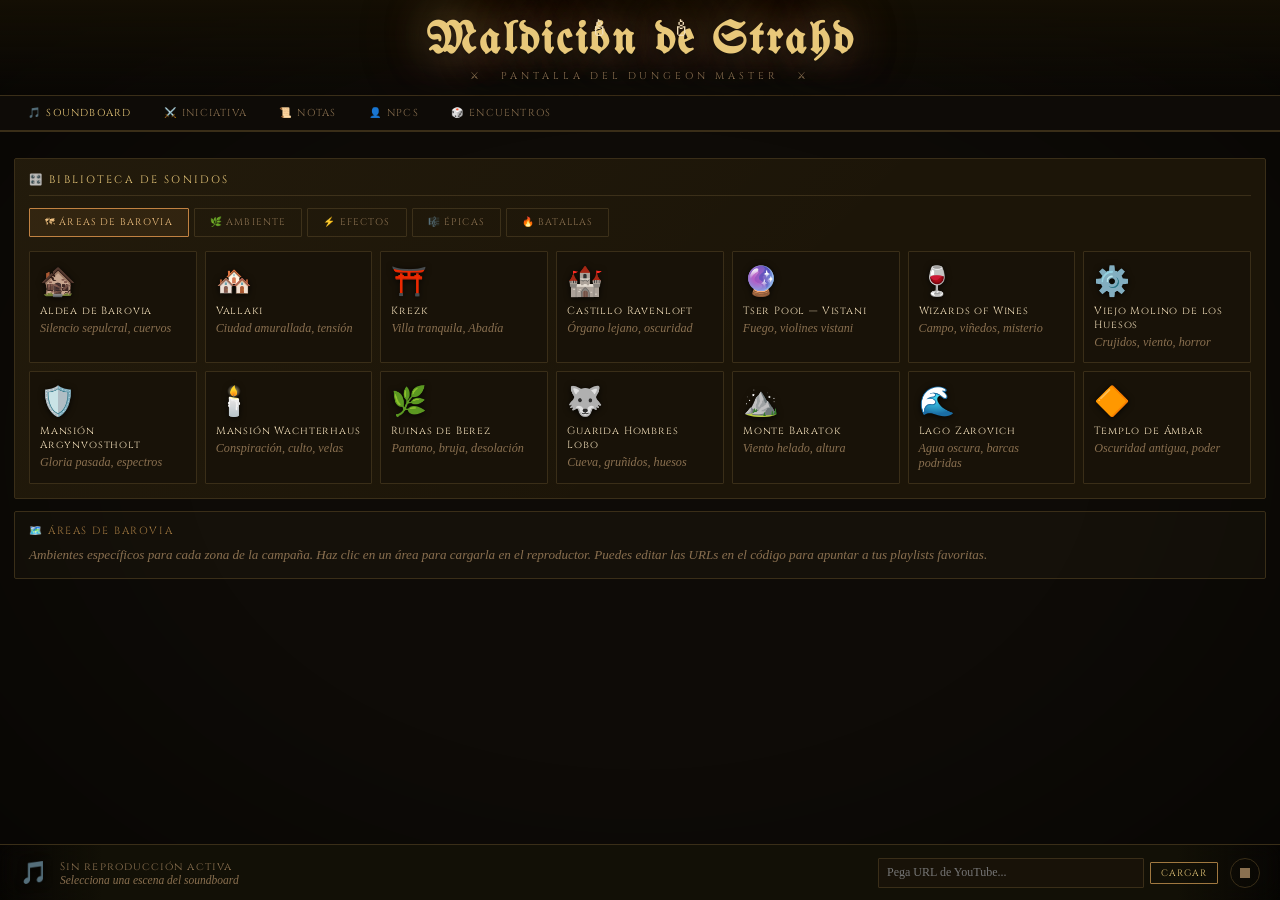
==== index.html @ df63d797 "index.html" ====
<!DOCTYPE html>
<html lang="es">
<head>
<meta charset="UTF-8">
<meta name="viewport" content="width=device-width, initial-scale=1.0">
<title>Curse of Strahd — DM Screen</title>
<link href="https://fonts.googleapis.com/css2?family=UnifrakturMaguntia&family=Cinzel+Decorative:wght@400;700;900&family=Cinzel:wght@400;600;700&family=IM+Fell+English:ital@0;1&display=swap" rel="stylesheet">
<style>
:root {
  --blood: #7a0000;
  --blood-bright: #b03020;
  --blood-glow: rgba(176,48,32,0.35);
  --gold: #e8c87a;
  --gold-dim: #a07840;
  --gold-glow: rgba(232,200,122,0.25);
  --bg: #0e0b07;
  --bg2: #181208;
  --bg3: #201808;
  --panel: #1c1508;
  --border: #3a2e18;
  --border-bright: #5a4828;
  --text: #f0ddb8;
  --text-dim: #8a7050;
  --text-mid: #c4a870;
}
* { margin:0; padding:0; box-sizing:border-box; }
body { background:var(--bg); color:var(--text); font-family:'IM Fell English',serif; min-height:100vh; overflow-x:hidden; padding-bottom:64px; }
body::after { content:''; position:fixed; inset:0; background:radial-gradient(ellipse at center,transparent 50%,rgba(0,0,0,.45) 100%); pointer-events:none; z-index:0; }

/* HEADER */
header { text-align:center; padding:18px 20px 12px; border-bottom:1px solid var(--border); background:linear-gradient(180deg,#140f04 0%,transparent 100%); position:relative; z-index:10; }
header h1 { font-family:'UnifrakturMaguntia',cursive; font-size:clamp(1.6rem,4vw,2.8rem); color:var(--gold); text-shadow:0 0 40px rgba(232,200,122,.5),0 0 80px rgba(176,48,32,.4),0 2px 6px #000; letter-spacing:3px; }
header p { font-family:'Cinzel',serif; font-size:.62rem; letter-spacing:.4em; color:var(--text-dim); text-transform:uppercase; margin-top:5px; }
.candles { display:flex; justify-content:center; gap:60px; position:absolute; top:16px; left:0; right:0; pointer-events:none; }
.candle { font-size:1.4rem; animation:flicker 2.5s ease-in-out infinite; }
.candle:nth-child(2){animation-delay:.7s;}
@keyframes flicker{0%,100%{opacity:1;transform:scaleY(1)}30%{opacity:.8;transform:scaleY(.96)}60%{opacity:1;transform:scaleY(1.03)}80%{opacity:.9;transform:scaleY(.98)}}

/* MAIN TABS */
.main-tabs { display:flex; background:var(--bg); border-bottom:2px solid var(--border); overflow-x:auto; padding:0 12px; position:relative; z-index:10; }
.main-tab { font-family:'Cinzel',serif; font-size:.63rem; letter-spacing:.12em; text-transform:uppercase; color:var(--text-dim); padding:10px 16px; cursor:pointer; border-bottom:2px solid transparent; white-space:nowrap; margin-bottom:-2px; transition:all .2s; user-select:none; }
.main-tab:hover{color:var(--text-mid);}
.main-tab.active{color:var(--gold);border-bottom-color:var(--gold-dim);}
.main-panel{display:none; position:relative; z-index:5;}
.main-panel.active{display:block;}

/* LAYOUT */
.container{max-width:1500px;margin:0 auto;padding:14px;}
.grid-2{display:grid;grid-template-columns:1fr 1fr;gap:12px;}
.grid-3{display:grid;grid-template-columns:1fr 1fr 1fr;gap:12px;}

/* CARDS */
.card{background:var(--panel);border:1px solid var(--border);border-radius:2px;padding:14px;position:relative;}
.card::before{content:'';position:absolute;inset:0;background:linear-gradient(135deg,rgba(232,200,122,.03) 0%,transparent 60%);pointer-events:none;border-radius:2px;}
.card-title{font-family:'Cinzel',serif;font-size:.67rem;letter-spacing:.2em;text-transform:uppercase;color:var(--gold);margin-bottom:12px;padding-bottom:8px;border-bottom:1px solid var(--border);display:flex;align-items:center;gap:8px;}

/* BUTTONS */
.btn{font-family:'Cinzel',serif;font-size:.63rem;letter-spacing:.1em;text-transform:uppercase;padding:7px 14px;border-radius:1px;cursor:pointer;transition:all .2s;border:1px solid;white-space:nowrap;}
.btn-blood{background:var(--blood);border-color:var(--blood-bright);color:#ffd0a0;}
.btn-blood:hover{background:var(--blood-bright);box-shadow:0 0 14px var(--blood-glow);}
.btn-ghost{background:transparent;border-color:var(--border);color:var(--text-mid);}
.btn-ghost:hover{border-color:var(--border-bright);color:var(--text);}
.btn-gold{background:transparent;border-color:var(--gold-dim);color:var(--gold);}
.btn-gold:hover{background:rgba(232,200,122,.08);box-shadow:0 0 10px var(--gold-glow);}
.btn-sm{padding:4px 10px;font-size:.58rem;}

/* INPUTS */
input[type=text],input[type=number],textarea,select{background:var(--bg2);border:1px solid var(--border);color:var(--text);font-family:'IM Fell English',serif;font-size:.9rem;padding:7px 10px;border-radius:1px;outline:none;width:100%;transition:border-color .2s;}
input:focus,textarea:focus,select:focus{border-color:var(--gold-dim);}
select option{background:var(--bg2);}
input[type=range]{-webkit-appearance:none;background:var(--border);height:3px;border-radius:2px;padding:0;border:none;width:100%;cursor:pointer;}
input[type=range]::-webkit-slider-thumb{-webkit-appearance:none;width:13px;height:13px;border-radius:50%;background:var(--gold);cursor:pointer;}

/* ── SOUNDBOARD ── */
.sb-cats{display:flex;gap:5px;margin-bottom:14px;flex-wrap:wrap;}
.sb-cat{font-family:'Cinzel',serif;font-size:.6rem;letter-spacing:.12em;text-transform:uppercase;padding:7px 15px;border:1px solid var(--border);cursor:pointer;color:var(--text-dim);transition:all .2s;border-radius:1px;user-select:none;}
.sb-cat:hover{color:var(--text);border-color:var(--border-bright);}
.sb-cat.active{color:var(--gold);border-color:var(--gold-dim);background:rgba(232,200,122,.07);}
.sb-cat[data-cat=areas].active{color:#f0c080;border-color:#c08040;background:rgba(192,128,64,.1);}
.sb-cat[data-cat=ambiente].active{color:#a8d4a8;border-color:#4a8a4a;background:rgba(74,138,74,.08);}
.sb-cat[data-cat=efectos].active{color:#a8c0e8;border-color:#4060a0;background:rgba(64,96,160,.08);}
.sb-cat[data-cat=batallas].active{color:#f0a888;border-color:#a04828;background:rgba(160,72,40,.1);}

.sb-grid{display:grid;grid-template-columns:repeat(auto-fill,minmax(165px,1fr));gap:8px;}
.sb-item{border:1px solid var(--border);padding:12px 10px;cursor:pointer;transition:all .22s;position:relative;overflow:hidden;background:var(--bg2);border-radius:1px;user-select:none;}
.sb-item:hover{border-color:var(--border-bright);background:var(--bg3);transform:translateY(-1px);}
.sb-item.playing{border-color:var(--gold-dim);background:linear-gradient(135deg,rgba(232,200,122,.1),var(--bg2));box-shadow:0 0 16px rgba(232,200,122,.15),inset 0 0 20px rgba(232,200,122,.03);}
.sb-item.playing::after{content:'';position:absolute;inset:0;background:linear-gradient(90deg,transparent,rgba(232,200,122,.06),transparent);animation:sweep 2.5s linear infinite;}
@keyframes sweep{from{transform:translateX(-100%)}to{transform:translateX(100%)}}
.sb-item-icon{font-size:1.8rem;display:block;margin-bottom:6px;filter:drop-shadow(0 1px 3px rgba(0,0,0,.8));}
.sb-item-name{font-family:'Cinzel',serif;font-size:.65rem;letter-spacing:.08em;color:var(--text);display:block;margin-bottom:3px;}
.sb-item.playing .sb-item-name{color:var(--gold);}
.sb-item-desc{font-size:.76rem;color:var(--text-dim);font-style:italic;display:block;}
.playing-dot{position:absolute;top:7px;right:7px;width:7px;height:7px;border-radius:50%;background:var(--gold);box-shadow:0 0 8px var(--gold-glow);animation:pulse 1.2s ease-in-out infinite;}
@keyframes pulse{0%,100%{opacity:1;transform:scale(1)}50%{opacity:.5;transform:scale(.65)}}

/* MINI PLAYER BAR — fixed bottom like Spotify */
.mini-player{
  position:fixed; bottom:0; left:0; right:0; z-index:998;
  background:linear-gradient(90deg,#12100600,#121006 8%,#121006 92%,#12100600);
  border-top:1px solid var(--border);
  backdrop-filter:blur(10px);
  display:flex; align-items:center; gap:12px;
  padding:0 20px; height:56px;
}
.mp-icon{font-size:1.4rem;flex-shrink:0;filter:drop-shadow(0 1px 4px rgba(0,0,0,.9));}
.mp-info{flex:1;min-width:0;}
.mp-name{font-family:'Cinzel',serif;font-size:.68rem;letter-spacing:.1em;color:var(--gold);white-space:nowrap;overflow:hidden;text-overflow:ellipsis;}
.mp-sub{font-size:.72rem;color:var(--text-dim);font-style:italic;white-space:nowrap;overflow:hidden;text-overflow:ellipsis;}
.mp-idle .mp-name{color:var(--text-dim);}
.mp-controls{display:flex;align-items:center;gap:8px;flex-shrink:0;}
.mp-url-wrap{display:flex;gap:6px;align-items:center;flex:1;max-width:340px;}
.mp-url-wrap input{font-size:.75rem;padding:5px 8px;height:30px;}
.mp-stop{font-size:1rem;background:transparent;border:1px solid var(--border);color:var(--text-dim);width:30px;height:30px;border-radius:50%;cursor:pointer;display:flex;align-items:center;justify-content:center;transition:all .2s;flex-shrink:0;}
.mp-stop:hover{border-color:var(--blood-bright);color:#f09090;}
.yt-hidden{position:fixed;bottom:-200px;left:-200px;width:1px;height:1px;opacity:0;pointer-events:none;}

.sfx-grid{display:grid;grid-template-columns:repeat(auto-fill,minmax(125px,1fr));gap:6px;}
.sfx-btn{border:1px solid var(--border);padding:10px 8px;cursor:pointer;text-align:center;transition:all .2s;background:var(--bg2);border-radius:1px;user-select:none;}
.sfx-btn:hover{border-color:#3a4a8a;background:rgba(40,60,140,.12);}
.sfx-btn:active{transform:scale(.96);}
.sfx-icon{font-size:1.3rem;display:block;margin-bottom:4px;}
.sfx-name{font-family:'Cinzel',serif;font-size:.56rem;letter-spacing:.08em;color:var(--text-dim);display:block;}
.sfx-log{margin-top:10px;padding:8px 12px;background:var(--bg);border:1px solid var(--border);border-radius:1px;min-height:30px;font-size:.78rem;color:var(--text-dim);font-style:italic;}

/* CAT INFO */
.cat-info{padding:12px 14px;background:rgba(201,168,76,.03);border:1px solid var(--border);border-radius:2px;margin-top:12px;}
.cat-info-title{font-family:'Cinzel',serif;font-size:.65rem;letter-spacing:.15em;color:var(--gold-dim);margin-bottom:6px;text-transform:uppercase;}
.cat-info p{font-size:.8rem;color:var(--text-dim);font-style:italic;line-height:1.65;}

/* INITIATIVE */
.init-list{display:flex;flex-direction:column;gap:5px;min-height:160px;}
.combatant{display:flex;align-items:center;gap:8px;padding:8px 10px;background:var(--bg2);border:1px solid var(--border);border-radius:1px;transition:all .2s;}
.combatant.current{border-color:var(--gold);background:rgba(232,200,122,.06);box-shadow:0 0 12px rgba(232,200,122,.12);}
.combatant.enemy{border-left:3px solid var(--blood-bright);}
.combatant.ally{border-left:3px solid #4a8a4a;}
.combatant.neutral{border-left:3px solid #4a6a8a;}
.init-num{font-family:'UnifrakturMaguntia',cursive;font-size:1.4rem;color:var(--gold);min-width:32px;text-align:center;}
.c-name{flex:1;font-size:.92rem;color:var(--text);}
.hp-col{display:flex;align-items:center;gap:5px;}
.hp-col input{width:52px;text-align:center;padding:4px 6px;font-size:.8rem;}
.hp-bar-wrap{width:55px;height:5px;background:var(--border);border-radius:3px;overflow:hidden;margin-top:4px;}
.hp-bar{height:100%;border-radius:3px;transition:width .3s,background .3s;}
.icon-btn{background:transparent;border:1px solid var(--border);color:var(--text-dim);width:25px;height:25px;border-radius:1px;cursor:pointer;font-size:.7rem;display:flex;align-items:center;justify-content:center;transition:all .2s;}
.icon-btn:hover{border-color:var(--border-bright);color:var(--text);}
.icon-btn.del:hover{border-color:var(--blood-bright);color:#f09090;}
.add-form{display:grid;grid-template-columns:1fr 58px 60px 82px auto;gap:6px;margin-top:10px;align-items:center;}
.round-bar{display:flex;align-items:center;gap:8px;margin-bottom:12px;flex-wrap:wrap;}
.round-label{font-family:'Cinzel',serif;font-size:.68rem;letter-spacing:.2em;color:var(--gold);}
.cond-tag{font-size:.62rem;padding:2px 8px;border:1px solid var(--blood-bright);background:rgba(122,0,0,.2);color:#f4b090;border-radius:10px;cursor:pointer;transition:all .2s;}
.cond-tag:hover{background:rgba(122,0,0,.35);}
.badge-turn{display:inline-block;padding:1px 7px;font-family:'Cinzel',serif;font-size:.55rem;letter-spacing:.1em;text-transform:uppercase;border-radius:10px;background:rgba(232,200,122,.15);border:1px solid var(--gold-dim);color:var(--gold);}

/* NOTES */
.notes-grid{display:grid;grid-template-columns:1fr 1fr;gap:12px;}
textarea.notes-ta{min-height:280px;resize:vertical;line-height:1.65;font-size:.87rem;}
.qnote{display:flex;align-items:flex-start;gap:6px;padding:8px 10px;background:var(--bg2);border:1px solid var(--border);border-radius:1px;margin-bottom:5px;}
.qnote span{flex:1;font-size:.88rem;line-height:1.5;color:var(--text);}
.qnote time{font-size:.65rem;color:var(--text-dim);white-space:nowrap;}

/* NPCs */
.npc-card{padding:10px 12px;background:var(--bg2);border:1px solid var(--border);border-radius:1px;margin-bottom:6px;}
.npc-card strong{font-family:'Cinzel',serif;font-size:.7rem;letter-spacing:.1em;color:var(--gold);display:block;margin-bottom:2px;}
.npc-card em{font-size:.78rem;color:var(--text-mid);display:block;margin-bottom:4px;}
.npc-card p{font-size:.84rem;line-height:1.5;color:var(--text);}
.name-big{font-family:'UnifrakturMaguntia',cursive;font-size:2.2rem;color:var(--gold);text-align:center;padding:16px;text-shadow:0 0 20px var(--gold-glow);min-height:75px;display:flex;align-items:center;justify-content:center;}
.name-chip{display:inline-block;padding:3px 10px;background:var(--bg2);border:1px solid var(--border);border-radius:10px;font-size:.77rem;cursor:pointer;color:var(--text-mid);margin:3px;transition:all .2s;}
.name-chip:hover{border-color:var(--gold-dim);color:var(--gold);}
.trait-box{padding:8px 10px;background:var(--bg2);border:1px solid var(--border);border-radius:1px;}
.trait-box label{font-family:'Cinzel',serif;font-size:.56rem;letter-spacing:.15em;text-transform:uppercase;color:var(--text-dim);display:block;margin-bottom:3px;}
.trait-box span{font-size:.86rem;font-style:italic;color:var(--text);}

/* ENCOUNTERS */
.enc-table{width:100%;border-collapse:collapse;}
.enc-table th,.enc-table td{padding:7px 10px;border:1px solid var(--border);font-size:.8rem;text-align:left;}
.enc-table th{background:rgba(232,200,122,.06);font-family:'Cinzel',serif;font-size:.58rem;letter-spacing:.15em;text-transform:uppercase;color:var(--gold);font-weight:normal;}
.enc-table td{color:var(--text);}
.enc-table tr:hover td{background:rgba(255,255,255,.02);}
.enc-result{padding:14px;background:rgba(122,0,0,.1);border:1px solid var(--blood-bright);border-radius:1px;margin-top:10px;font-style:italic;line-height:1.65;font-size:.9rem;color:var(--text);}
.dice-big{font-family:'UnifrakturMaguntia',cursive;font-size:3.5rem;color:var(--gold);text-align:center;text-shadow:0 0 30px var(--gold-glow);}
@keyframes rollAnim{0%{transform:rotate(-12deg) scale(.7);opacity:0}100%{transform:rotate(0) scale(1);opacity:1}}
.roll-anim{animation:rollAnim .35s ease;}

/* CAT INFO */
.cat-info{padding:12px 14px;background:rgba(232,200,122,.03);border:1px solid var(--border);border-radius:2px;margin-top:12px;}
.cat-info-title{font-family:'Cinzel',serif;font-size:.65rem;letter-spacing:.15em;color:var(--gold-dim);margin-bottom:6px;text-transform:uppercase;}
.cat-info p{font-size:.82rem;color:var(--text-dim);font-style:italic;line-height:1.65;}

/* SFX */
.sfx-btn:hover{border-color:#4060a0;background:rgba(64,96,160,.1);}
.sfx-btn:active{transform:scale(.96);}
.sfx-icon{font-size:1.5rem;display:block;margin-bottom:4px;filter:drop-shadow(0 1px 3px rgba(0,0,0,.8));}
.sfx-name{font-family:'Cinzel',serif;font-size:.58rem;letter-spacing:.08em;color:var(--text-mid);display:block;}
.sfx-log{margin-top:10px;padding:8px 12px;background:var(--bg);border:1px solid var(--border);border-radius:1px;min-height:30px;font-size:.8rem;color:var(--text-dim);font-style:italic;}

/* UTIL */
.divider{border:none;border-top:1px solid var(--border);margin:12px 0;}
.mt-8{margin-top:8px;}.mt-12{margin-top:12px;}.mt-16{margin-top:16px;}
.text-dim{color:var(--text-dim);font-size:.8rem;}
.no-data{text-align:center;color:var(--text-dim);font-style:italic;padding:28px 20px;font-size:.84rem;}

::-webkit-scrollbar{width:5px;height:5px;}
::-webkit-scrollbar-track{background:var(--bg);}
::-webkit-scrollbar-thumb{background:var(--border-bright);border-radius:3px;}
::-webkit-scrollbar-thumb:hover{background:var(--gold-dim);}

@media(max-width:768px){
  .grid-2,.grid-3,.notes-grid,.add-form{grid-template-columns:1fr;}
  .sb-grid{grid-template-columns:repeat(auto-fill,minmax(130px,1fr));}
  .sfx-grid{grid-template-columns:repeat(auto-fill,minmax(100px,1fr));}
  .mp-url-wrap{display:none;}
}
</style>
</head>
<body>

<header>
  <div class="candles"><span class="candle">🕯</span><span class="candle">🕯</span></div>
  <h1>Maldición de Strahd</h1>
  <p>⚔ &nbsp; Pantalla del Dungeon Master &nbsp; ⚔</p>
</header>

<div class="main-tabs">
  <div class="main-tab active"   onclick="switchMain('soundboard')">🎵 Soundboard</div>
  <div class="main-tab"          onclick="switchMain('initiative')">⚔️ Iniciativa</div>
  <div class="main-tab"          onclick="switchMain('notes')">📜 Notas</div>
  <div class="main-tab"          onclick="switchMain('npcs')">👤 NPCs</div>
  <div class="main-tab"          onclick="switchMain('encounters')">🎲 Encuentros</div>
</div>

<!-- ══ SOUNDBOARD ══ -->
<div id="panel-soundboard" class="main-panel active">
<div class="container">
<div style="margin-top:12px;">
  <div class="card">
    <div class="card-title">🎛️ Biblioteca de Sonidos</div>
    <div class="sb-cats">
      <div class="sb-cat active" data-cat="areas"    onclick="switchCat('areas')">🗺 Áreas de Barovia</div>
      <div class="sb-cat"        data-cat="ambiente"  onclick="switchCat('ambiente')">🌿 Ambiente</div>
      <div class="sb-cat"        data-cat="efectos"   onclick="switchCat('efectos')">⚡ Efectos</div>
      <div class="sb-cat"        data-cat="epicas"    onclick="switchCat('epicas')">🎼 Épicas</div>
      <div class="sb-cat"        data-cat="batallas"  onclick="switchCat('batallas')">🔥 Batallas</div>
    </div>
    <div id="sb-stream-grid" class="sb-grid"></div>
    <div id="sb-sfx-layout" style="display:none;">
      <div class="sfx-grid" id="sfx-grid"></div>
      <div class="sfx-log" id="sfx-log">Sin efectos recientes...</div>
    </div>
  </div>
  <div class="cat-info mt-12" id="cat-info-box">
    <div class="cat-info-title" id="cat-info-title"></div>
    <p id="cat-info-text"></p>
  </div>
</div>
</div>
</div>

<!-- ══ MINI PLAYER BAR (fixed bottom) ══ -->
<div class="mini-player" id="mini-player">
  <span class="mp-icon" id="mp-icon">🎵</span>
  <div class="mp-info mp-idle" id="mp-info">
    <div class="mp-name" id="mp-name">Sin reproducción activa</div>
    <div class="mp-sub"  id="mp-sub">Selecciona una escena del soundboard</div>
  </div>
  <div class="mp-url-wrap">
    <input type="text" id="custom-url" placeholder="Pega URL de YouTube..." style="font-size:.75rem;padding:5px 8px;height:30px;">
    <button class="btn btn-gold btn-sm" onclick="loadCustom()">Cargar</button>
  </div>
  <div class="mp-controls">
    <button class="mp-stop" onclick="stopPlayer()" title="Detener">⏹</button>
  </div>
</div>

<!-- iframe oculto -->
<iframe id="yt-frame" class="yt-hidden" src="" allowfullscreen allow="autoplay;encrypted-media"></iframe>

<!-- ══ INITIATIVE ══ -->
<div id="panel-initiative" class="main-panel">
<div class="container" style="margin-top:12px;display:flex;flex-direction:column;gap:12px;">
  <div class="card">
    <div class="card-title">⚔️ Orden de Combate</div>
    <div class="round-bar">
      <button class="btn btn-blood btn-sm" onclick="nextTurn()">▶ Siguiente Turno</button>
      <button class="btn btn-ghost btn-sm" onclick="sortInit()">↕ Ordenar por Init</button>
      <button class="btn btn-ghost btn-sm" onclick="resetCombat()">↺ Nuevo Combate</button>
      <span class="round-label" id="round-label">Ronda 1</span>
    </div>
    <div class="init-list" id="init-list"><div class="no-data">Añade combatientes para comenzar...</div></div>
    <hr class="divider">
    <div class="add-form">
      <input type="text"   id="new-name"  placeholder="Nombre">
      <input type="number" id="new-init"  placeholder="Init" min="1" max="30">
      <input type="number" id="new-hp"    placeholder="PV"   min="1">
      <select id="new-type">
        <option value="enemy">Enemigo</option>
        <option value="ally">Aliado</option>
        <option value="neutral">Neutro</option>
      </select>
      <button class="btn btn-blood" onclick="addCombatant()">+ Añadir</button>
    </div>
    <div class="mt-12">
      <p class="text-dim" style="margin-bottom:7px;">Añadir rápido:</p>
      <div style="display:flex;flex-wrap:wrap;gap:6px;">
        <button class="btn btn-ghost btn-sm" onclick="quickAdd('Zombi',8,22)">🧟 Zombi</button>
        <button class="btn btn-ghost btn-sm" onclick="quickAdd('Esqueleto',13,13)">💀 Esqueleto</button>
        <button class="btn btn-ghost btn-sm" onclick="quickAdd('Lobo',13,11)">🐺 Lobo</button>
        <button class="btn btn-ghost btn-sm" onclick="quickAdd('Guardia Vampiro',12,45)">🧛 G.Vampiro</button>
        <button class="btn btn-ghost btn-sm" onclick="quickAdd('Espectro',12,22)">👻 Espectro</button>
        <button class="btn btn-ghost btn-sm" onclick="quickAdd('Strahd',10,144)">⚰️ Strahd</button>
      </div>
    </div>
  </div>
  <div class="card">
    <div class="card-title">🩸 Condiciones</div>
    <div style="display:flex;flex-wrap:wrap;gap:6px;">
      <span class="cond-tag">Asustado</span><span class="cond-tag">Cegado</span>
      <span class="cond-tag">Paralizado</span><span class="cond-tag">Envenenado</span>
      <span class="cond-tag">Aturdido</span><span class="cond-tag">Inconsciente</span>
      <span class="cond-tag">Hechizado</span><span class="cond-tag">Derribado</span>
      <span class="cond-tag">Atrapado</span><span class="cond-tag">Maldito</span>
      <span class="cond-tag">Petrificado</span><span class="cond-tag">Invisible</span>
    </div>
  </div>
</div>
</div>

<!-- ══ NOTES ══ -->
<div id="panel-notes" class="main-panel">
<div class="container" style="margin-top:12px;display:flex;flex-direction:column;gap:12px;">
  <div class="notes-grid">
    <div class="card">
      <div class="card-title" style="justify-content:space-between;"><span>📜 Notas de Sesión</span><button class="btn btn-ghost btn-sm" onclick="clearTA('session-notes')">Limpiar</button></div>
      <input type="text" id="session-title" placeholder="Título de sesión..." style="margin-bottom:8px;font-size:.83rem;">
      <textarea class="notes-ta" id="session-notes" placeholder="Lo que ocurre...&#10;&#10;• Pistas encontradas&#10;• Decisiones clave&#10;• PX otorgados"></textarea>
    </div>
    <div class="card">
      <div class="card-title" style="justify-content:space-between;"><span>🗺 Lugares & Clues</span><button class="btn btn-ghost btn-sm" onclick="clearTA('location-notes')">Limpiar</button></div>
      <textarea class="notes-ta" id="location-notes" placeholder="ALDEA DE BAROVIA:&#10;-&#10;&#10;VALLAKI:&#10;-&#10;&#10;CASTILLO RAVENLOFT:&#10;-"></textarea>
    </div>
  </div>
  <div class="card">
    <div class="card-title">📌 Notas Rápidas</div>
    <div id="qnotes-list"></div>
    <div style="display:flex;gap:8px;margin-top:8px;">
      <input type="text" id="qnote-input" placeholder="Nota rápida..." onkeydown="if(event.key==='Enter')addQNote()">
      <button class="btn btn-blood btn-sm" style="white-space:nowrap;" onclick="addQNote()">+ Añadir</button>
    </div>
  </div>
</div>
</div>

<!-- ══ NPCs ══ -->
<div id="panel-npcs" class="main-panel">
<div class="container" style="margin-top:12px;">
<div class="grid-2" style="gap:12px;">
  <div class="card">
    <div class="card-title">🎲 Generador de Nombres</div>
    <div style="display:flex;gap:8px;margin-bottom:10px;">
      <select id="name-origin">
        <option value="barovian">Baroviano</option>
        <option value="noble">Noble / Vampírico</option>
        <option value="vistani">Vistani</option>
        <option value="werewolf">Hombre Lobo</option>
      </select>
      <select id="name-gender" style="width:120px;">
        <option value="m">Masculino</option>
        <option value="f">Femenino</option>
        <option value="any">Ambos</option>
      </select>
      <button class="btn btn-blood btn-sm" onclick="genName()">🎲</button>
    </div>
    <div class="name-big" id="name-result">— — —</div>
    <button class="btn btn-ghost btn-sm" style="width:100%;margin-bottom:10px;" onclick="genMultiple()">Generar 5 nombres</button>
    <div id="name-list"></div>
    <hr class="divider">
    <div class="card-title" style="margin-top:4px;">✨ Rasgos del NPC</div>
    <button class="btn btn-ghost btn-sm" style="width:100%;margin-bottom:10px;" onclick="genTraits()">🎲 Rasgos aleatorios</button>
    <div class="grid-2" style="gap:7px;">
      <div class="trait-box"><label>Apariencia</label><span id="t0" class="text-dim">—</span></div>
      <div class="trait-box"><label>Personalidad</label><span id="t1" class="text-dim">—</span></div>
      <div class="trait-box"><label>Defecto</label><span id="t2" class="text-dim">—</span></div>
      <div class="trait-box"><label>Motivación</label><span id="t3" class="text-dim">—</span></div>
    </div>
  </div>
  <div class="card">
    <div class="card-title">📋 NPCs de la Campaña</div>
    <div id="npc-list" style="max-height:380px;overflow-y:auto;"></div>
    <hr class="divider">
    <div style="display:flex;flex-direction:column;gap:6px;">
      <input type="text" id="npc-name" placeholder="Nombre del NPC">
      <input type="text" id="npc-role" placeholder="Rol / Descripción breve">
      <textarea id="npc-notes" placeholder="Notas, secretos, actitud..." style="min-height:54px;resize:vertical;font-size:.83rem;"></textarea>
      <button class="btn btn-blood btn-sm" onclick="addNpc()">+ Añadir NPC</button>
    </div>
  </div>
</div>
</div>
</div>

<!-- ══ ENCOUNTERS ══ -->
<div id="panel-encounters" class="main-panel">
<div class="container" style="margin-top:12px;">
<div class="grid-2" style="gap:12px;">
  <div class="card">
    <div class="card-title">🎲 Dados</div>
    <div style="display:flex;flex-wrap:wrap;gap:7px;margin-bottom:12px;">
      <button class="btn btn-blood" onclick="rollDie(4)">d4</button>
      <button class="btn btn-blood" onclick="rollDie(6)">d6</button>
      <button class="btn btn-blood" onclick="rollDie(8)">d8</button>
      <button class="btn btn-blood" onclick="rollDie(10)">d10</button>
      <button class="btn btn-blood" onclick="rollDie(12)">d12</button>
      <button class="btn btn-blood" onclick="rollDie(20)">d20</button>
      <button class="btn btn-blood" onclick="rollDie(100)">d100</button>
    </div>
    <div style="min-height:90px;display:flex;align-items:center;justify-content:center;">
      <div class="dice-big" id="dice-result">—</div>
    </div>
    <div id="dice-history" style="margin-top:8px;max-height:130px;overflow-y:auto;"></div>
    <hr class="divider">
    <div style="display:flex;gap:6px;align-items:center;">
      <input type="number" id="d-num"   value="1"  min="1" max="20" style="width:50px;">
      <span style="color:var(--text-dim);">d</span>
      <input type="number" id="d-sides" value="20" min="2"          style="width:55px;">
      <span style="color:var(--text-dim);">+</span>
      <input type="number" id="d-mod"   value="0"                   style="width:50px;">
      <button class="btn btn-gold btn-sm" onclick="rollCustom()">🎲 Tirar</button>
    </div>
  </div>
  <div class="card">
    <div class="card-title">🐺 Encuentros Aleatorios</div>
    <div style="display:flex;gap:8px;margin-bottom:10px;">
      <select id="enc-zone" onchange="renderEncTable(this.value)" style="flex:1;">
        <option value="forest">Bosque Svalich</option>
        <option value="village">Aldea de Barovia</option>
        <option value="vallaki">Vallaki</option>
        <option value="castle">Castillo Ravenloft</option>
        <option value="road">Camino</option>
        <option value="tavern">Taberna</option>
      </select>
      <button class="btn btn-blood btn-sm" onclick="rollEncounter()">🎲 Tirar</button>
    </div>
    <div id="enc-result"></div>
    <div style="margin-top:10px;max-height:280px;overflow-y:auto;">
      <table class="enc-table" id="enc-table"></table>
    </div>
  </div>
</div>
</div>
</div>

<script>
// ══════ SOUNDBOARD DATA ══════
const SB = {
  areas: [
    {id:'aldea',    icon:'🏚️', name:'Aldea de Barovia',          desc:'Silencio sepulcral, cuervos'},
    {id:'vallaki',  icon:'🏘️', name:'Vallaki',                   desc:'Ciudad amurallada, tensión'},
    {id:'krezk',    icon:'⛩️', name:'Krezk',                     desc:'Villa tranquila, Abadía'},
    {id:'ravenloft',icon:'🏰', name:'Castillo Ravenloft',         desc:'Órgano lejano, oscuridad'},
    {id:'tser',     icon:'🔮', name:'Tser Pool — Vistani',        desc:'Fuego, violines vistani'},
    {id:'winery',   icon:'🍷', name:'Wizards of Wines',           desc:'Campo, viñedos, misterio'},
    {id:'mill',     icon:'⚙️', name:'Viejo Molino de los Huesos', desc:'Crujidos, viento, horror'},
    {id:'argyn',    icon:'🛡️', name:'Mansión Argynvostholt',      desc:'Gloria pasada, espectros'},
    {id:'wachter',  icon:'🕯️', name:'Mansión Wachterhaus',        desc:'Conspiración, culto, velas'},
    {id:'berez',    icon:'🌿', name:'Ruinas de Berez',            desc:'Pantano, bruja, desolación'},
    {id:'wolves',   icon:'🐺', name:'Guarida Hombres Lobo',       desc:'Cueva, gruñidos, huesos'},
    {id:'baratok',  icon:'⛰️', name:'Monte Baratok',              desc:'Viento helado, altura'},
    {id:'lake',     icon:'🌊', name:'Lago Zarovich',              desc:'Agua oscura, barcas podridas'},
    {id:'amber',    icon:'🔶', name:'Templo de Ámbar',            desc:'Oscuridad antigua, poder'},
  ],
  ambiente: [
    {id:'bosque',   icon:'🌲', name:'Bosque',          desc:'Hojas, crujidos, animales'},
    {id:'cueva',    icon:'🕳️', name:'Cueva / Mazmorra', desc:'Gotas, ecos, oscuridad'},
    {id:'rio',      icon:'🌊', name:'Río / Agua',       desc:'Corriente suave'},
    {id:'ciudad',   icon:'🏙️', name:'Ciudad medieval',  desc:'Mercado, gente, vida'},
    {id:'taberna',  icon:'🍺', name:'Taberna',           desc:'Fuego, charlas, vino'},
    {id:'lluvia',   icon:'🌧️', name:'Lluvia',            desc:'Lluvia suave y constante'},
    {id:'tormenta', icon:'⛈️', name:'Tormenta',          desc:'Truenos y relámpagos'},
    {id:'niebla',   icon:'🌫️', name:'Niebla',            desc:'Silencio, desorientación'},
    {id:'noche',    icon:'🌙', name:'Noche',             desc:'Grillos, silencio'},
    {id:'nieve',    icon:'❄️', name:'Nieve / Frío',      desc:'Viento helado, blancura'},
    {id:'iglesia',  icon:'⛪', name:'Iglesia / Templo',  desc:'Coro, órgano, quietud'},
    {id:'pantano',  icon:'🌾', name:'Pantano',           desc:'Ranas, barro, misterio'},
  ],
  efectos: [
    {id:'horses',   icon:'🐎', name:'Caballos'},
    {id:'carriage', icon:'🪨', name:'Carruaje'},
    {id:'door_c',   icon:'🚪', name:'Puerta (crujido)'},
    {id:'door_b',   icon:'🚪', name:'Puerta (golpe)'},
    {id:'window',   icon:'🪟', name:'Ventana rota'},
    {id:'swords',   icon:'⚔️', name:'Lucha espadas'},
    {id:'arrows',   icon:'🏹', name:'Flechazos'},
    {id:'explosion',icon:'💥', name:'Explosión'},
    {id:'chains',   icon:'⛓️', name:'Cadenas'},
    {id:'thunder',  icon:'⚡', name:'Trueno'},
    {id:'wolves2',  icon:'🐺', name:'Aullido lobos'},
    {id:'ravens',   icon:'🦅', name:'Cuervos'},
    {id:'scream',   icon:'😱', name:'Grito'},
    {id:'bell',     icon:'🔔', name:'Campana'},
    {id:'fire',     icon:'🔥', name:'Fuego'},
    {id:'magic',    icon:'✨', name:'Magia / Hechizo'},
    {id:'coffin',   icon:'⚰️', name:'Ataúd abriendo'},
    {id:'laugh',    icon:'😈', name:'Risa malévola'},
  ],
  epicas: [
    {id:'ep1',icon:'🎼',name:'Secunda',         desc:'[ Añade tu URL ]',              url:'<iframe width="560" height="315" src="https://www.youtube.com/embed/PzLUI1M513M?si=sGU0ZFTk6WSbA9pd" title="YouTube video player" frameborder="0" allow="accelerometer; autoplay; clipboard-write; encrypted-media; gyroscope; picture-in-picture; web-share" referrerpolicy="strict-origin-when-cross-origin" allowfullscreen></iframe>'},
    {id:'ep2',icon:'🎼',name:'Épica 2',         desc:'[ Añade tu URL ]',              url:''},
    {id:'ep3',icon:'🎼',name:'Épica 3',         desc:'[ Añade tu URL ]',              url:''},
    {id:'ep4',icon:'🎶',name:'Sugerencia: Dark Souls OST',  desc:'Ambient épico oscuro', url:'https://www.youtube.com/embed/videoseries?list=PLAy7CPlUkfnfKVUEZiaMFjZgEYAV5XMAO&autoplay=1'},
    {id:'ep5',icon:'🎶',name:'Sugerencia: Bloodborne OST',  desc:'Gótico orquestal',     url:'https://www.youtube.com/embed/videoseries?list=PLAy7CPlUkfnfKVUEZiaMFjZgEYAV5XMAO&autoplay=1'},
    {id:'ep6',icon:'🎶',name:'Sugerencia: The Witcher OST', desc:'Eslavo, épico, oscuro', url:'https://www.youtube.com/embed/videoseries?list=PLAy7CPlUkfnfKVUEZiaMFjZgEYAV5XMAO&autoplay=1'},
  ],
  batallas: [
    {id:'bat1',icon:'🔥',name:'Batalla 1',      desc:'[ Añade tu URL ]',              url:''},
    {id:'bat2',icon:'🔥',name:'Batalla 2',      desc:'[ Añade tu URL ]',              url:''},
    {id:'bat3',icon:'🔥',name:'Batalla 3',      desc:'[ Añade tu URL ]',              url:''},
    {id:'bat4',icon:'⚔️',name:'Sugerencia: Two Steps From Hell', desc:'Épico orquestal intenso',url:'https://www.youtube.com/embed/videoseries?list=PLAy7CPlUkfnfKVUEZiaMFjZgEYAV5XMAO&autoplay=1'},
    {id:'bat5',icon:'⚔️',name:'Sugerencia: Nier Automata Combat',desc:'Urgente, percusivo',      url:'https://www.youtube.com/embed/videoseries?list=PLAy7CPlUkfnfKVUEZiaMFjZgEYAV5XMAO&autoplay=1'},
    {id:'bat6',icon:'⚔️',name:'Sugerencia: God of War OST',      desc:'Percusión brutal',        url:'https://www.youtube.com/embed/videoseries?list=PLAy7CPlUkfnfKVUEZiaMFjZgEYAV5XMAO&autoplay=1'},
  ],
};

const CAT_INFO = {
  areas:    ['🗺️ Áreas de Barovia',  'Ambientes específicos para cada zona de la campaña. Haz clic en un área para cargarla en el reproductor. Puedes editar las URLs en el código para apuntar a tus playlists favoritas.'],
  ambiente: ['🌿 Ambiente',          'Sonidos de entorno genéricos para cualquier escena. Úsalos como capa base antes de añadir música encima.'],
  efectos:  ['⚡ Efectos de Sonido', 'Disparos puntuales para momentos concretos de la sesión. Haz clic en cualquier botón para "simular" el efecto. Próximamente: asignar URLs propias.'],
  epicas:   ['🎼 Músicas Épicas',    'Para revelaciones dramáticas, escenas intensas y clímax narrativos. Los 3 primeros slots son tuyos — sustituye las URLs vacías por tus playlists.'],
  batallas: ['🔥 Músicas de Batalla','Para combates. Los 3 primeros slots están listos para tus URLs. Las sugerencias apuntan a ejemplos — cámbialas por lo que uses en sesión.'],
};

// ══════ SOUNDBOARD STATE ══════
let currentCat = 'areas';
let playingId  = null;

function switchMain(name) {
  const tabs = ['soundboard','initiative','notes','npcs','encounters'];
  document.querySelectorAll('.main-tab').forEach((t,i) => t.classList.toggle('active', tabs[i]===name));
  document.querySelectorAll('.main-panel').forEach(p => p.classList.remove('active'));
  document.getElementById('panel-'+name).classList.add('active');
}

function switchCat(cat) {
  currentCat = cat;
  document.querySelectorAll('.sb-cat').forEach(el => el.classList.toggle('active', el.dataset.cat===cat));
  renderGrid();
  const [title, text] = CAT_INFO[cat];
  document.getElementById('cat-info-title').textContent = title;
  document.getElementById('cat-info-text').textContent  = text;
}

function renderGrid() {
  const sg = document.getElementById('sb-stream-grid');
  const sl = document.getElementById('sb-sfx-layout');
  if (currentCat === 'efectos') {
    sg.style.display = 'none'; sl.style.display = 'block';
    document.getElementById('sfx-grid').innerHTML = SB.efectos.map(s => `
      <div class="sfx-btn" onclick="triggerSfx('${s.name}')">
        <span class="sfx-icon">${s.icon}</span>
        <span class="sfx-name">${s.name}</span>
      </div>`).join('');
    return;
  }
  sg.style.display = ''; sl.style.display = 'none';
  sg.innerHTML = SB[currentCat].map(item => `
    <div class="sb-item ${playingId===item.id?'playing':''}" onclick="playItem('${item.id}')">
      ${playingId===item.id ? '<div class="playing-dot"></div>' : ''}
      <span class="sb-item-icon">${item.icon}</span>
      <span class="sb-item-name">${item.name}</span>
      <span class="sb-item-desc">${item.desc||''}</span>
    </div>`).join('');
}

function playItem(id) {
  const item = SB[currentCat].find(i=>i.id===id);
  if (!item) return;
  playingId = id;
  document.getElementById('mp-icon').textContent = item.icon;
  document.getElementById('mp-name').textContent = item.name;
  document.getElementById('mp-sub').textContent  = item.desc || '';
  document.getElementById('mp-info').classList.remove('mp-idle');

  let url = item.url || '';
  // Si pegaron un iframe entero, extraer el src
  const srcMatch = url.match(/src="([^"]+)"/);
  if (srcMatch) url = srcMatch[1];
  // Añadir autoplay automáticamente
  if (url && !url.includes('autoplay')) url += (url.includes('?') ? '&' : '?') + 'autoplay=1';

  const frame = document.getElementById('yt-frame');
  if (url) { frame.src = url; }
  else { frame.src=''; document.getElementById('mp-sub').textContent = '⚠ Asigna una URL en el código'; }
  renderGrid();
}

function stopPlayer() {
  playingId = null;
  document.getElementById('yt-frame').src = '';
  document.getElementById('mp-icon').textContent = '🎵';
  document.getElementById('mp-name').textContent = 'Sin reproducción activa';
  document.getElementById('mp-sub').textContent  = 'Selecciona una escena del soundboard';
  document.getElementById('mp-info').classList.add('mp-idle');
  renderGrid();
}

function loadCustom() {
  let url = document.getElementById('custom-url').value.trim();
  if (!url) return;
  url = url.replace('watch?v=','embed/').replace('youtu.be/','www.youtube.com/embed/');
  if (!url.includes('autoplay')) url += (url.includes('?')?'&':'?') + 'autoplay=1';
  playingId = null;
  document.getElementById('mp-icon').textContent = '🎵';
  document.getElementById('mp-name').textContent = 'URL personalizada';
  document.getElementById('mp-sub').textContent  = url.substring(0,50)+'...';
  document.getElementById('mp-info').classList.remove('mp-idle');
  document.getElementById('yt-frame').src = url;
  renderGrid();
}

function triggerSfx(name) {
  const log = document.getElementById('sfx-log');
  const t = new Date().toLocaleTimeString('es-ES',{hour:'2-digit',minute:'2-digit',second:'2-digit'});
  log.innerHTML = `<span style="color:var(--gold)">${name}</span> — ${t}`;
}

// ══════ INITIATIVE ══════
let combatants=[], currentTurn=0, round=1;

function renderInit() {
  const el = document.getElementById('init-list');
  if (!combatants.length) { el.innerHTML='<div class="no-data">Añade combatientes para comenzar...</div>'; return; }
  el.innerHTML = combatants.map((c,i) => {
    const pct = Math.max(0,Math.min(100,c.hp/c.max*100));
    const col = pct>50?'#c0392b':pct>25?'#c07020':'#555';
    return `<div class="combatant ${c.type} ${i===currentTurn?'current':''}">
      <span class="init-num">${c.init}</span>
      <div style="flex:1;">
        <div style="display:flex;align-items:center;gap:7px;">
          <span class="c-name">${c.name}</span>
          ${i===currentTurn?'<span class="badge-turn">TURNO</span>':''}
        </div>
        <div class="hp-bar-wrap"><div class="hp-bar" style="width:${pct}%;background:${col}"></div></div>
      </div>
      <div class="hp-col">
        <input type="number" value="${c.hp}" min="0" max="${c.max}" onchange="setHp(${i},this.value)">
        <span class="text-dim">/${c.max}</span>
      </div>
      <div style="display:flex;gap:4px;">
        <button class="icon-btn" onclick="adjHp(${i},-5)">-5</button>
        <button class="icon-btn" onclick="adjHp(${i},5)">+5</button>
        <button class="icon-btn del" onclick="remC(${i})">✕</button>
      </div>
    </div>`;
  }).join('');
  document.getElementById('round-label').textContent = `Ronda ${round}`;
}
function addCombatant() {
  const name=document.getElementById('new-name').value.trim();
  const init=parseInt(document.getElementById('new-init').value)||10;
  const hp=parseInt(document.getElementById('new-hp').value)||10;
  const type=document.getElementById('new-type').value;
  if(!name)return;
  combatants.push({name,init,hp,max:hp,type});
  ['new-name','new-init','new-hp'].forEach(id=>document.getElementById(id).value='');
  renderInit();
}
function quickAdd(name,init,hp){combatants.push({name,init,hp,max:hp,type:'enemy'});renderInit();}
function setHp(i,v){combatants[i].hp=Math.max(0,Math.min(combatants[i].max,parseInt(v)||0));renderInit();}
function adjHp(i,d){setHp(i,combatants[i].hp+d);}
function remC(i){combatants.splice(i,1);if(currentTurn>=combatants.length)currentTurn=0;renderInit();}
function nextTurn(){if(!combatants.length)return;currentTurn=(currentTurn+1)%combatants.length;if(currentTurn===0)round++;renderInit();}
function sortInit(){combatants.sort((a,b)=>b.init-a.init);currentTurn=0;renderInit();}
function resetCombat(){combatants=[];currentTurn=0;round=1;renderInit();}

// ══════ NOTES ══════
let qnotes=[];
function clearTA(id){if(confirm('¿Borrar estas notas?'))document.getElementById(id).value='';}
function addQNote(){
  const input=document.getElementById('qnote-input');
  const txt=input.value.trim(); if(!txt)return;
  qnotes.unshift({txt,t:new Date().toLocaleTimeString('es-ES',{hour:'2-digit',minute:'2-digit'})});
  input.value=''; renderQNotes();
}
function remQNote(i){qnotes.splice(i,1);renderQNotes();}
function renderQNotes(){
  const el=document.getElementById('qnotes-list');
  if(!qnotes.length){el.innerHTML='<div class="no-data" style="padding:10px;">Sin notas rápidas...</div>';return;}
  el.innerHTML=qnotes.map((n,i)=>`<div class="qnote"><span>${n.txt}</span><time>${n.t}</time><button class="icon-btn del" onclick="remQNote(${i})">✕</button></div>`).join('');
}

// ══════ NPCs ══════
let npcs=[
  {name:'Ireena Kolyana',     role:'Aliada — Hija de Kolyan',      notes:'Sangre especial. Obsesión de Strahd. Reencarnación de Tatyana.'},
  {name:'Ismark el Menor',    role:'Alcalde interino de Barovia',   notes:'Quiere proteger a Ireena. Puede acompañar a los PJs.'},
  {name:'Madam Eva',          role:'Adivina Vistani — Tser Pool',  notes:'Lectura de Tarot clave. No es lo que parece. Neutral peligrosa.'},
  {name:'Strahd von Zarovich',role:'El Antagonista',                notes:'144 PV. Resistencia a no-mágico. Regeneración. Encantamiento.'},
  {name:'Rahadin',            role:'Chambelán de Strahd',           notes:'Muy peligroso. Oído de muerte. Ejecutor implacable.'},
];
const NAMES={
  barovian:{m:['Alek','Alexei','Boris','Dmitri','Gregor','Igor','Ivan','Kolyan','Mikhail','Nikolai','Pavel','Piotr','Sergei','Vasili','Viktor','Vladislav'],f:['Anya','Darya','Elena','Galena','Irina','Katya','Ludmila','Marta','Natasha','Olga','Petra','Sofia','Tatiana','Vasilka','Yeva','Zora']},
  noble:   {m:['Argynvost','Azalin','Erasmus','Fidatov','Godfrey','Kasimir','Lief','Ludmil','Marek','Rahadin','Strahd','Vasili'],f:['Anastrasya','Bridgette','Helga','Ludmilla','Meredith','Volenta','Zuleika']},
  vistani: {m:['Arrigal','Baratok','Bildrath','Luvash','Rictavio','Stanimir'],f:['Arabelle','Ezmerelda','Madame Eva','Tara','Zsofia']},
  werewolf:{m:['Bray','Feral','Grolk','Kiril','Skennis','Szoldar','Yevgeni'],f:['Bianca','Helwa','Mala','Mirela','Zula']},
};
const TRAITS={
  ap:['Ojos grises hundidos','Cicatriz en la mejilla','Cabello blanco prematuro','Manos siempre frías','Cojera leve','Ropa muy remendada','Piel casi traslúcida'],
  pe:['Desconfía de extranjeros','Habla en susurros','Obsesionado con el vino','Fatalista: "Strahd siempre gana"','Ríe nervioso cuando miente','Siempre mira la puerta'],
  de:['Bebe en exceso','Delata a cambio de protección','Cobarde en el momento clave','Adicto al juego','Miente compulsivamente'],
  mo:['Proteger a su familia','Encontrar a un ser querido','Escapar de Barovia','Vengar una injusticia antigua','Simplemente sobrevivir'],
};
const pick=arr=>arr[Math.floor(Math.random()*arr.length)];
function renderNpcs(){
  document.getElementById('npc-list').innerHTML=npcs.map((n,i)=>`
    <div class="npc-card">
      <div style="display:flex;justify-content:space-between;align-items:flex-start;">
        <strong>${n.name}</strong><button class="icon-btn del" onclick="remNpc(${i})">✕</button>
      </div>
      <em>${n.role}</em><p>${n.notes}</p>
    </div>`).join('');
}
function addNpc(){
  const name=document.getElementById('npc-name').value.trim();
  const role=document.getElementById('npc-role').value.trim();
  const notes=document.getElementById('npc-notes').value.trim();
  if(!name)return;
  npcs.push({name,role,notes});
  ['npc-name','npc-role','npc-notes'].forEach(id=>document.getElementById(id).value='');
  renderNpcs();
}
function remNpc(i){npcs.splice(i,1);renderNpcs();}
function genName(){
  const o=document.getElementById('name-origin').value;
  const g=document.getElementById('name-gender').value;
  const pool=g==='any'?[...NAMES[o].m,...NAMES[o].f]:NAMES[o][g]||NAMES[o].m;
  const el=document.getElementById('name-result');
  el.textContent=pick(pool);
  el.style.animation='none';el.offsetHeight;el.style.animation='rollAnim .3s ease';
}
function genMultiple(){
  const o=document.getElementById('name-origin').value;
  const g=document.getElementById('name-gender').value;
  const pool=g==='any'?[...NAMES[o].m,...NAMES[o].f]:NAMES[o][g]||NAMES[o].m;
  const five=[...pool].sort(()=>Math.random()-.5).slice(0,5);
  document.getElementById('name-list').innerHTML=five.map(n=>`<span class="name-chip" onclick="document.getElementById('name-result').textContent=this.textContent">${n}</span>`).join('');
}
function genTraits(){
  [TRAITS.ap,TRAITS.pe,TRAITS.de,TRAITS.mo].forEach((arr,i)=>{
    const el=document.getElementById('t'+i);
    el.textContent=pick(arr); el.style.color='var(--text)';
    el.style.animation='none';el.offsetHeight;el.style.animation='rollAnim .3s ease';
  });
}

// ══════ ENCOUNTERS ══════
const ENCS={
  forest: [{d:'1-2',t:'3d6 Lobos atacan desde el bosque'},{d:'3-4',t:'1d4 Zombis emergen del barro'},{d:'5',t:'Carromato Vistani volcado. Sangre reciente.'},{d:'6',t:'Lobo solitario os observa. No ataca.'},{d:'7',t:'2 Esqueletos montados bloquean el camino'},{d:'8',t:'Anciana con cesta — espía de Strahd'},{d:'9',t:'Niebla densa: CD 12 Sabiduría o perderse (2h)'},{d:'10',t:'Silencio. Solo la sensación de ser observados.'}],
  village:[{d:'1-2',t:'Aldeanos huyen gritando sin explicación'},{d:'3-4',t:'Niño busca a sus padres (3 días desaparecidos)'},{d:'5',t:'Guardia borracho exige documentos y soborno'},{d:'6',t:'Vistani en las afueras: comercian o traicionan'},{d:'7',t:'Cuervos caídos — mensajeros de los Guardianes'},{d:'8',t:'Strahd pasa en carruaje. Os mira fijamente.'},{d:'9',t:'Funeral — el ataúd está vacío'},{d:'10',t:'Ismark busca aventureros con una oferta urgente.'}],
  vallaki: [{d:'1-2',t:'Patrulla del Barón — papeles en orden'},{d:'3-4',t:'Miembros del culto de Wachterhaus os siguen'},{d:'5',t:'Mensaje cifrado de la Mansión Wachter'},{d:'6',t:'Festival del Sol Alegre en preparación'},{d:'7',t:'Preso escapado pide ayuda'},{d:'8',t:'Incendio en el mercado — sospechoso conveniente'},{d:'9',t:'Padre Lucian busca ayuda con los muertos'},{d:'10',t:'Rictavio os observa desde la sombra de la taberna'}],
  castle:  [{d:'1-2',t:'2 Guardias Vampiro patrullan'},{d:'3-4',t:'Novia de Strahd os sigue invisible'},{d:'5',t:'Trampa arcana: CD 15 Percepción o 2d10 necrótico'},{d:'6',t:'El órgano toca solo. Nadie en la sala.'},{d:'7',t:'Puerta secreta (CD 16 Investigación)'},{d:'8',t:'Strahd aparece e invita a cenar cortésmente.'},{d:'9',t:'3 Zombis Nobles desde un armario'},{d:'10',t:'El castillo susurra el nombre de un PJ.'}],
  road:    [{d:'1-2',t:'Supervivientes heridos junto a un carromato volcado'},{d:'3-4',t:'Guardia fronterizo exige tributo'},{d:'5',t:'Pasos en la niebla. Nadie visible.'},{d:'6',t:'Viejo señala el castillo y ríe. Desaparece.'},{d:'7',t:'Lobo herido — si curáis, os sigue (espía)'},{d:'8',t:'Tormenta repentina. Refugio: cabaña abandonada.'},{d:'9',t:'Niños jugando que huyen al veros'},{d:'10',t:'El tiempo se detiene 1 minuto. Silencio total.'}],
  tavern:  [{d:'1-2',t:'Borracho dice haber visto a Strahd esa noche'},{d:'3-4',t:'Pelea involucra a un PJ (1d6 contundente)'},{d:'5',t:'Vistani canta una canción sobre los aventureros'},{d:'6',t:'Alguien anota vuestra conversación'},{d:'7',t:'Oferta de misión urgente'},{d:'8',t:'Vino raro: CD 14 Con. o Veneno 1h'},{d:'9',t:'Strahd entra y pide una copa. Silencio.'},{d:'10',t:'Noche tranquila. Por ahora.'}],
};
function renderEncTable(zone){
  document.getElementById('enc-table').innerHTML=
    '<thead><tr><th>d10</th><th>Encuentro</th></tr></thead><tbody>'+
    (ENCS[zone]||[]).map(r=>`<tr><td style="color:var(--blood-bright);font-weight:bold;">${r.d}</td><td>${r.t}</td></tr>`).join('')+
    '</tbody>';
}
function rollEncounter(){
  const zone=document.getElementById('enc-zone').value;
  const rows=ENCS[zone]||[];
  const roll=Math.floor(Math.random()*10)+1;
  let res=rows[rows.length-1];
  for(const r of rows){if(r.d.includes('-')){const[lo,hi]=r.d.split('-').map(Number);if(roll>=lo&&roll<=hi){res=r;break;}}else if(parseInt(r.d)===roll){res=r;break;}}
  const el=document.getElementById('enc-result');
  el.innerHTML=`<div class="enc-result"><div style="font-size:.73rem;color:var(--text-dim);margin-bottom:5px;">d10 → <span style="color:var(--blood-bright);font-weight:bold;">${roll}</span></div>${res.t}</div>`;
  el.style.animation='none';el.offsetHeight;el.style.animation='rollAnim .3s ease';
}

// ══════ DICE ══════
let diceHist=[];
function rollDie(s){showDice(`d${s}`,Math.floor(Math.random()*s)+1,s);}
function rollCustom(){
  const n=parseInt(document.getElementById('d-num').value)||1;
  const s=parseInt(document.getElementById('d-sides').value)||20;
  const m=parseInt(document.getElementById('d-mod').value)||0;
  let total=0,rolls=[];
  for(let i=0;i<n;i++){const r=Math.floor(Math.random()*s)+1;rolls.push(r);total+=r;}
  total+=m;
  showDice(`${n}d${s}${m>=0?'+'+m:m}`,total,null,`(${rolls.join('+')})`);
}
function showDice(label,value,sides,note=''){
  const el=document.getElementById('dice-result');
  el.className='dice-big roll-anim'; el.textContent=value;
  const crit=sides&&value===sides?' ⭐ ¡Crítico!':sides&&value===1?' 💀 Pifia':'';
  diceHist.unshift({label,value,note:note+crit,t:new Date().toLocaleTimeString('es-ES',{hour:'2-digit',minute:'2-digit',second:'2-digit'})});
  if(diceHist.length>8)diceHist.pop();
  document.getElementById('dice-history').innerHTML=diceHist.map(d=>`
    <div style="font-size:.74rem;color:var(--text-dim);padding:3px 0;border-bottom:1px solid var(--border);">
      <span style="color:var(--gold)">${d.label}</span> → <span style="color:var(--text)">${d.value}</span>
      <span style="float:right;font-size:.62rem;">${d.t}</span>
      ${d.note?`<span style="color:var(--blood-bright);font-style:italic;"> ${d.note}</span>`:''}
    </div>`).join('');
}

// ══════ INIT ══════
window.onload=()=>{
  renderGrid();
  switchCat('areas');
  renderInit();
  renderQNotes();
  renderNpcs();
  renderEncTable('forest');
};
</script>
</body>
</html>
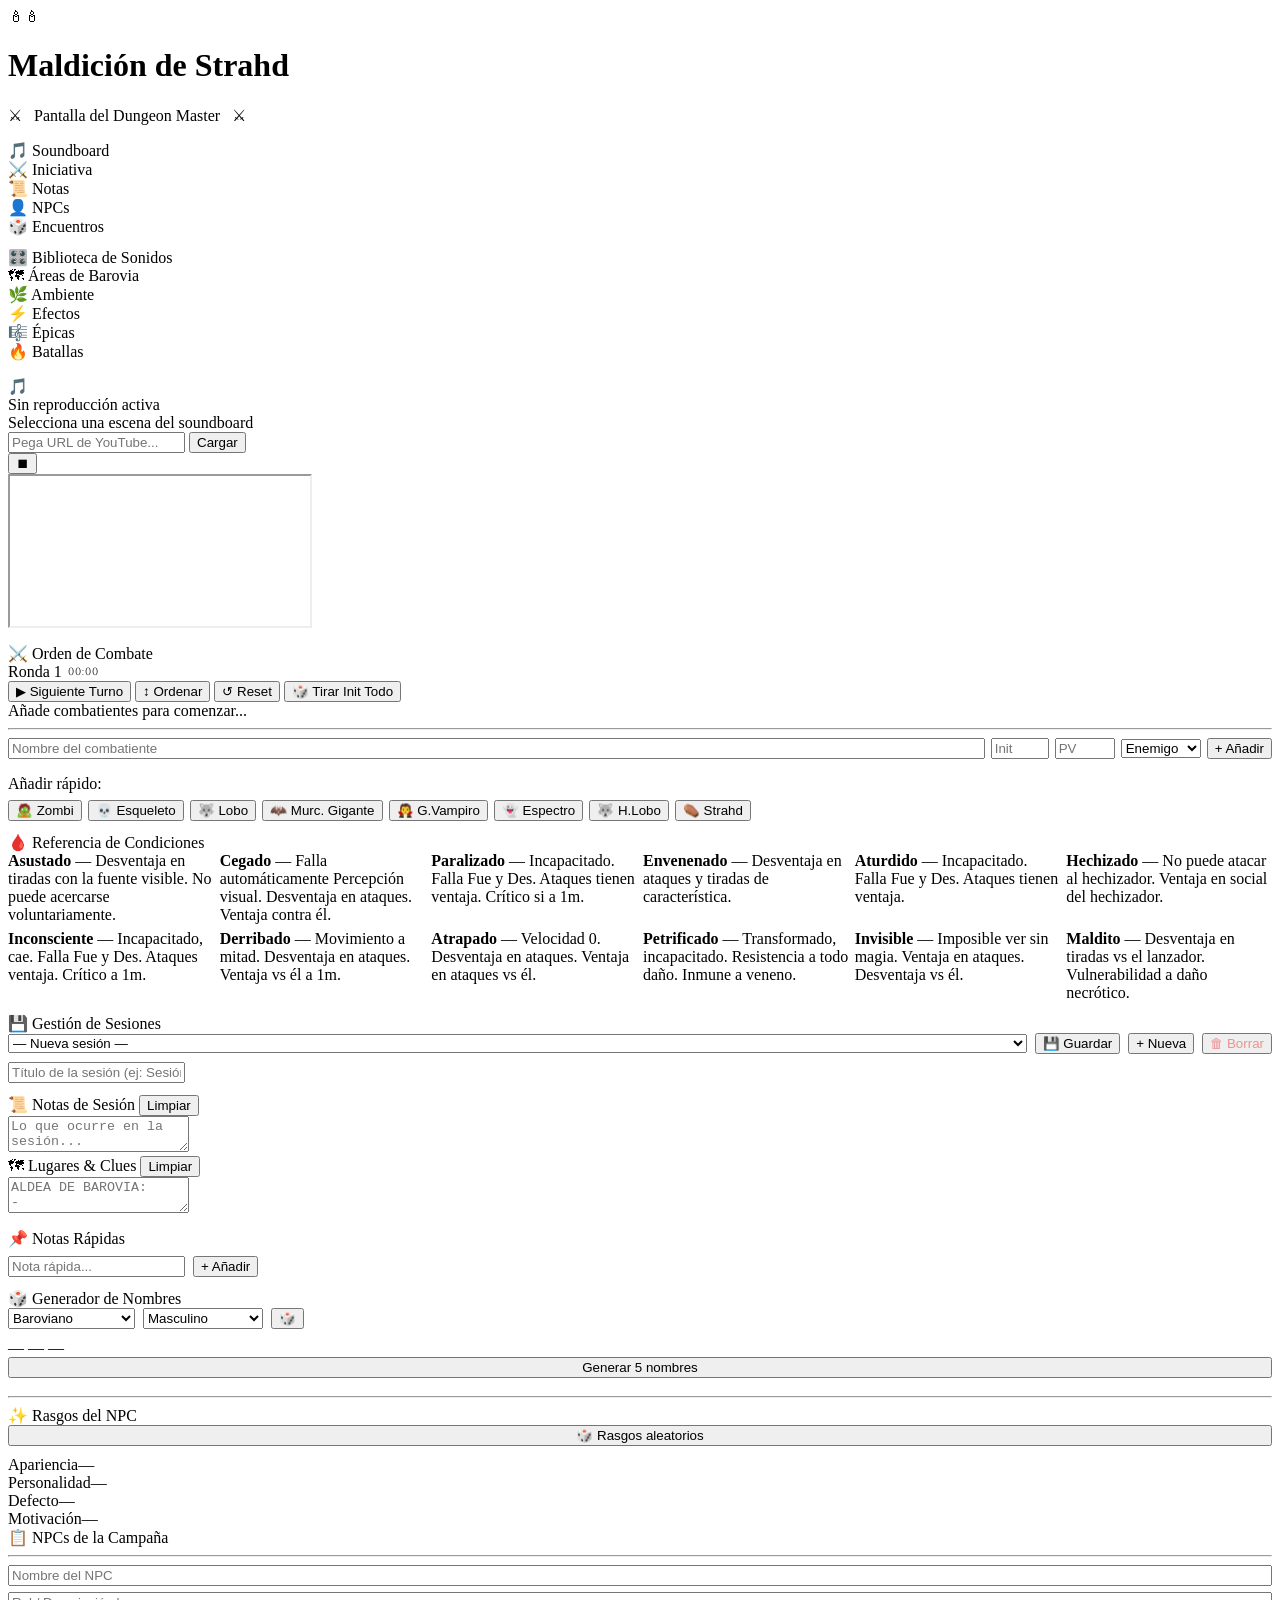
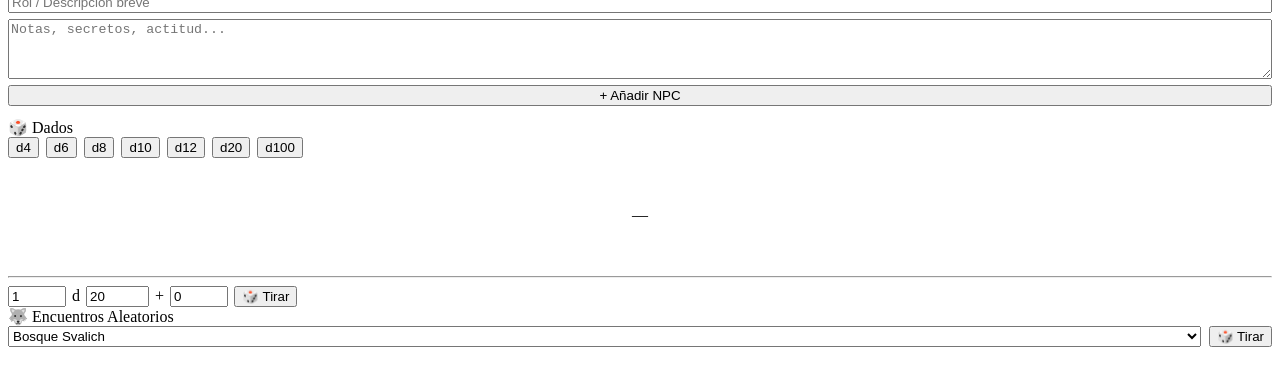
==== commit 925c4058: "Add files via upload" ====
--- a/index.html
+++ b/index.html
@@ -1,815 +1,299 @@
-<!DOCTYPE html>
-<html lang="es">
-<head>
-<meta charset="UTF-8">
-<meta name="viewport" content="width=device-width, initial-scale=1.0">
-<title>Curse of Strahd — DM Screen</title>
-<link href="https://fonts.googleapis.com/css2?family=UnifrakturMaguntia&family=Cinzel+Decorative:wght@400;700;900&family=Cinzel:wght@400;600;700&family=IM+Fell+English:ital@0;1&display=swap" rel="stylesheet">
-<style>
-:root {
-  --blood: #7a0000;
-  --blood-bright: #b03020;
-  --blood-glow: rgba(176,48,32,0.35);
-  --gold: #e8c87a;
-  --gold-dim: #a07840;
-  --gold-glow: rgba(232,200,122,0.25);
-  --bg: #0e0b07;
-  --bg2: #181208;
-  --bg3: #201808;
-  --panel: #1c1508;
-  --border: #3a2e18;
-  --border-bright: #5a4828;
-  --text: #f0ddb8;
-  --text-dim: #8a7050;
-  --text-mid: #c4a870;
-}
-* { margin:0; padding:0; box-sizing:border-box; }
-body { background:var(--bg); color:var(--text); font-family:'IM Fell English',serif; min-height:100vh; overflow-x:hidden; padding-bottom:64px; }
-body::after { content:''; position:fixed; inset:0; background:radial-gradient(ellipse at center,transparent 50%,rgba(0,0,0,.45) 100%); pointer-events:none; z-index:0; }
-
-/* HEADER */
-header { text-align:center; padding:18px 20px 12px; border-bottom:1px solid var(--border); background:linear-gradient(180deg,#140f04 0%,transparent 100%); position:relative; z-index:10; }
-header h1 { font-family:'UnifrakturMaguntia',cursive; font-size:clamp(1.6rem,4vw,2.8rem); color:var(--gold); text-shadow:0 0 40px rgba(232,200,122,.5),0 0 80px rgba(176,48,32,.4),0 2px 6px #000; letter-spacing:3px; }
-header p { font-family:'Cinzel',serif; font-size:.62rem; letter-spacing:.4em; color:var(--text-dim); text-transform:uppercase; margin-top:5px; }
-.candles { display:flex; justify-content:center; gap:60px; position:absolute; top:16px; left:0; right:0; pointer-events:none; }
-.candle { font-size:1.4rem; animation:flicker 2.5s ease-in-out infinite; }
-.candle:nth-child(2){animation-delay:.7s;}
-@keyframes flicker{0%,100%{opacity:1;transform:scaleY(1)}30%{opacity:.8;transform:scaleY(.96)}60%{opacity:1;transform:scaleY(1.03)}80%{opacity:.9;transform:scaleY(.98)}}
-
-/* MAIN TABS */
-.main-tabs { display:flex; background:var(--bg); border-bottom:2px solid var(--border); overflow-x:auto; padding:0 12px; position:relative; z-index:10; }
-.main-tab { font-family:'Cinzel',serif; font-size:.63rem; letter-spacing:.12em; text-transform:uppercase; color:var(--text-dim); padding:10px 16px; cursor:pointer; border-bottom:2px solid transparent; white-space:nowrap; margin-bottom:-2px; transition:all .2s; user-select:none; }
-.main-tab:hover{color:var(--text-mid);}
-.main-tab.active{color:var(--gold);border-bottom-color:var(--gold-dim);}
-.main-panel{display:none; position:relative; z-index:5;}
-.main-panel.active{display:block;}
-
-/* LAYOUT */
-.container{max-width:1500px;margin:0 auto;padding:14px;}
-.grid-2{display:grid;grid-template-columns:1fr 1fr;gap:12px;}
-.grid-3{display:grid;grid-template-columns:1fr 1fr 1fr;gap:12px;}
-
-/* CARDS */
-.card{background:var(--panel);border:1px solid var(--border);border-radius:2px;padding:14px;position:relative;}
-.card::before{content:'';position:absolute;inset:0;background:linear-gradient(135deg,rgba(232,200,122,.03) 0%,transparent 60%);pointer-events:none;border-radius:2px;}
-.card-title{font-family:'Cinzel',serif;font-size:.67rem;letter-spacing:.2em;text-transform:uppercase;color:var(--gold);margin-bottom:12px;padding-bottom:8px;border-bottom:1px solid var(--border);display:flex;align-items:center;gap:8px;}
-
-/* BUTTONS */
-.btn{font-family:'Cinzel',serif;font-size:.63rem;letter-spacing:.1em;text-transform:uppercase;padding:7px 14px;border-radius:1px;cursor:pointer;transition:all .2s;border:1px solid;white-space:nowrap;}
-.btn-blood{background:var(--blood);border-color:var(--blood-bright);color:#ffd0a0;}
-.btn-blood:hover{background:var(--blood-bright);box-shadow:0 0 14px var(--blood-glow);}
-.btn-ghost{background:transparent;border-color:var(--border);color:var(--text-mid);}
-.btn-ghost:hover{border-color:var(--border-bright);color:var(--text);}
-.btn-gold{background:transparent;border-color:var(--gold-dim);color:var(--gold);}
-.btn-gold:hover{background:rgba(232,200,122,.08);box-shadow:0 0 10px var(--gold-glow);}
-.btn-sm{padding:4px 10px;font-size:.58rem;}
-
-/* INPUTS */
-input[type=text],input[type=number],textarea,select{background:var(--bg2);border:1px solid var(--border);color:var(--text);font-family:'IM Fell English',serif;font-size:.9rem;padding:7px 10px;border-radius:1px;outline:none;width:100%;transition:border-color .2s;}
-input:focus,textarea:focus,select:focus{border-color:var(--gold-dim);}
-select option{background:var(--bg2);}
-input[type=range]{-webkit-appearance:none;background:var(--border);height:3px;border-radius:2px;padding:0;border:none;width:100%;cursor:pointer;}
-input[type=range]::-webkit-slider-thumb{-webkit-appearance:none;width:13px;height:13px;border-radius:50%;background:var(--gold);cursor:pointer;}
-
-/* ── SOUNDBOARD ── */
-.sb-cats{display:flex;gap:5px;margin-bottom:14px;flex-wrap:wrap;}
-.sb-cat{font-family:'Cinzel',serif;font-size:.6rem;letter-spacing:.12em;text-transform:uppercase;padding:7px 15px;border:1px solid var(--border);cursor:pointer;color:var(--text-dim);transition:all .2s;border-radius:1px;user-select:none;}
-.sb-cat:hover{color:var(--text);border-color:var(--border-bright);}
-.sb-cat.active{color:var(--gold);border-color:var(--gold-dim);background:rgba(232,200,122,.07);}
-.sb-cat[data-cat=areas].active{color:#f0c080;border-color:#c08040;background:rgba(192,128,64,.1);}
-.sb-cat[data-cat=ambiente].active{color:#a8d4a8;border-color:#4a8a4a;background:rgba(74,138,74,.08);}
-.sb-cat[data-cat=efectos].active{color:#a8c0e8;border-color:#4060a0;background:rgba(64,96,160,.08);}
-.sb-cat[data-cat=batallas].active{color:#f0a888;border-color:#a04828;background:rgba(160,72,40,.1);}
-
-.sb-grid{display:grid;grid-template-columns:repeat(auto-fill,minmax(165px,1fr));gap:8px;}
-.sb-item{border:1px solid var(--border);padding:12px 10px;cursor:pointer;transition:all .22s;position:relative;overflow:hidden;background:var(--bg2);border-radius:1px;user-select:none;}
-.sb-item:hover{border-color:var(--border-bright);background:var(--bg3);transform:translateY(-1px);}
-.sb-item.playing{border-color:var(--gold-dim);background:linear-gradient(135deg,rgba(232,200,122,.1),var(--bg2));box-shadow:0 0 16px rgba(232,200,122,.15),inset 0 0 20px rgba(232,200,122,.03);}
-.sb-item.playing::after{content:'';position:absolute;inset:0;background:linear-gradient(90deg,transparent,rgba(232,200,122,.06),transparent);animation:sweep 2.5s linear infinite;}
-@keyframes sweep{from{transform:translateX(-100%)}to{transform:translateX(100%)}}
-.sb-item-icon{font-size:1.8rem;display:block;margin-bottom:6px;filter:drop-shadow(0 1px 3px rgba(0,0,0,.8));}
-.sb-item-name{font-family:'Cinzel',serif;font-size:.65rem;letter-spacing:.08em;color:var(--text);display:block;margin-bottom:3px;}
-.sb-item.playing .sb-item-name{color:var(--gold);}
-.sb-item-desc{font-size:.76rem;color:var(--text-dim);font-style:italic;display:block;}
-.playing-dot{position:absolute;top:7px;right:7px;width:7px;height:7px;border-radius:50%;background:var(--gold);box-shadow:0 0 8px var(--gold-glow);animation:pulse 1.2s ease-in-out infinite;}
-@keyframes pulse{0%,100%{opacity:1;transform:scale(1)}50%{opacity:.5;transform:scale(.65)}}
-
-/* MINI PLAYER BAR — fixed bottom like Spotify */
-.mini-player{
-  position:fixed; bottom:0; left:0; right:0; z-index:998;
-  background:linear-gradient(90deg,#12100600,#121006 8%,#121006 92%,#12100600);
-  border-top:1px solid var(--border);
-  backdrop-filter:blur(10px);
-  display:flex; align-items:center; gap:12px;
-  padding:0 20px; height:56px;
-}
-.mp-icon{font-size:1.4rem;flex-shrink:0;filter:drop-shadow(0 1px 4px rgba(0,0,0,.9));}
-.mp-info{flex:1;min-width:0;}
-.mp-name{font-family:'Cinzel',serif;font-size:.68rem;letter-spacing:.1em;color:var(--gold);white-space:nowrap;overflow:hidden;text-overflow:ellipsis;}
-.mp-sub{font-size:.72rem;color:var(--text-dim);font-style:italic;white-space:nowrap;overflow:hidden;text-overflow:ellipsis;}
-.mp-idle .mp-name{color:var(--text-dim);}
-.mp-controls{display:flex;align-items:center;gap:8px;flex-shrink:0;}
-.mp-url-wrap{display:flex;gap:6px;align-items:center;flex:1;max-width:340px;}
-.mp-url-wrap input{font-size:.75rem;padding:5px 8px;height:30px;}
-.mp-stop{font-size:1rem;background:transparent;border:1px solid var(--border);color:var(--text-dim);width:30px;height:30px;border-radius:50%;cursor:pointer;display:flex;align-items:center;justify-content:center;transition:all .2s;flex-shrink:0;}
-.mp-stop:hover{border-color:var(--blood-bright);color:#f09090;}
-.yt-hidden{position:fixed;bottom:-200px;left:-200px;width:1px;height:1px;opacity:0;pointer-events:none;}
-
-.sfx-grid{display:grid;grid-template-columns:repeat(auto-fill,minmax(125px,1fr));gap:6px;}
-.sfx-btn{border:1px solid var(--border);padding:10px 8px;cursor:pointer;text-align:center;transition:all .2s;background:var(--bg2);border-radius:1px;user-select:none;}
-.sfx-btn:hover{border-color:#3a4a8a;background:rgba(40,60,140,.12);}
-.sfx-btn:active{transform:scale(.96);}
-.sfx-icon{font-size:1.3rem;display:block;margin-bottom:4px;}
-.sfx-name{font-family:'Cinzel',serif;font-size:.56rem;letter-spacing:.08em;color:var(--text-dim);display:block;}
-.sfx-log{margin-top:10px;padding:8px 12px;background:var(--bg);border:1px solid var(--border);border-radius:1px;min-height:30px;font-size:.78rem;color:var(--text-dim);font-style:italic;}
-
-/* CAT INFO */
-.cat-info{padding:12px 14px;background:rgba(201,168,76,.03);border:1px solid var(--border);border-radius:2px;margin-top:12px;}
-.cat-info-title{font-family:'Cinzel',serif;font-size:.65rem;letter-spacing:.15em;color:var(--gold-dim);margin-bottom:6px;text-transform:uppercase;}
-.cat-info p{font-size:.8rem;color:var(--text-dim);font-style:italic;line-height:1.65;}
-
-/* INITIATIVE */
-.init-list{display:flex;flex-direction:column;gap:5px;min-height:160px;}
-.combatant{display:flex;align-items:center;gap:8px;padding:8px 10px;background:var(--bg2);border:1px solid var(--border);border-radius:1px;transition:all .2s;}
-.combatant.current{border-color:var(--gold);background:rgba(232,200,122,.06);box-shadow:0 0 12px rgba(232,200,122,.12);}
-.combatant.enemy{border-left:3px solid var(--blood-bright);}
-.combatant.ally{border-left:3px solid #4a8a4a;}
-.combatant.neutral{border-left:3px solid #4a6a8a;}
-.init-num{font-family:'UnifrakturMaguntia',cursive;font-size:1.4rem;color:var(--gold);min-width:32px;text-align:center;}
-.c-name{flex:1;font-size:.92rem;color:var(--text);}
-.hp-col{display:flex;align-items:center;gap:5px;}
-.hp-col input{width:52px;text-align:center;padding:4px 6px;font-size:.8rem;}
-.hp-bar-wrap{width:55px;height:5px;background:var(--border);border-radius:3px;overflow:hidden;margin-top:4px;}
-.hp-bar{height:100%;border-radius:3px;transition:width .3s,background .3s;}
-.icon-btn{background:transparent;border:1px solid var(--border);color:var(--text-dim);width:25px;height:25px;border-radius:1px;cursor:pointer;font-size:.7rem;display:flex;align-items:center;justify-content:center;transition:all .2s;}
-.icon-btn:hover{border-color:var(--border-bright);color:var(--text);}
-.icon-btn.del:hover{border-color:var(--blood-bright);color:#f09090;}
-.add-form{display:grid;grid-template-columns:1fr 58px 60px 82px auto;gap:6px;margin-top:10px;align-items:center;}
-.round-bar{display:flex;align-items:center;gap:8px;margin-bottom:12px;flex-wrap:wrap;}
-.round-label{font-family:'Cinzel',serif;font-size:.68rem;letter-spacing:.2em;color:var(--gold);}
-.cond-tag{font-size:.62rem;padding:2px 8px;border:1px solid var(--blood-bright);background:rgba(122,0,0,.2);color:#f4b090;border-radius:10px;cursor:pointer;transition:all .2s;}
-.cond-tag:hover{background:rgba(122,0,0,.35);}
-.badge-turn{display:inline-block;padding:1px 7px;font-family:'Cinzel',serif;font-size:.55rem;letter-spacing:.1em;text-transform:uppercase;border-radius:10px;background:rgba(232,200,122,.15);border:1px solid var(--gold-dim);color:var(--gold);}
-
-/* NOTES */
-.notes-grid{display:grid;grid-template-columns:1fr 1fr;gap:12px;}
-textarea.notes-ta{min-height:280px;resize:vertical;line-height:1.65;font-size:.87rem;}
-.qnote{display:flex;align-items:flex-start;gap:6px;padding:8px 10px;background:var(--bg2);border:1px solid var(--border);border-radius:1px;margin-bottom:5px;}
-.qnote span{flex:1;font-size:.88rem;line-height:1.5;color:var(--text);}
-.qnote time{font-size:.65rem;color:var(--text-dim);white-space:nowrap;}
-
-/* NPCs */
-.npc-card{padding:10px 12px;background:var(--bg2);border:1px solid var(--border);border-radius:1px;margin-bottom:6px;}
-.npc-card strong{font-family:'Cinzel',serif;font-size:.7rem;letter-spacing:.1em;color:var(--gold);display:block;margin-bottom:2px;}
-.npc-card em{font-size:.78rem;color:var(--text-mid);display:block;margin-bottom:4px;}
-.npc-card p{font-size:.84rem;line-height:1.5;color:var(--text);}
-.name-big{font-family:'UnifrakturMaguntia',cursive;font-size:2.2rem;color:var(--gold);text-align:center;padding:16px;text-shadow:0 0 20px var(--gold-glow);min-height:75px;display:flex;align-items:center;justify-content:center;}
-.name-chip{display:inline-block;padding:3px 10px;background:var(--bg2);border:1px solid var(--border);border-radius:10px;font-size:.77rem;cursor:pointer;color:var(--text-mid);margin:3px;transition:all .2s;}
-.name-chip:hover{border-color:var(--gold-dim);color:var(--gold);}
-.trait-box{padding:8px 10px;background:var(--bg2);border:1px solid var(--border);border-radius:1px;}
-.trait-box label{font-family:'Cinzel',serif;font-size:.56rem;letter-spacing:.15em;text-transform:uppercase;color:var(--text-dim);display:block;margin-bottom:3px;}
-.trait-box span{font-size:.86rem;font-style:italic;color:var(--text);}
-
-/* ENCOUNTERS */
-.enc-table{width:100%;border-collapse:collapse;}
-.enc-table th,.enc-table td{padding:7px 10px;border:1px solid var(--border);font-size:.8rem;text-align:left;}
-.enc-table th{background:rgba(232,200,122,.06);font-family:'Cinzel',serif;font-size:.58rem;letter-spacing:.15em;text-transform:uppercase;color:var(--gold);font-weight:normal;}
-.enc-table td{color:var(--text);}
-.enc-table tr:hover td{background:rgba(255,255,255,.02);}
-.enc-result{padding:14px;background:rgba(122,0,0,.1);border:1px solid var(--blood-bright);border-radius:1px;margin-top:10px;font-style:italic;line-height:1.65;font-size:.9rem;color:var(--text);}
-.dice-big{font-family:'UnifrakturMaguntia',cursive;font-size:3.5rem;color:var(--gold);text-align:center;text-shadow:0 0 30px var(--gold-glow);}
-@keyframes rollAnim{0%{transform:rotate(-12deg) scale(.7);opacity:0}100%{transform:rotate(0) scale(1);opacity:1}}
-.roll-anim{animation:rollAnim .35s ease;}
-
-/* CAT INFO */
-.cat-info{padding:12px 14px;background:rgba(232,200,122,.03);border:1px solid var(--border);border-radius:2px;margin-top:12px;}
-.cat-info-title{font-family:'Cinzel',serif;font-size:.65rem;letter-spacing:.15em;color:var(--gold-dim);margin-bottom:6px;text-transform:uppercase;}
-.cat-info p{font-size:.82rem;color:var(--text-dim);font-style:italic;line-height:1.65;}
-
-/* SFX */
-.sfx-btn:hover{border-color:#4060a0;background:rgba(64,96,160,.1);}
-.sfx-btn:active{transform:scale(.96);}
-.sfx-icon{font-size:1.5rem;display:block;margin-bottom:4px;filter:drop-shadow(0 1px 3px rgba(0,0,0,.8));}
-.sfx-name{font-family:'Cinzel',serif;font-size:.58rem;letter-spacing:.08em;color:var(--text-mid);display:block;}
-.sfx-log{margin-top:10px;padding:8px 12px;background:var(--bg);border:1px solid var(--border);border-radius:1px;min-height:30px;font-size:.8rem;color:var(--text-dim);font-style:italic;}
-
-/* UTIL */
-.divider{border:none;border-top:1px solid var(--border);margin:12px 0;}
-.mt-8{margin-top:8px;}.mt-12{margin-top:12px;}.mt-16{margin-top:16px;}
-.text-dim{color:var(--text-dim);font-size:.8rem;}
-.no-data{text-align:center;color:var(--text-dim);font-style:italic;padding:28px 20px;font-size:.84rem;}
-
-::-webkit-scrollbar{width:5px;height:5px;}
-::-webkit-scrollbar-track{background:var(--bg);}
-::-webkit-scrollbar-thumb{background:var(--border-bright);border-radius:3px;}
-::-webkit-scrollbar-thumb:hover{background:var(--gold-dim);}
-
-@media(max-width:768px){
-  .grid-2,.grid-3,.notes-grid,.add-form{grid-template-columns:1fr;}
-  .sb-grid{grid-template-columns:repeat(auto-fill,minmax(130px,1fr));}
-  .sfx-grid{grid-template-columns:repeat(auto-fill,minmax(100px,1fr));}
-  .mp-url-wrap{display:none;}
-}
-</style>
-</head>
-<body>
-
-<header>
-  <div class="candles"><span class="candle">🕯</span><span class="candle">🕯</span></div>
-  <h1>Maldición de Strahd</h1>
-  <p>⚔ &nbsp; Pantalla del Dungeon Master &nbsp; ⚔</p>
-</header>
-
-<div class="main-tabs">
-  <div class="main-tab active"   onclick="switchMain('soundboard')">🎵 Soundboard</div>
-  <div class="main-tab"          onclick="switchMain('initiative')">⚔️ Iniciativa</div>
-  <div class="main-tab"          onclick="switchMain('notes')">📜 Notas</div>
-  <div class="main-tab"          onclick="switchMain('npcs')">👤 NPCs</div>
-  <div class="main-tab"          onclick="switchMain('encounters')">🎲 Encuentros</div>
-</div>
-
-<!-- ══ SOUNDBOARD ══ -->
-<div id="panel-soundboard" class="main-panel active">
-<div class="container">
-<div style="margin-top:12px;">
-  <div class="card">
-    <div class="card-title">🎛️ Biblioteca de Sonidos</div>
-    <div class="sb-cats">
-      <div class="sb-cat active" data-cat="areas"    onclick="switchCat('areas')">🗺 Áreas de Barovia</div>
-      <div class="sb-cat"        data-cat="ambiente"  onclick="switchCat('ambiente')">🌿 Ambiente</div>
-      <div class="sb-cat"        data-cat="efectos"   onclick="switchCat('efectos')">⚡ Efectos</div>
-      <div class="sb-cat"        data-cat="epicas"    onclick="switchCat('epicas')">🎼 Épicas</div>
-      <div class="sb-cat"        data-cat="batallas"  onclick="switchCat('batallas')">🔥 Batallas</div>
-    </div>
-    <div id="sb-stream-grid" class="sb-grid"></div>
-    <div id="sb-sfx-layout" style="display:none;">
-      <div class="sfx-grid" id="sfx-grid"></div>
-      <div class="sfx-log" id="sfx-log">Sin efectos recientes...</div>
-    </div>
-  </div>
-  <div class="cat-info mt-12" id="cat-info-box">
-    <div class="cat-info-title" id="cat-info-title"></div>
-    <p id="cat-info-text"></p>
-  </div>
-</div>
-</div>
-</div>
-
-<!-- ══ MINI PLAYER BAR (fixed bottom) ══ -->
-<div class="mini-player" id="mini-player">
-  <span class="mp-icon" id="mp-icon">🎵</span>
-  <div class="mp-info mp-idle" id="mp-info">
-    <div class="mp-name" id="mp-name">Sin reproducción activa</div>
-    <div class="mp-sub"  id="mp-sub">Selecciona una escena del soundboard</div>
-  </div>
-  <div class="mp-url-wrap">
-    <input type="text" id="custom-url" placeholder="Pega URL de YouTube..." style="font-size:.75rem;padding:5px 8px;height:30px;">
-    <button class="btn btn-gold btn-sm" onclick="loadCustom()">Cargar</button>
-  </div>
-  <div class="mp-controls">
-    <button class="mp-stop" onclick="stopPlayer()" title="Detener">⏹</button>
-  </div>
-</div>
-
-<!-- iframe oculto -->
-<iframe id="yt-frame" class="yt-hidden" src="" allowfullscreen allow="autoplay;encrypted-media"></iframe>
-
-<!-- ══ INITIATIVE ══ -->
-<div id="panel-initiative" class="main-panel">
-<div class="container" style="margin-top:12px;display:flex;flex-direction:column;gap:12px;">
-  <div class="card">
-    <div class="card-title">⚔️ Orden de Combate</div>
-    <div class="round-bar">
-      <button class="btn btn-blood btn-sm" onclick="nextTurn()">▶ Siguiente Turno</button>
-      <button class="btn btn-ghost btn-sm" onclick="sortInit()">↕ Ordenar por Init</button>
-      <button class="btn btn-ghost btn-sm" onclick="resetCombat()">↺ Nuevo Combate</button>
-      <span class="round-label" id="round-label">Ronda 1</span>
-    </div>
-    <div class="init-list" id="init-list"><div class="no-data">Añade combatientes para comenzar...</div></div>
-    <hr class="divider">
-    <div class="add-form">
-      <input type="text"   id="new-name"  placeholder="Nombre">
-      <input type="number" id="new-init"  placeholder="Init" min="1" max="30">
-      <input type="number" id="new-hp"    placeholder="PV"   min="1">
-      <select id="new-type">
-        <option value="enemy">Enemigo</option>
-        <option value="ally">Aliado</option>
-        <option value="neutral">Neutro</option>
-      </select>
-      <button class="btn btn-blood" onclick="addCombatant()">+ Añadir</button>
-    </div>
-    <div class="mt-12">
-      <p class="text-dim" style="margin-bottom:7px;">Añadir rápido:</p>
-      <div style="display:flex;flex-wrap:wrap;gap:6px;">
-        <button class="btn btn-ghost btn-sm" onclick="quickAdd('Zombi',8,22)">🧟 Zombi</button>
-        <button class="btn btn-ghost btn-sm" onclick="quickAdd('Esqueleto',13,13)">💀 Esqueleto</button>
-        <button class="btn btn-ghost btn-sm" onclick="quickAdd('Lobo',13,11)">🐺 Lobo</button>
-        <button class="btn btn-ghost btn-sm" onclick="quickAdd('Guardia Vampiro',12,45)">🧛 G.Vampiro</button>
-        <button class="btn btn-ghost btn-sm" onclick="quickAdd('Espectro',12,22)">👻 Espectro</button>
-        <button class="btn btn-ghost btn-sm" onclick="quickAdd('Strahd',10,144)">⚰️ Strahd</button>
-      </div>
-    </div>
-  </div>
-  <div class="card">
-    <div class="card-title">🩸 Condiciones</div>
-    <div style="display:flex;flex-wrap:wrap;gap:6px;">
-      <span class="cond-tag">Asustado</span><span class="cond-tag">Cegado</span>
-      <span class="cond-tag">Paralizado</span><span class="cond-tag">Envenenado</span>
-      <span class="cond-tag">Aturdido</span><span class="cond-tag">Inconsciente</span>
-      <span class="cond-tag">Hechizado</span><span class="cond-tag">Derribado</span>
-      <span class="cond-tag">Atrapado</span><span class="cond-tag">Maldito</span>
-      <span class="cond-tag">Petrificado</span><span class="cond-tag">Invisible</span>
-    </div>
-  </div>
-</div>
-</div>
-
-<!-- ══ NOTES ══ -->
-<div id="panel-notes" class="main-panel">
-<div class="container" style="margin-top:12px;display:flex;flex-direction:column;gap:12px;">
-  <div class="notes-grid">
-    <div class="card">
-      <div class="card-title" style="justify-content:space-between;"><span>📜 Notas de Sesión</span><button class="btn btn-ghost btn-sm" onclick="clearTA('session-notes')">Limpiar</button></div>
-      <input type="text" id="session-title" placeholder="Título de sesión..." style="margin-bottom:8px;font-size:.83rem;">
-      <textarea class="notes-ta" id="session-notes" placeholder="Lo que ocurre...&#10;&#10;• Pistas encontradas&#10;• Decisiones clave&#10;• PX otorgados"></textarea>
-    </div>
-    <div class="card">
-      <div class="card-title" style="justify-content:space-between;"><span>🗺 Lugares & Clues</span><button class="btn btn-ghost btn-sm" onclick="clearTA('location-notes')">Limpiar</button></div>
-      <textarea class="notes-ta" id="location-notes" placeholder="ALDEA DE BAROVIA:&#10;-&#10;&#10;VALLAKI:&#10;-&#10;&#10;CASTILLO RAVENLOFT:&#10;-"></textarea>
-    </div>
-  </div>
-  <div class="card">
-    <div class="card-title">📌 Notas Rápidas</div>
-    <div id="qnotes-list"></div>
-    <div style="display:flex;gap:8px;margin-top:8px;">
-      <input type="text" id="qnote-input" placeholder="Nota rápida..." onkeydown="if(event.key==='Enter')addQNote()">
-      <button class="btn btn-blood btn-sm" style="white-space:nowrap;" onclick="addQNote()">+ Añadir</button>
-    </div>
-  </div>
-</div>
-</div>
-
-<!-- ══ NPCs ══ -->
-<div id="panel-npcs" class="main-panel">
-<div class="container" style="margin-top:12px;">
-<div class="grid-2" style="gap:12px;">
-  <div class="card">
-    <div class="card-title">🎲 Generador de Nombres</div>
-    <div style="display:flex;gap:8px;margin-bottom:10px;">
-      <select id="name-origin">
-        <option value="barovian">Baroviano</option>
-        <option value="noble">Noble / Vampírico</option>
-        <option value="vistani">Vistani</option>
-        <option value="werewolf">Hombre Lobo</option>
-      </select>
-      <select id="name-gender" style="width:120px;">
-        <option value="m">Masculino</option>
-        <option value="f">Femenino</option>
-        <option value="any">Ambos</option>
-      </select>
-      <button class="btn btn-blood btn-sm" onclick="genName()">🎲</button>
-    </div>
-    <div class="name-big" id="name-result">— — —</div>
-    <button class="btn btn-ghost btn-sm" style="width:100%;margin-bottom:10px;" onclick="genMultiple()">Generar 5 nombres</button>
-    <div id="name-list"></div>
-    <hr class="divider">
-    <div class="card-title" style="margin-top:4px;">✨ Rasgos del NPC</div>
-    <button class="btn btn-ghost btn-sm" style="width:100%;margin-bottom:10px;" onclick="genTraits()">🎲 Rasgos aleatorios</button>
-    <div class="grid-2" style="gap:7px;">
-      <div class="trait-box"><label>Apariencia</label><span id="t0" class="text-dim">—</span></div>
-      <div class="trait-box"><label>Personalidad</label><span id="t1" class="text-dim">—</span></div>
-      <div class="trait-box"><label>Defecto</label><span id="t2" class="text-dim">—</span></div>
-      <div class="trait-box"><label>Motivación</label><span id="t3" class="text-dim">—</span></div>
-    </div>
-  </div>
-  <div class="card">
-    <div class="card-title">📋 NPCs de la Campaña</div>
-    <div id="npc-list" style="max-height:380px;overflow-y:auto;"></div>
-    <hr class="divider">
-    <div style="display:flex;flex-direction:column;gap:6px;">
-      <input type="text" id="npc-name" placeholder="Nombre del NPC">
-      <input type="text" id="npc-role" placeholder="Rol / Descripción breve">
-      <textarea id="npc-notes" placeholder="Notas, secretos, actitud..." style="min-height:54px;resize:vertical;font-size:.83rem;"></textarea>
-      <button class="btn btn-blood btn-sm" onclick="addNpc()">+ Añadir NPC</button>
-    </div>
-  </div>
-</div>
-</div>
-</div>
-
-<!-- ══ ENCOUNTERS ══ -->
-<div id="panel-encounters" class="main-panel">
-<div class="container" style="margin-top:12px;">
-<div class="grid-2" style="gap:12px;">
-  <div class="card">
-    <div class="card-title">🎲 Dados</div>
-    <div style="display:flex;flex-wrap:wrap;gap:7px;margin-bottom:12px;">
-      <button class="btn btn-blood" onclick="rollDie(4)">d4</button>
-      <button class="btn btn-blood" onclick="rollDie(6)">d6</button>
-      <button class="btn btn-blood" onclick="rollDie(8)">d8</button>
-      <button class="btn btn-blood" onclick="rollDie(10)">d10</button>
-      <button class="btn btn-blood" onclick="rollDie(12)">d12</button>
-      <button class="btn btn-blood" onclick="rollDie(20)">d20</button>
-      <button class="btn btn-blood" onclick="rollDie(100)">d100</button>
-    </div>
-    <div style="min-height:90px;display:flex;align-items:center;justify-content:center;">
-      <div class="dice-big" id="dice-result">—</div>
-    </div>
-    <div id="dice-history" style="margin-top:8px;max-height:130px;overflow-y:auto;"></div>
-    <hr class="divider">
-    <div style="display:flex;gap:6px;align-items:center;">
-      <input type="number" id="d-num"   value="1"  min="1" max="20" style="width:50px;">
-      <span style="color:var(--text-dim);">d</span>
-      <input type="number" id="d-sides" value="20" min="2"          style="width:55px;">
-      <span style="color:var(--text-dim);">+</span>
-      <input type="number" id="d-mod"   value="0"                   style="width:50px;">
-      <button class="btn btn-gold btn-sm" onclick="rollCustom()">🎲 Tirar</button>
-    </div>
-  </div>
-  <div class="card">
-    <div class="card-title">🐺 Encuentros Aleatorios</div>
-    <div style="display:flex;gap:8px;margin-bottom:10px;">
-      <select id="enc-zone" onchange="renderEncTable(this.value)" style="flex:1;">
-        <option value="forest">Bosque Svalich</option>
-        <option value="village">Aldea de Barovia</option>
-        <option value="vallaki">Vallaki</option>
-        <option value="castle">Castillo Ravenloft</option>
-        <option value="road">Camino</option>
-        <option value="tavern">Taberna</option>
-      </select>
-      <button class="btn btn-blood btn-sm" onclick="rollEncounter()">🎲 Tirar</button>
-    </div>
-    <div id="enc-result"></div>
-    <div style="margin-top:10px;max-height:280px;overflow-y:auto;">
-      <table class="enc-table" id="enc-table"></table>
-    </div>
-  </div>
-</div>
-</div>
-</div>
-
-<script>
-// ══════ SOUNDBOARD DATA ══════
-const SB = {
-  areas: [
-    {id:'aldea',    icon:'🏚️', name:'Aldea de Barovia',          desc:'Silencio sepulcral, cuervos'},
-    {id:'vallaki',  icon:'🏘️', name:'Vallaki',                   desc:'Ciudad amurallada, tensión'},
-    {id:'krezk',    icon:'⛩️', name:'Krezk',                     desc:'Villa tranquila, Abadía'},
-    {id:'ravenloft',icon:'🏰', name:'Castillo Ravenloft',         desc:'Órgano lejano, oscuridad'},
-    {id:'tser',     icon:'🔮', name:'Tser Pool — Vistani',        desc:'Fuego, violines vistani'},
-    {id:'winery',   icon:'🍷', name:'Wizards of Wines',           desc:'Campo, viñedos, misterio'},
-    {id:'mill',     icon:'⚙️', name:'Viejo Molino de los Huesos', desc:'Crujidos, viento, horror'},
-    {id:'argyn',    icon:'🛡️', name:'Mansión Argynvostholt',      desc:'Gloria pasada, espectros'},
-    {id:'wachter',  icon:'🕯️', name:'Mansión Wachterhaus',        desc:'Conspiración, culto, velas'},
-    {id:'berez',    icon:'🌿', name:'Ruinas de Berez',            desc:'Pantano, bruja, desolación'},
-    {id:'wolves',   icon:'🐺', name:'Guarida Hombres Lobo',       desc:'Cueva, gruñidos, huesos'},
-    {id:'baratok',  icon:'⛰️', name:'Monte Baratok',              desc:'Viento helado, altura'},
-    {id:'lake',     icon:'🌊', name:'Lago Zarovich',              desc:'Agua oscura, barcas podridas'},
-    {id:'amber',    icon:'🔶', name:'Templo de Ámbar',            desc:'Oscuridad antigua, poder'},
-  ],
-  ambiente: [
-    {id:'bosque',   icon:'🌲', name:'Bosque',          desc:'Hojas, crujidos, animales'},
-    {id:'cueva',    icon:'🕳️', name:'Cueva / Mazmorra', desc:'Gotas, ecos, oscuridad'},
-    {id:'rio',      icon:'🌊', name:'Río / Agua',       desc:'Corriente suave'},
-    {id:'ciudad',   icon:'🏙️', name:'Ciudad medieval',  desc:'Mercado, gente, vida'},
-    {id:'taberna',  icon:'🍺', name:'Taberna',           desc:'Fuego, charlas, vino'},
-    {id:'lluvia',   icon:'🌧️', name:'Lluvia',            desc:'Lluvia suave y constante'},
-    {id:'tormenta', icon:'⛈️', name:'Tormenta',          desc:'Truenos y relámpagos'},
-    {id:'niebla',   icon:'🌫️', name:'Niebla',            desc:'Silencio, desorientación'},
-    {id:'noche',    icon:'🌙', name:'Noche',             desc:'Grillos, silencio'},
-    {id:'nieve',    icon:'❄️', name:'Nieve / Frío',      desc:'Viento helado, blancura'},
-    {id:'iglesia',  icon:'⛪', name:'Iglesia / Templo',  desc:'Coro, órgano, quietud'},
-    {id:'pantano',  icon:'🌾', name:'Pantano',           desc:'Ranas, barro, misterio'},
-  ],
-  efectos: [
-    {id:'horses',   icon:'🐎', name:'Caballos'},
-    {id:'carriage', icon:'🪨', name:'Carruaje'},
-    {id:'door_c',   icon:'🚪', name:'Puerta (crujido)'},
-    {id:'door_b',   icon:'🚪', name:'Puerta (golpe)'},
-    {id:'window',   icon:'🪟', name:'Ventana rota'},
-    {id:'swords',   icon:'⚔️', name:'Lucha espadas'},
-    {id:'arrows',   icon:'🏹', name:'Flechazos'},
-    {id:'explosion',icon:'💥', name:'Explosión'},
-    {id:'chains',   icon:'⛓️', name:'Cadenas'},
-    {id:'thunder',  icon:'⚡', name:'Trueno'},
-    {id:'wolves2',  icon:'🐺', name:'Aullido lobos'},
-    {id:'ravens',   icon:'🦅', name:'Cuervos'},
-    {id:'scream',   icon:'😱', name:'Grito'},
-    {id:'bell',     icon:'🔔', name:'Campana'},
-    {id:'fire',     icon:'🔥', name:'Fuego'},
-    {id:'magic',    icon:'✨', name:'Magia / Hechizo'},
-    {id:'coffin',   icon:'⚰️', name:'Ataúd abriendo'},
-    {id:'laugh',    icon:'😈', name:'Risa malévola'},
-  ],
-  epicas: [
-    {id:'ep1',icon:'🎼',name:'Secunda',         desc:'[ Añade tu URL ]',              url:'<iframe width="560" height="315" src="https://www.youtube.com/embed/PzLUI1M513M?si=sGU0ZFTk6WSbA9pd" title="YouTube video player" frameborder="0" allow="accelerometer; autoplay; clipboard-write; encrypted-media; gyroscope; picture-in-picture; web-share" referrerpolicy="strict-origin-when-cross-origin" allowfullscreen></iframe>'},
-    {id:'ep2',icon:'🎼',name:'Épica 2',         desc:'[ Añade tu URL ]',              url:''},
-    {id:'ep3',icon:'🎼',name:'Épica 3',         desc:'[ Añade tu URL ]',              url:''},
-    {id:'ep4',icon:'🎶',name:'Sugerencia: Dark Souls OST',  desc:'Ambient épico oscuro', url:'https://www.youtube.com/embed/videoseries?list=PLAy7CPlUkfnfKVUEZiaMFjZgEYAV5XMAO&autoplay=1'},
-    {id:'ep5',icon:'🎶',name:'Sugerencia: Bloodborne OST',  desc:'Gótico orquestal',     url:'https://www.youtube.com/embed/videoseries?list=PLAy7CPlUkfnfKVUEZiaMFjZgEYAV5XMAO&autoplay=1'},
-    {id:'ep6',icon:'🎶',name:'Sugerencia: The Witcher OST', desc:'Eslavo, épico, oscuro', url:'https://www.youtube.com/embed/videoseries?list=PLAy7CPlUkfnfKVUEZiaMFjZgEYAV5XMAO&autoplay=1'},
-  ],
-  batallas: [
-    {id:'bat1',icon:'🔥',name:'Batalla 1',      desc:'[ Añade tu URL ]',              url:''},
-    {id:'bat2',icon:'🔥',name:'Batalla 2',      desc:'[ Añade tu URL ]',              url:''},
-    {id:'bat3',icon:'🔥',name:'Batalla 3',      desc:'[ Añade tu URL ]',              url:''},
-    {id:'bat4',icon:'⚔️',name:'Sugerencia: Two Steps From Hell', desc:'Épico orquestal intenso',url:'https://www.youtube.com/embed/videoseries?list=PLAy7CPlUkfnfKVUEZiaMFjZgEYAV5XMAO&autoplay=1'},
-    {id:'bat5',icon:'⚔️',name:'Sugerencia: Nier Automata Combat',desc:'Urgente, percusivo',      url:'https://www.youtube.com/embed/videoseries?list=PLAy7CPlUkfnfKVUEZiaMFjZgEYAV5XMAO&autoplay=1'},
-    {id:'bat6',icon:'⚔️',name:'Sugerencia: God of War OST',      desc:'Percusión brutal',        url:'https://www.youtube.com/embed/videoseries?list=PLAy7CPlUkfnfKVUEZiaMFjZgEYAV5XMAO&autoplay=1'},
-  ],
-};
-
-const CAT_INFO = {
-  areas:    ['🗺️ Áreas de Barovia',  'Ambientes específicos para cada zona de la campaña. Haz clic en un área para cargarla en el reproductor. Puedes editar las URLs en el código para apuntar a tus playlists favoritas.'],
-  ambiente: ['🌿 Ambiente',          'Sonidos de entorno genéricos para cualquier escena. Úsalos como capa base antes de añadir música encima.'],
-  efectos:  ['⚡ Efectos de Sonido', 'Disparos puntuales para momentos concretos de la sesión. Haz clic en cualquier botón para "simular" el efecto. Próximamente: asignar URLs propias.'],
-  epicas:   ['🎼 Músicas Épicas',    'Para revelaciones dramáticas, escenas intensas y clímax narrativos. Los 3 primeros slots son tuyos — sustituye las URLs vacías por tus playlists.'],
-  batallas: ['🔥 Músicas de Batalla','Para combates. Los 3 primeros slots están listos para tus URLs. Las sugerencias apuntan a ejemplos — cámbialas por lo que uses en sesión.'],
-};
-
-// ══════ SOUNDBOARD STATE ══════
-let currentCat = 'areas';
-let playingId  = null;
-
-function switchMain(name) {
-  const tabs = ['soundboard','initiative','notes','npcs','encounters'];
-  document.querySelectorAll('.main-tab').forEach((t,i) => t.classList.toggle('active', tabs[i]===name));
-  document.querySelectorAll('.main-panel').forEach(p => p.classList.remove('active'));
-  document.getElementById('panel-'+name).classList.add('active');
-}
-
-function switchCat(cat) {
-  currentCat = cat;
-  document.querySelectorAll('.sb-cat').forEach(el => el.classList.toggle('active', el.dataset.cat===cat));
-  renderGrid();
-  const [title, text] = CAT_INFO[cat];
-  document.getElementById('cat-info-title').textContent = title;
-  document.getElementById('cat-info-text').textContent  = text;
-}
-
-function renderGrid() {
-  const sg = document.getElementById('sb-stream-grid');
-  const sl = document.getElementById('sb-sfx-layout');
-  if (currentCat === 'efectos') {
-    sg.style.display = 'none'; sl.style.display = 'block';
-    document.getElementById('sfx-grid').innerHTML = SB.efectos.map(s => `
-      <div class="sfx-btn" onclick="triggerSfx('${s.name}')">
-        <span class="sfx-icon">${s.icon}</span>
-        <span class="sfx-name">${s.name}</span>
-      </div>`).join('');
-    return;
-  }
-  sg.style.display = ''; sl.style.display = 'none';
-  sg.innerHTML = SB[currentCat].map(item => `
-    <div class="sb-item ${playingId===item.id?'playing':''}" onclick="playItem('${item.id}')">
-      ${playingId===item.id ? '<div class="playing-dot"></div>' : ''}
-      <span class="sb-item-icon">${item.icon}</span>
-      <span class="sb-item-name">${item.name}</span>
-      <span class="sb-item-desc">${item.desc||''}</span>
-    </div>`).join('');
-}
-
-function playItem(id) {
-  const item = SB[currentCat].find(i=>i.id===id);
-  if (!item) return;
-  playingId = id;
-  document.getElementById('mp-icon').textContent = item.icon;
-  document.getElementById('mp-name').textContent = item.name;
-  document.getElementById('mp-sub').textContent  = item.desc || '';
-  document.getElementById('mp-info').classList.remove('mp-idle');
-
-  let url = item.url || '';
-  // Si pegaron un iframe entero, extraer el src
-  const srcMatch = url.match(/src="([^"]+)"/);
-  if (srcMatch) url = srcMatch[1];
-  // Añadir autoplay automáticamente
-  if (url && !url.includes('autoplay')) url += (url.includes('?') ? '&' : '?') + 'autoplay=1';
-
-  const frame = document.getElementById('yt-frame');
-  if (url) { frame.src = url; }
-  else { frame.src=''; document.getElementById('mp-sub').textContent = '⚠ Asigna una URL en el código'; }
-  renderGrid();
-}
-
-function stopPlayer() {
-  playingId = null;
-  document.getElementById('yt-frame').src = '';
-  document.getElementById('mp-icon').textContent = '🎵';
-  document.getElementById('mp-name').textContent = 'Sin reproducción activa';
-  document.getElementById('mp-sub').textContent  = 'Selecciona una escena del soundboard';
-  document.getElementById('mp-info').classList.add('mp-idle');
-  renderGrid();
-}
-
-function loadCustom() {
-  let url = document.getElementById('custom-url').value.trim();
-  if (!url) return;
-  url = url.replace('watch?v=','embed/').replace('youtu.be/','www.youtube.com/embed/');
-  if (!url.includes('autoplay')) url += (url.includes('?')?'&':'?') + 'autoplay=1';
-  playingId = null;
-  document.getElementById('mp-icon').textContent = '🎵';
-  document.getElementById('mp-name').textContent = 'URL personalizada';
-  document.getElementById('mp-sub').textContent  = url.substring(0,50)+'...';
-  document.getElementById('mp-info').classList.remove('mp-idle');
-  document.getElementById('yt-frame').src = url;
-  renderGrid();
-}
-
-function triggerSfx(name) {
-  const log = document.getElementById('sfx-log');
-  const t = new Date().toLocaleTimeString('es-ES',{hour:'2-digit',minute:'2-digit',second:'2-digit'});
-  log.innerHTML = `<span style="color:var(--gold)">${name}</span> — ${t}`;
-}
-
-// ══════ INITIATIVE ══════
-let combatants=[], currentTurn=0, round=1;
-
-function renderInit() {
-  const el = document.getElementById('init-list');
-  if (!combatants.length) { el.innerHTML='<div class="no-data">Añade combatientes para comenzar...</div>'; return; }
-  el.innerHTML = combatants.map((c,i) => {
-    const pct = Math.max(0,Math.min(100,c.hp/c.max*100));
-    const col = pct>50?'#c0392b':pct>25?'#c07020':'#555';
-    return `<div class="combatant ${c.type} ${i===currentTurn?'current':''}">
-      <span class="init-num">${c.init}</span>
-      <div style="flex:1;">
-        <div style="display:flex;align-items:center;gap:7px;">
-          <span class="c-name">${c.name}</span>
-          ${i===currentTurn?'<span class="badge-turn">TURNO</span>':''}
-        </div>
-        <div class="hp-bar-wrap"><div class="hp-bar" style="width:${pct}%;background:${col}"></div></div>
-      </div>
-      <div class="hp-col">
-        <input type="number" value="${c.hp}" min="0" max="${c.max}" onchange="setHp(${i},this.value)">
-        <span class="text-dim">/${c.max}</span>
-      </div>
-      <div style="display:flex;gap:4px;">
-        <button class="icon-btn" onclick="adjHp(${i},-5)">-5</button>
-        <button class="icon-btn" onclick="adjHp(${i},5)">+5</button>
-        <button class="icon-btn del" onclick="remC(${i})">✕</button>
-      </div>
-    </div>`;
-  }).join('');
-  document.getElementById('round-label').textContent = `Ronda ${round}`;
-}
-function addCombatant() {
-  const name=document.getElementById('new-name').value.trim();
-  const init=parseInt(document.getElementById('new-init').value)||10;
-  const hp=parseInt(document.getElementById('new-hp').value)||10;
-  const type=document.getElementById('new-type').value;
-  if(!name)return;
-  combatants.push({name,init,hp,max:hp,type});
-  ['new-name','new-init','new-hp'].forEach(id=>document.getElementById(id).value='');
-  renderInit();
-}
-function quickAdd(name,init,hp){combatants.push({name,init,hp,max:hp,type:'enemy'});renderInit();}
-function setHp(i,v){combatants[i].hp=Math.max(0,Math.min(combatants[i].max,parseInt(v)||0));renderInit();}
-function adjHp(i,d){setHp(i,combatants[i].hp+d);}
-function remC(i){combatants.splice(i,1);if(currentTurn>=combatants.length)currentTurn=0;renderInit();}
-function nextTurn(){if(!combatants.length)return;currentTurn=(currentTurn+1)%combatants.length;if(currentTurn===0)round++;renderInit();}
-function sortInit(){combatants.sort((a,b)=>b.init-a.init);currentTurn=0;renderInit();}
-function resetCombat(){combatants=[];currentTurn=0;round=1;renderInit();}
-
-// ══════ NOTES ══════
-let qnotes=[];
-function clearTA(id){if(confirm('¿Borrar estas notas?'))document.getElementById(id).value='';}
-function addQNote(){
-  const input=document.getElementById('qnote-input');
-  const txt=input.value.trim(); if(!txt)return;
-  qnotes.unshift({txt,t:new Date().toLocaleTimeString('es-ES',{hour:'2-digit',minute:'2-digit'})});
-  input.value=''; renderQNotes();
-}
-function remQNote(i){qnotes.splice(i,1);renderQNotes();}
-function renderQNotes(){
-  const el=document.getElementById('qnotes-list');
-  if(!qnotes.length){el.innerHTML='<div class="no-data" style="padding:10px;">Sin notas rápidas...</div>';return;}
-  el.innerHTML=qnotes.map((n,i)=>`<div class="qnote"><span>${n.txt}</span><time>${n.t}</time><button class="icon-btn del" onclick="remQNote(${i})">✕</button></div>`).join('');
-}
-
-// ══════ NPCs ══════
-let npcs=[
-  {name:'Ireena Kolyana',     role:'Aliada — Hija de Kolyan',      notes:'Sangre especial. Obsesión de Strahd. Reencarnación de Tatyana.'},
-  {name:'Ismark el Menor',    role:'Alcalde interino de Barovia',   notes:'Quiere proteger a Ireena. Puede acompañar a los PJs.'},
-  {name:'Madam Eva',          role:'Adivina Vistani — Tser Pool',  notes:'Lectura de Tarot clave. No es lo que parece. Neutral peligrosa.'},
-  {name:'Strahd von Zarovich',role:'El Antagonista',                notes:'144 PV. Resistencia a no-mágico. Regeneración. Encantamiento.'},
-  {name:'Rahadin',            role:'Chambelán de Strahd',           notes:'Muy peligroso. Oído de muerte. Ejecutor implacable.'},
-];
-const NAMES={
-  barovian:{m:['Alek','Alexei','Boris','Dmitri','Gregor','Igor','Ivan','Kolyan','Mikhail','Nikolai','Pavel','Piotr','Sergei','Vasili','Viktor','Vladislav'],f:['Anya','Darya','Elena','Galena','Irina','Katya','Ludmila','Marta','Natasha','Olga','Petra','Sofia','Tatiana','Vasilka','Yeva','Zora']},
-  noble:   {m:['Argynvost','Azalin','Erasmus','Fidatov','Godfrey','Kasimir','Lief','Ludmil','Marek','Rahadin','Strahd','Vasili'],f:['Anastrasya','Bridgette','Helga','Ludmilla','Meredith','Volenta','Zuleika']},
-  vistani: {m:['Arrigal','Baratok','Bildrath','Luvash','Rictavio','Stanimir'],f:['Arabelle','Ezmerelda','Madame Eva','Tara','Zsofia']},
-  werewolf:{m:['Bray','Feral','Grolk','Kiril','Skennis','Szoldar','Yevgeni'],f:['Bianca','Helwa','Mala','Mirela','Zula']},
-};
-const TRAITS={
-  ap:['Ojos grises hundidos','Cicatriz en la mejilla','Cabello blanco prematuro','Manos siempre frías','Cojera leve','Ropa muy remendada','Piel casi traslúcida'],
-  pe:['Desconfía de extranjeros','Habla en susurros','Obsesionado con el vino','Fatalista: "Strahd siempre gana"','Ríe nervioso cuando miente','Siempre mira la puerta'],
-  de:['Bebe en exceso','Delata a cambio de protección','Cobarde en el momento clave','Adicto al juego','Miente compulsivamente'],
-  mo:['Proteger a su familia','Encontrar a un ser querido','Escapar de Barovia','Vengar una injusticia antigua','Simplemente sobrevivir'],
-};
-const pick=arr=>arr[Math.floor(Math.random()*arr.length)];
-function renderNpcs(){
-  document.getElementById('npc-list').innerHTML=npcs.map((n,i)=>`
-    <div class="npc-card">
-      <div style="display:flex;justify-content:space-between;align-items:flex-start;">
-        <strong>${n.name}</strong><button class="icon-btn del" onclick="remNpc(${i})">✕</button>
-      </div>
-      <em>${n.role}</em><p>${n.notes}</p>
-    </div>`).join('');
-}
-function addNpc(){
-  const name=document.getElementById('npc-name').value.trim();
-  const role=document.getElementById('npc-role').value.trim();
-  const notes=document.getElementById('npc-notes').value.trim();
-  if(!name)return;
-  npcs.push({name,role,notes});
-  ['npc-name','npc-role','npc-notes'].forEach(id=>document.getElementById(id).value='');
-  renderNpcs();
-}
-function remNpc(i){npcs.splice(i,1);renderNpcs();}
-function genName(){
-  const o=document.getElementById('name-origin').value;
-  const g=document.getElementById('name-gender').value;
-  const pool=g==='any'?[...NAMES[o].m,...NAMES[o].f]:NAMES[o][g]||NAMES[o].m;
-  const el=document.getElementById('name-result');
-  el.textContent=pick(pool);
-  el.style.animation='none';el.offsetHeight;el.style.animation='rollAnim .3s ease';
-}
-function genMultiple(){
-  const o=document.getElementById('name-origin').value;
-  const g=document.getElementById('name-gender').value;
-  const pool=g==='any'?[...NAMES[o].m,...NAMES[o].f]:NAMES[o][g]||NAMES[o].m;
-  const five=[...pool].sort(()=>Math.random()-.5).slice(0,5);
-  document.getElementById('name-list').innerHTML=five.map(n=>`<span class="name-chip" onclick="document.getElementById('name-result').textContent=this.textContent">${n}</span>`).join('');
-}
-function genTraits(){
-  [TRAITS.ap,TRAITS.pe,TRAITS.de,TRAITS.mo].forEach((arr,i)=>{
-    const el=document.getElementById('t'+i);
-    el.textContent=pick(arr); el.style.color='var(--text)';
-    el.style.animation='none';el.offsetHeight;el.style.animation='rollAnim .3s ease';
-  });
-}
-
-// ══════ ENCOUNTERS ══════
-const ENCS={
-  forest: [{d:'1-2',t:'3d6 Lobos atacan desde el bosque'},{d:'3-4',t:'1d4 Zombis emergen del barro'},{d:'5',t:'Carromato Vistani volcado. Sangre reciente.'},{d:'6',t:'Lobo solitario os observa. No ataca.'},{d:'7',t:'2 Esqueletos montados bloquean el camino'},{d:'8',t:'Anciana con cesta — espía de Strahd'},{d:'9',t:'Niebla densa: CD 12 Sabiduría o perderse (2h)'},{d:'10',t:'Silencio. Solo la sensación de ser observados.'}],
-  village:[{d:'1-2',t:'Aldeanos huyen gritando sin explicación'},{d:'3-4',t:'Niño busca a sus padres (3 días desaparecidos)'},{d:'5',t:'Guardia borracho exige documentos y soborno'},{d:'6',t:'Vistani en las afueras: comercian o traicionan'},{d:'7',t:'Cuervos caídos — mensajeros de los Guardianes'},{d:'8',t:'Strahd pasa en carruaje. Os mira fijamente.'},{d:'9',t:'Funeral — el ataúd está vacío'},{d:'10',t:'Ismark busca aventureros con una oferta urgente.'}],
-  vallaki: [{d:'1-2',t:'Patrulla del Barón — papeles en orden'},{d:'3-4',t:'Miembros del culto de Wachterhaus os siguen'},{d:'5',t:'Mensaje cifrado de la Mansión Wachter'},{d:'6',t:'Festival del Sol Alegre en preparación'},{d:'7',t:'Preso escapado pide ayuda'},{d:'8',t:'Incendio en el mercado — sospechoso conveniente'},{d:'9',t:'Padre Lucian busca ayuda con los muertos'},{d:'10',t:'Rictavio os observa desde la sombra de la taberna'}],
-  castle:  [{d:'1-2',t:'2 Guardias Vampiro patrullan'},{d:'3-4',t:'Novia de Strahd os sigue invisible'},{d:'5',t:'Trampa arcana: CD 15 Percepción o 2d10 necrótico'},{d:'6',t:'El órgano toca solo. Nadie en la sala.'},{d:'7',t:'Puerta secreta (CD 16 Investigación)'},{d:'8',t:'Strahd aparece e invita a cenar cortésmente.'},{d:'9',t:'3 Zombis Nobles desde un armario'},{d:'10',t:'El castillo susurra el nombre de un PJ.'}],
-  road:    [{d:'1-2',t:'Supervivientes heridos junto a un carromato volcado'},{d:'3-4',t:'Guardia fronterizo exige tributo'},{d:'5',t:'Pasos en la niebla. Nadie visible.'},{d:'6',t:'Viejo señala el castillo y ríe. Desaparece.'},{d:'7',t:'Lobo herido — si curáis, os sigue (espía)'},{d:'8',t:'Tormenta repentina. Refugio: cabaña abandonada.'},{d:'9',t:'Niños jugando que huyen al veros'},{d:'10',t:'El tiempo se detiene 1 minuto. Silencio total.'}],
-  tavern:  [{d:'1-2',t:'Borracho dice haber visto a Strahd esa noche'},{d:'3-4',t:'Pelea involucra a un PJ (1d6 contundente)'},{d:'5',t:'Vistani canta una canción sobre los aventureros'},{d:'6',t:'Alguien anota vuestra conversación'},{d:'7',t:'Oferta de misión urgente'},{d:'8',t:'Vino raro: CD 14 Con. o Veneno 1h'},{d:'9',t:'Strahd entra y pide una copa. Silencio.'},{d:'10',t:'Noche tranquila. Por ahora.'}],
-};
-function renderEncTable(zone){
-  document.getElementById('enc-table').innerHTML=
-    '<thead><tr><th>d10</th><th>Encuentro</th></tr></thead><tbody>'+
-    (ENCS[zone]||[]).map(r=>`<tr><td style="color:var(--blood-bright);font-weight:bold;">${r.d}</td><td>${r.t}</td></tr>`).join('')+
-    '</tbody>';
-}
-function rollEncounter(){
-  const zone=document.getElementById('enc-zone').value;
-  const rows=ENCS[zone]||[];
-  const roll=Math.floor(Math.random()*10)+1;
-  let res=rows[rows.length-1];
-  for(const r of rows){if(r.d.includes('-')){const[lo,hi]=r.d.split('-').map(Number);if(roll>=lo&&roll<=hi){res=r;break;}}else if(parseInt(r.d)===roll){res=r;break;}}
-  const el=document.getElementById('enc-result');
-  el.innerHTML=`<div class="enc-result"><div style="font-size:.73rem;color:var(--text-dim);margin-bottom:5px;">d10 → <span style="color:var(--blood-bright);font-weight:bold;">${roll}</span></div>${res.t}</div>`;
-  el.style.animation='none';el.offsetHeight;el.style.animation='rollAnim .3s ease';
-}
-
-// ══════ DICE ══════
-let diceHist=[];
-function rollDie(s){showDice(`d${s}`,Math.floor(Math.random()*s)+1,s);}
-function rollCustom(){
-  const n=parseInt(document.getElementById('d-num').value)||1;
-  const s=parseInt(document.getElementById('d-sides').value)||20;
-  const m=parseInt(document.getElementById('d-mod').value)||0;
-  let total=0,rolls=[];
-  for(let i=0;i<n;i++){const r=Math.floor(Math.random()*s)+1;rolls.push(r);total+=r;}
-  total+=m;
-  showDice(`${n}d${s}${m>=0?'+'+m:m}`,total,null,`(${rolls.join('+')})`);
-}
-function showDice(label,value,sides,note=''){
-  const el=document.getElementById('dice-result');
-  el.className='dice-big roll-anim'; el.textContent=value;
-  const crit=sides&&value===sides?' ⭐ ¡Crítico!':sides&&value===1?' 💀 Pifia':'';
-  diceHist.unshift({label,value,note:note+crit,t:new Date().toLocaleTimeString('es-ES',{hour:'2-digit',minute:'2-digit',second:'2-digit'})});
-  if(diceHist.length>8)diceHist.pop();
-  document.getElementById('dice-history').innerHTML=diceHist.map(d=>`
-    <div style="font-size:.74rem;color:var(--text-dim);padding:3px 0;border-bottom:1px solid var(--border);">
-      <span style="color:var(--gold)">${d.label}</span> → <span style="color:var(--text)">${d.value}</span>
-      <span style="float:right;font-size:.62rem;">${d.t}</span>
-      ${d.note?`<span style="color:var(--blood-bright);font-style:italic;"> ${d.note}</span>`:''}
-    </div>`).join('');
-}
-
-// ══════ INIT ══════
-window.onload=()=>{
-  renderGrid();
-  switchCat('areas');
-  renderInit();
-  renderQNotes();
-  renderNpcs();
-  renderEncTable('forest');
-};
-</script>
-</body>
-</html>
+<!DOCTYPE html>
+<html lang="es">
+<head>
+<meta charset="UTF-8">
+<meta name="viewport" content="width=device-width, initial-scale=1.0">
+<title>Curse of Strahd — DM Screen</title>
+<link href="https://fonts.googleapis.com/css2?family=UnifrakturMaguntia&family=Cinzel+Decorative:wght@400;700;900&family=Cinzel:wght@400;600;700&family=IM+Fell+English:ital@0;1&display=swap" rel="stylesheet">
+<link rel="stylesheet" href="css/style.css">
+</head>
+<body>
+
+<header>
+  <div class="candles"><span class="candle">🕯</span><span class="candle">🕯</span></div>
+  <h1>Maldición de Strahd</h1>
+  <p>⚔ &nbsp; Pantalla del Dungeon Master &nbsp; ⚔</p>
+</header>
+
+<div class="main-tabs">
+  <div class="main-tab active" onclick="switchMain('soundboard')">🎵 Soundboard</div>
+  <div class="main-tab"       onclick="switchMain('initiative')">⚔️ Iniciativa</div>
+  <div class="main-tab"       onclick="switchMain('notes')">📜 Notas</div>
+  <div class="main-tab"       onclick="switchMain('npcs')">👤 NPCs</div>
+  <div class="main-tab"       onclick="switchMain('encounters')">🎲 Encuentros</div>
+</div>
+
+<!-- ══ SOUNDBOARD ══ -->
+<div id="panel-soundboard" class="main-panel active">
+<div class="container">
+<div style="margin-top:12px;">
+  <div class="card">
+    <div class="card-title">🎛️ Biblioteca de Sonidos</div>
+    <div class="sb-cats">
+      <div class="sb-cat active" data-cat="areas"   onclick="switchCat('areas')">🗺 Áreas de Barovia</div>
+      <div class="sb-cat" data-cat="ambiente"        onclick="switchCat('ambiente')">🌿 Ambiente</div>
+      <div class="sb-cat" data-cat="efectos"         onclick="switchCat('efectos')">⚡ Efectos</div>
+      <div class="sb-cat" data-cat="epicas"          onclick="switchCat('epicas')">🎼 Épicas</div>
+      <div class="sb-cat" data-cat="batallas"        onclick="switchCat('batallas')">🔥 Batallas</div>
+    </div>
+    <div id="sb-stream-grid" class="sb-grid"></div>
+    <div id="sb-sfx-layout" style="display:none;">
+      <div class="sfx-grid" id="sfx-grid"></div>
+      <div class="sfx-log" id="sfx-log">Sin efectos recientes...</div>
+    </div>
+  </div>
+  <div class="cat-info mt-12" id="cat-info-box">
+    <div class="cat-info-title" id="cat-info-title"></div>
+    <p id="cat-info-text"></p>
+  </div>
+</div>
+</div>
+</div>
+
+<!-- ══ MINI PLAYER BAR (fijo abajo) ══ -->
+<div class="mini-player" id="mini-player">
+  <span class="mp-icon" id="mp-icon">🎵</span>
+  <div class="mp-info mp-idle" id="mp-info">
+    <div class="mp-name" id="mp-name">Sin reproducción activa</div>
+    <div class="mp-sub"  id="mp-sub">Selecciona una escena del soundboard</div>
+  </div>
+  <div class="mp-url-wrap">
+    <input type="text" id="custom-url" placeholder="Pega URL de YouTube...">
+    <button class="btn btn-gold btn-sm" onclick="loadCustom()">Cargar</button>
+  </div>
+  <div class="mp-controls">
+    <button class="mp-stop" onclick="stopPlayer()" title="Detener">⏹</button>
+  </div>
+</div>
+<iframe id="yt-frame" class="yt-hidden" src="" allowfullscreen allow="autoplay;encrypted-media"></iframe>
+
+<!-- ══ INICIATIVA ══ -->
+<div id="panel-initiative" class="main-panel">
+<div class="container" style="margin-top:12px;display:flex;flex-direction:column;gap:12px;">
+
+  <div class="card">
+    <div class="card-title" style="justify-content:space-between;">
+      <span>⚔️ Orden de Combate</span>
+      <div style="display:flex;gap:6px;align-items:center;">
+        <span class="round-label" id="round-label">Ronda 1</span>
+        <span id="combat-timer" style="font-family:'Cinzel',serif;font-size:.65rem;color:var(--text-dim);letter-spacing:.1em;">00:00</span>
+      </div>
+    </div>
+    <div class="round-bar">
+      <button class="btn btn-blood btn-sm" onclick="nextTurn()">▶ Siguiente Turno</button>
+      <button class="btn btn-ghost btn-sm" onclick="sortInit()">↕ Ordenar</button>
+      <button class="btn btn-ghost btn-sm" onclick="resetCombat()">↺ Reset</button>
+      <button class="btn btn-ghost btn-sm" onclick="rollAllInit()">🎲 Tirar Init Todo</button>
+    </div>
+    <div class="init-list" id="init-list"><div class="no-data">Añade combatientes para comenzar...</div></div>
+    <hr class="divider">
+    <div style="display:grid;grid-template-columns:1fr 58px 60px 80px auto;gap:6px;align-items:center;">
+      <input type="text"   id="new-name" placeholder="Nombre del combatiente">
+      <input type="number" id="new-init" placeholder="Init" min="1" max="30">
+      <input type="number" id="new-hp"   placeholder="PV" min="1">
+      <select id="new-type">
+        <option value="enemy">Enemigo</option>
+        <option value="ally">Aliado</option>
+        <option value="neutral">Neutro</option>
+      </select>
+      <button class="btn btn-blood" onclick="addCombatant()">+ Añadir</button>
+    </div>
+    <div class="mt-12">
+      <p class="text-dim" style="margin-bottom:7px;">Añadir rápido:</p>
+      <div style="display:flex;flex-wrap:wrap;gap:6px;">
+        <button class="btn btn-ghost btn-sm" onclick="quickAdd('Zombi',8,22)">🧟 Zombi</button>
+        <button class="btn btn-ghost btn-sm" onclick="quickAdd('Esqueleto',13,13)">💀 Esqueleto</button>
+        <button class="btn btn-ghost btn-sm" onclick="quickAdd('Lobo',13,11)">🐺 Lobo</button>
+        <button class="btn btn-ghost btn-sm" onclick="quickAdd('Murciélago Gigante',6,22)">🦇 Murc. Gigante</button>
+        <button class="btn btn-ghost btn-sm" onclick="quickAdd('Guardia Vampiro',12,45)">🧛 G.Vampiro</button>
+        <button class="btn btn-ghost btn-sm" onclick="quickAdd('Espectro',12,22)">👻 Espectro</button>
+        <button class="btn btn-ghost btn-sm" onclick="quickAdd('Hombre Lobo',11,58)">🐺 H.Lobo</button>
+        <button class="btn btn-ghost btn-sm" onclick="quickAdd('Strahd',10,144)">⚰️ Strahd</button>
+      </div>
+    </div>
+  </div>
+
+  <div class="card">
+    <div class="card-title">🩸 Referencia de Condiciones</div>
+    <div style="display:grid;grid-template-columns:repeat(auto-fill,minmax(200px,1fr));gap:6px;">
+      <div class="cond-ref"><strong>Asustado</strong> — Desventaja en tiradas con la fuente visible. No puede acercarse voluntariamente.</div>
+      <div class="cond-ref"><strong>Cegado</strong> — Falla automáticamente Percepción visual. Desventaja en ataques. Ventaja contra él.</div>
+      <div class="cond-ref"><strong>Paralizado</strong> — Incapacitado. Falla Fue y Des. Ataques tienen ventaja. Crítico si a 1m.</div>
+      <div class="cond-ref"><strong>Envenenado</strong> — Desventaja en ataques y tiradas de característica.</div>
+      <div class="cond-ref"><strong>Aturdido</strong> — Incapacitado. Falla Fue y Des. Ataques tienen ventaja.</div>
+      <div class="cond-ref"><strong>Hechizado</strong> — No puede atacar al hechizador. Ventaja en social del hechizador.</div>
+      <div class="cond-ref"><strong>Inconsciente</strong> — Incapacitado, cae. Falla Fue y Des. Ataques ventaja. Crítico a 1m.</div>
+      <div class="cond-ref"><strong>Derribado</strong> — Movimiento a mitad. Desventaja en ataques. Ventaja vs él a 1m.</div>
+      <div class="cond-ref"><strong>Atrapado</strong> — Velocidad 0. Desventaja en ataques. Ventaja en ataques vs él.</div>
+      <div class="cond-ref"><strong>Petrificado</strong> — Transformado, incapacitado. Resistencia a todo daño. Inmune a veneno.</div>
+      <div class="cond-ref"><strong>Invisible</strong> — Imposible ver sin magia. Ventaja en ataques. Desventaja vs él.</div>
+      <div class="cond-ref"><strong>Maldito</strong> — Desventaja en tiradas vs el lanzador. Vulnerabilidad a daño necrótico.</div>
+    </div>
+  </div>
+
+</div>
+</div>
+
+<!-- ══ NOTAS ══ -->
+<div id="panel-notes" class="main-panel">
+<div class="container" style="margin-top:12px;display:flex;flex-direction:column;gap:12px;">
+
+  <div class="card">
+    <div class="card-title" style="justify-content:space-between;">
+      <span>💾 Gestión de Sesiones</span>
+      <span id="save-indicator" style="font-size:.7rem;color:var(--text-dim);font-style:italic;"></span>
+    </div>
+    <div style="display:grid;grid-template-columns:1fr auto auto auto;gap:8px;align-items:center;">
+      <select id="session-select" onchange="loadSession(this.value)">
+        <option value="">— Nueva sesión —</option>
+      </select>
+      <button class="btn btn-blood btn-sm" onclick="saveSession()">💾 Guardar</button>
+      <button class="btn btn-ghost btn-sm" onclick="newSession()">+ Nueva</button>
+      <button class="btn btn-ghost btn-sm" onclick="deleteSession()" style="color:#f09090;">🗑 Borrar</button>
+    </div>
+    <div style="margin-top:8px;display:flex;gap:8px;align-items:center;">
+      <input type="text" id="session-title" placeholder="Título de la sesión (ej: Sesión 4 — La caída de Vallaki)">
+      <span id="session-date" style="font-size:.72rem;color:var(--text-dim);white-space:nowrap;"></span>
+    </div>
+  </div>
+
+  <div class="notes-grid">
+    <div class="card">
+      <div class="card-title" style="justify-content:space-between;">
+        <span>📜 Notas de Sesión</span>
+        <button class="btn btn-ghost btn-sm" onclick="clearTA('session-notes')">Limpiar</button>
+      </div>
+      <textarea class="notes-ta" id="session-notes" oninput="markUnsaved()"
+        placeholder="Lo que ocurre en la sesión...&#10;&#10;• Pistas encontradas&#10;• Decisiones clave&#10;• PX otorgados"></textarea>
+    </div>
+    <div class="card">
+      <div class="card-title" style="justify-content:space-between;">
+        <span>🗺 Lugares &amp; Clues</span>
+        <button class="btn btn-ghost btn-sm" onclick="clearTA('location-notes')">Limpiar</button>
+      </div>
+      <textarea class="notes-ta" id="location-notes" oninput="markUnsaved()"
+        placeholder="ALDEA DE BAROVIA:&#10;-&#10;&#10;VALLAKI:&#10;-&#10;&#10;CASTILLO RAVENLOFT:&#10;-"></textarea>
+    </div>
+  </div>
+
+  <div class="card">
+    <div class="card-title">📌 Notas Rápidas</div>
+    <div id="qnotes-list"></div>
+    <div style="display:flex;gap:8px;margin-top:8px;">
+      <input type="text" id="qnote-input" placeholder="Nota rápida..." onkeydown="if(event.key==='Enter')addQNote()">
+      <button class="btn btn-blood btn-sm" style="white-space:nowrap;" onclick="addQNote()">+ Añadir</button>
+    </div>
+  </div>
+
+</div>
+</div>
+
+<!-- ══ NPCs ══ -->
+<div id="panel-npcs" class="main-panel">
+<div class="container" style="margin-top:12px;">
+<div class="grid-2" style="gap:12px;">
+  <div class="card">
+    <div class="card-title">🎲 Generador de Nombres</div>
+    <div style="display:flex;gap:8px;margin-bottom:10px;">
+      <select id="name-origin">
+        <option value="barovian">Baroviano</option>
+        <option value="noble">Noble / Vampírico</option>
+        <option value="vistani">Vistani</option>
+        <option value="werewolf">Hombre Lobo</option>
+      </select>
+      <select id="name-gender" style="width:120px;">
+        <option value="m">Masculino</option>
+        <option value="f">Femenino</option>
+        <option value="any">Ambos</option>
+      </select>
+      <button class="btn btn-blood btn-sm" onclick="genName()">🎲</button>
+    </div>
+    <div class="name-big" id="name-result">— — —</div>
+    <button class="btn btn-ghost btn-sm" style="width:100%;margin-bottom:10px;" onclick="genMultiple()">Generar 5 nombres</button>
+    <div id="name-list"></div>
+    <hr class="divider">
+    <div class="card-title" style="margin-top:4px;">✨ Rasgos del NPC</div>
+    <button class="btn btn-ghost btn-sm" style="width:100%;margin-bottom:10px;" onclick="genTraits()">🎲 Rasgos aleatorios</button>
+    <div class="grid-2" style="gap:7px;">
+      <div class="trait-box"><label>Apariencia</label><span id="t0" class="text-dim">—</span></div>
+      <div class="trait-box"><label>Personalidad</label><span id="t1" class="text-dim">—</span></div>
+      <div class="trait-box"><label>Defecto</label><span id="t2" class="text-dim">—</span></div>
+      <div class="trait-box"><label>Motivación</label><span id="t3" class="text-dim">—</span></div>
+    </div>
+  </div>
+  <div class="card">
+    <div class="card-title">📋 NPCs de la Campaña</div>
+    <div id="npc-list" style="max-height:380px;overflow-y:auto;"></div>
+    <hr class="divider">
+    <div style="display:flex;flex-direction:column;gap:6px;">
+      <input type="text" id="npc-name" placeholder="Nombre del NPC">
+      <input type="text" id="npc-role" placeholder="Rol / Descripción breve">
+      <textarea id="npc-notes" placeholder="Notas, secretos, actitud..." style="min-height:54px;resize:vertical;font-size:.83rem;"></textarea>
+      <button class="btn btn-blood btn-sm" onclick="addNpc()">+ Añadir NPC</button>
+    </div>
+  </div>
+</div>
+</div>
+</div>
+
+<!-- ══ ENCUENTROS ══ -->
+<div id="panel-encounters" class="main-panel">
+<div class="container" style="margin-top:12px;">
+<div class="grid-2" style="gap:12px;">
+  <div class="card">
+    <div class="card-title">🎲 Dados</div>
+    <div style="display:flex;flex-wrap:wrap;gap:7px;margin-bottom:12px;">
+      <button class="btn btn-blood" onclick="rollDie(4)">d4</button>
+      <button class="btn btn-blood" onclick="rollDie(6)">d6</button>
+      <button class="btn btn-blood" onclick="rollDie(8)">d8</button>
+      <button class="btn btn-blood" onclick="rollDie(10)">d10</button>
+      <button class="btn btn-blood" onclick="rollDie(12)">d12</button>
+      <button class="btn btn-blood" onclick="rollDie(20)">d20</button>
+      <button class="btn btn-blood" onclick="rollDie(100)">d100</button>
+    </div>
+    <div style="min-height:90px;display:flex;align-items:center;justify-content:center;">
+      <div class="dice-big" id="dice-result">—</div>
+    </div>
+    <div id="dice-history" style="margin-top:8px;max-height:130px;overflow-y:auto;"></div>
+    <hr class="divider">
+    <div style="display:flex;gap:6px;align-items:center;">
+      <input type="number" id="d-num"   value="1"  min="1" max="20" style="width:50px;">
+      <span style="color:var(--text-dim);">d</span>
+      <input type="number" id="d-sides" value="20" min="2" style="width:55px;">
+      <span style="color:var(--text-dim);">+</span>
+      <input type="number" id="d-mod"   value="0"  style="width:50px;">
+      <button class="btn btn-gold btn-sm" onclick="rollCustom()">🎲 Tirar</button>
+    </div>
+  </div>
+  <div class="card">
+    <div class="card-title">🐺 Encuentros Aleatorios</div>
+    <div style="display:flex;gap:8px;margin-bottom:10px;">
+      <select id="enc-zone" onchange="renderEncTable(this.value)" style="flex:1;">
+        <option value="forest">Bosque Svalich</option>
+        <option value="village">Aldea de Barovia</option>
+        <option value="vallaki">Vallaki</option>
+        <option value="castle">Castillo Ravenloft</option>
+        <option value="road">Camino</option>
+        <option value="tavern">Taberna</option>
+      </select>
+      <button class="btn btn-blood btn-sm" onclick="rollEncounter()">🎲 Tirar</button>
+    </div>
+    <div id="enc-result"></div>
+    <div style="margin-top:10px;max-height:280px;overflow-y:auto;">
+      <table class="enc-table" id="enc-table"></table>
+    </div>
+  </div>
+</div>
+</div>
+</div>
+
+<!-- ══ SCRIPTS ══ -->
+<script src="js/soundboard.js"></script>
+<script src="js/initiative.js"></script>
+<script src="js/notes.js"></script>
+<script src="js/npcs.js"></script>
+<script src="js/encounters.js"></script>
+<script src="js/main.js"></script>
+
+</body>
+</html>
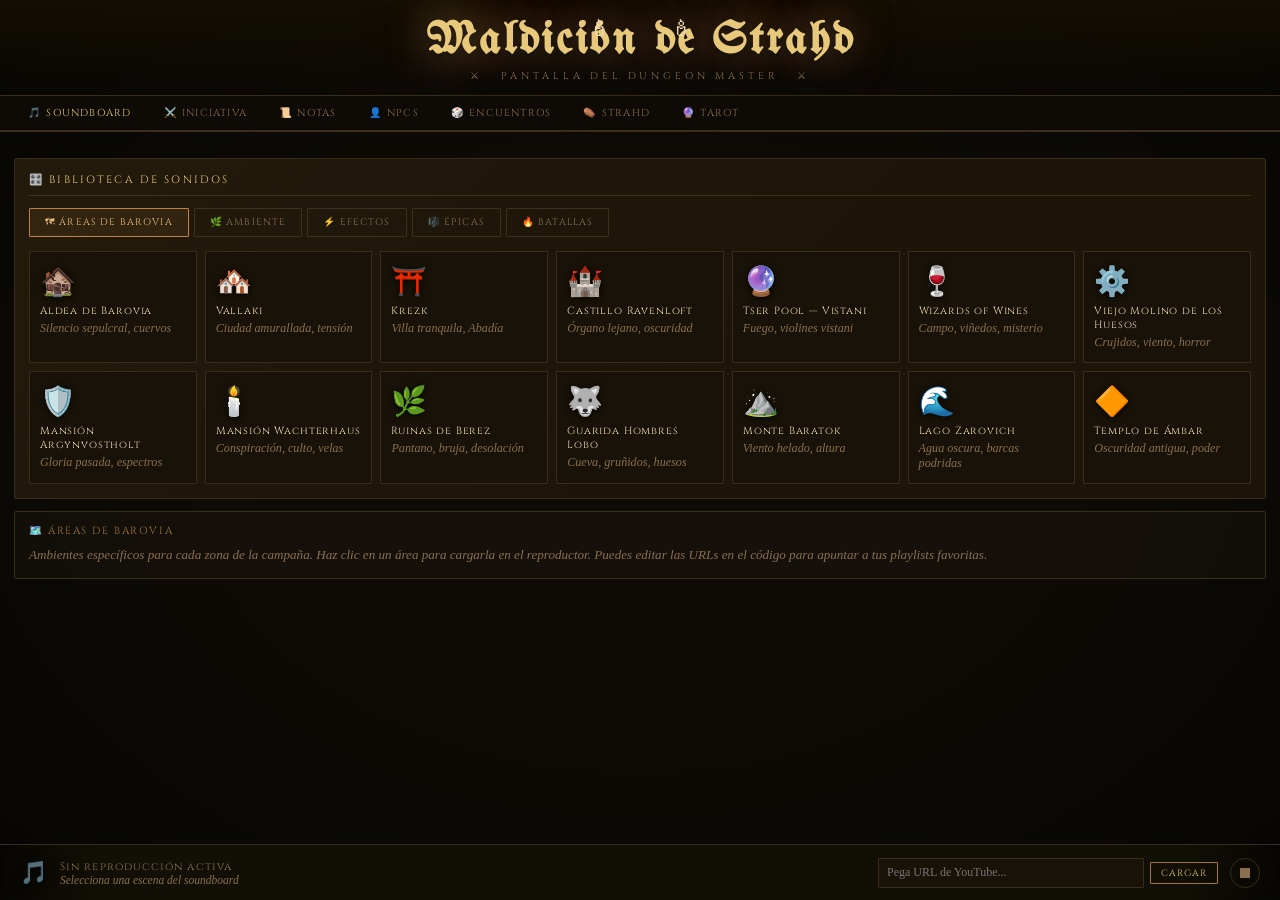
==== commit 5c86f143: "Add files via upload" ====
--- a/index.html
+++ b/index.html
@@ -21,6 +21,8 @@
   <div class="main-tab"       onclick="switchMain('notes')">📜 Notas</div>
   <div class="main-tab"       onclick="switchMain('npcs')">👤 NPCs</div>
   <div class="main-tab"       onclick="switchMain('encounters')">🎲 Encuentros</div>
+  <div class="main-tab"       onclick="switchMain('strahd')">⚰️ Strahd</div>
+  <div class="main-tab"       onclick="switchMain('tarot')">🔮 Tarot</div>
 </div>
 
 <!-- ══ SOUNDBOARD ══ -->
@@ -287,12 +289,250 @@
 </div>
 </div>
 
+<!-- ══ STRAHD ══ -->
+<div id="panel-strahd" class="main-panel">
+<div class="container" style="margin-top:12px;">
+
+  <div class="card" style="margin-bottom:12px;">
+    <div class="card-title" style="justify-content:space-between;">
+      <span style="display:flex;align-items:center;gap:10px;">
+        <span style="font-family:'UnifrakturMaguntia',cursive;font-size:1.6rem;color:var(--blood-bright);">Strahd von Zarovich</span>
+      </span>
+      <span style="font-family:'Cinzel',serif;font-size:.62rem;color:var(--text-dim);letter-spacing:.15em;">El Vampiro • El Diablo • El Señor</span>
+    </div>
+    <p style="font-size:.84rem;color:var(--text-dim);font-style:italic;line-height:1.65;">
+      Monstruo CR 15 · No-muerto (vampiro) · Caótico Maligno · Tamaño mediano · Visión en oscuridad 120 ft
+    </p>
+  </div>
+
+  <div id="strahd-panel-inner">
+    <div class="no-data">Cargando panel de Strahd...</div>
+  </div>
+
+</div>
+</div>
+
+<!-- ══ TAROT ══ -->
+<div id="panel-tarot" class="main-panel">
+<div class="container" style="margin-top:12px;">
+
+  <div class="card" style="margin-bottom:12px;">
+    <div class="card-title" style="justify-content:space-between;">
+      <span>🔮 La Lectura de Madam Eva</span>
+      <div style="display:flex;gap:8px;">
+        <button class="btn btn-blood btn-sm" onclick="drawTarot()">🃏 Tirar las Cartas</button>
+        <button class="btn btn-ghost btn-sm" onclick="revealAll()">👁 Revelar Todas</button>
+      </div>
+    </div>
+    <p class="tarot-intro">
+      Las cinco cartas revelan el destino de los aventureros en Barovia. Haz clic en cada carta para revelarla cuando sea el momento dramático adecuado.
+    </p>
+    <div class="tarot-grid" id="tarot-cards">
+      <div class="no-data" style="grid-column:1/-1;padding:40px;">
+        Haz clic en "Tirar las Cartas" para que Madam Eva haga la lectura...
+      </div>
+    </div>
+  </div>
+
+  <div class="card">
+    <div class="card-title">📖 Las 5 Posiciones</div>
+    <div style="display:grid;grid-template-columns:repeat(auto-fill,minmax(200px,1fr));gap:8px;">
+      <div class="defense-box"><div class="defense-title">💰 El Tesoro</div>El objeto o arma capaz de destruir o debilitar a Strahd.</div>
+      <div class="defense-box"><div class="defense-title">🛡️ El Tótem</div>La persona, símbolo o lugar que infunde esperanza y fortaleza.</div>
+      <div class="defense-box"><div class="defense-title">📖 El Tomo</div>El conocimiento mágico o el arma arcana necesaria.</div>
+      <div class="defense-box"><div class="defense-title">⛪ La Reliquia</div>El símbolo sagrado que puede proteger contra la oscuridad.</div>
+      <div class="defense-box"><div class="defense-title">🏰 El Señor</div>La carta que describe a Strahd en este momento de la campaña.</div>
+    </div>
+  </div>
+
+</div>
+</div>
+
+<!-- ══ STRAHD ══ -->
+<div id="panel-strahd" class="main-panel">
+<div class="container" style="margin-top:12px;display:flex;flex-direction:column;gap:12px;">
+
+  <div class="grid-2" style="gap:12px;align-items:start;">
+
+    <!-- Izquierda: HP, Fase, Acciones -->
+    <div style="display:flex;flex-direction:column;gap:12px;">
+      <div class="card">
+        <div class="card-title" style="justify-content:space-between;">
+          <span>🧛 Strahd von Zarovich</span>
+          <span style="font-size:.65rem;color:var(--text-dim);">CA 16 · Velocidad 9m · Vuelo 18m</span>
+        </div>
+        <div class="strahd-hp-wrap">
+          <div style="display:flex;justify-content:space-between;align-items:baseline;margin-bottom:4px;">
+            <div class="strahd-phase-badge" id="strahd-phase-badge">🧛 Fase 1 — El Señor de Ravenloft</div>
+            <div style="font-family:'UnifrakturMaguntia',cursive;font-size:1.8rem;color:var(--gold);">
+              <span id="strahd-hp-val">144</span><span style="font-size:.9rem;color:var(--text-dim);">/144</span>
+            </div>
+          </div>
+          <div class="strahd-hp-bar-bg">
+            <div class="strahd-hp-bar" id="strahd-hp-bar" style="width:100%;background:#5a9a5a;"></div>
+          </div>
+          <div style="display:flex;justify-content:space-between;">
+            <span class="strahd-phase-range" id="strahd-phase-range">144–97 PV</span>
+          </div>
+          <div class="strahd-phase-desc mt-8" id="strahd-phase-desc"></div>
+        </div>
+        <!-- Controles HP -->
+        <div style="display:flex;gap:6px;flex-wrap:wrap;margin-top:10px;">
+          <button class="btn btn-blood btn-sm" onclick="adjStrahdHp(-5)">−5</button>
+          <button class="btn btn-blood btn-sm" onclick="adjStrahdHp(-10)">−10</button>
+          <button class="btn btn-blood btn-sm" onclick="adjStrahdHp(-20)">−20</button>
+          <button class="btn btn-ghost btn-sm" onclick="adjStrahdHp(20)">+20 Regen</button>
+          <button class="btn btn-ghost btn-sm" onclick="adjStrahdHp(144)">Restaurar</button>
+          <button class="btn btn-ghost btn-sm" onclick="resetStrahd()">↺ Reset</button>
+        </div>
+        <div style="display:flex;gap:6px;margin-top:8px;">
+          <input type="number" id="strahd-hp-input" placeholder="PV exactos..." style="width:160px;">
+          <button class="btn btn-gold btn-sm" onclick="setStrahdHpManual()">Aplicar</button>
+        </div>
+        <div id="strahd-hp-log" style="margin-top:10px;max-height:120px;overflow-y:auto;"></div>
+      </div>
+
+      <div class="card">
+        <div class="card-title">⚔️ Acciones</div>
+        <table style="width:100%;border-collapse:collapse;">
+          <thead><tr>
+            <th style="text-align:left;font-family:'Cinzel',serif;font-size:.58rem;color:var(--text-dim);padding:4px 8px;border-bottom:1px solid var(--border);">Acción</th>
+            <th style="text-align:left;font-family:'Cinzel',serif;font-size:.58rem;color:var(--text-dim);padding:4px 8px;border-bottom:1px solid var(--border);">Bono</th>
+            <th style="text-align:left;font-family:'Cinzel',serif;font-size:.58rem;color:var(--text-dim);padding:4px 8px;border-bottom:1px solid var(--border);">Daño / Efecto</th>
+          </tr></thead>
+          <tbody id="strahd-actions" style="font-size:.8rem;"></tbody>
+        </table>
+      </div>
+
+      <div class="card">
+        <div class="card-title">⭐ Acciones Legendarias <span style="font-size:.65rem;color:var(--text-dim);font-family:'IM Fell English',serif;font-weight:normal;">(3/ronda, al final del turno de otro)</span></div>
+        <div id="strahd-legendary"></div>
+      </div>
+    </div>
+
+    <!-- Derecha: Humor, Ubicación, Resistencias -->
+    <div style="display:flex;flex-direction:column;gap:12px;">
+      <div class="card">
+        <div class="card-title">🎭 Estado Actual</div>
+        <div style="margin-bottom:10px;">
+          <label style="font-family:'Cinzel',serif;font-size:.6rem;color:var(--text-dim);letter-spacing:.12em;text-transform:uppercase;display:block;margin-bottom:6px;">Humor</label>
+          <select id="strahd-mood-select" onchange="updateMoodDisplay()" style="margin-bottom:10px;">
+            <option value="curious">🔍 Curioso</option>
+            <option value="obsessed">🌹 Obsesionado</option>
+            <option value="wrathful">🔥 Colérico</option>
+            <option value="playful">😈 Juguetón</option>
+            <option value="melancholy">🌑 Melancólico</option>
+            <option value="absent">🌫️ Ausente</option>
+          </select>
+          <div class="strahd-mood-box">
+            <span class="strahd-mood-icon" id="strahd-mood-icon">🔍</span>
+            <div>
+              <span class="mood-label" id="strahd-mood-label">Curioso</span>
+              <span class="mood-desc" id="strahd-mood-desc"></span>
+            </div>
+          </div>
+        </div>
+        <hr class="divider">
+        <label style="font-family:'Cinzel',serif;font-size:.6rem;color:var(--text-dim);letter-spacing:.12em;text-transform:uppercase;display:block;margin-bottom:8px;">Ubicación</label>
+        <div style="display:flex;flex-wrap:wrap;gap:5px;margin-bottom:8px;">
+          <button class="strahd-loc-btn active" data-loc="unknown"   onclick="setStrahdLocation('unknown')">❓ Desconocida</button>
+          <button class="strahd-loc-btn" data-loc="ravenloft"        onclick="setStrahdLocation('ravenloft')">🏰 Ravenloft</button>
+          <button class="strahd-loc-btn" data-loc="crypt"            onclick="setStrahdLocation('crypt')">⚰️ Cripta</button>
+          <button class="strahd-loc-btn" data-loc="road"             onclick="setStrahdLocation('road')">🌫️ Caminos</button>
+          <button class="strahd-loc-btn" data-loc="village"          onclick="setStrahdLocation('village')">🏚️ Aldea</button>
+          <button class="strahd-loc-btn" data-loc="tser"             onclick="setStrahdLocation('tser')">🔮 Tser Pool</button>
+          <button class="strahd-loc-btn" data-loc="watching"         onclick="setStrahdLocation('watching')">👁️ Observando</button>
+          <button class="strahd-loc-btn" data-loc="absent"           onclick="setStrahdLocation('absent')">🌑 Ausente</button>
+        </div>
+        <div id="strahd-loc-desc" style="font-size:.8rem;color:var(--text-mid);font-style:italic;padding:8px 10px;background:var(--bg2);border:1px solid var(--border);border-radius:1px;">
+          ❓ Desconocida — Los PJs no saben dónde está.
+        </div>
+      </div>
+
+      <div class="card">
+        <div class="card-title">🛡️ Resistencias e Inmunidades</div>
+        <div style="display:flex;flex-direction:column;gap:8px;font-size:.8rem;">
+          <div><span style="font-family:'Cinzel',serif;font-size:.62rem;color:var(--gold);display:block;margin-bottom:3px;">RESISTENCIAS</span>
+            <span style="color:var(--text);">Daño no mágico (salvo plata o armas consagradas), Necrótico, Frío</span></div>
+          <div><span style="font-family:'Cinzel',serif;font-size:.62rem;color:var(--gold);display:block;margin-bottom:3px;">INMUNIDADES</span>
+            <span style="color:var(--text);">Veneno, Enfermedad · Condiciones: Asustado, Envenenado</span></div>
+          <div><span style="font-family:'Cinzel',serif;font-size:.62rem;color:#f0a080;display:block;margin-bottom:3px;">DEBILIDADES</span>
+            <span style="color:var(--text);">☀️ Luz solar: desventaja en ataques, no regenera · ⚔️ Estaca en el corazón: incapacitado · 🧄 Ajo: repulsión · 🌊 Agua corriente: no puede cruzar voluntariamente</span></div>
+          <div><span style="font-family:'Cinzel',serif;font-size:.62rem;color:var(--gold);display:block;margin-bottom:3px;">REGENERACIÓN</span>
+            <span style="color:var(--text);">Recupera 20 PV al inicio de su turno si tiene ≥1 PV y no está en luz solar ni agua bendita</span></div>
+        </div>
+      </div>
+
+      <div class="card">
+        <div class="card-title">📖 Notas de Combate</div>
+        <textarea style="min-height:100px;resize:vertical;font-size:.83rem;" placeholder="Anota lo que hacen los PJs, tácticas de Strahd, efectos activos..."></textarea>
+      </div>
+    </div>
+  </div>
+</div>
+</div>
+
+<!-- ══ TAROT ══ -->
+<div id="panel-tarot" class="main-panel">
+<div class="container" style="margin-top:12px;display:flex;flex-direction:column;gap:12px;">
+
+  <div class="card">
+    <div class="card-title" style="justify-content:space-between;">
+      <span>🔮 Tirada de Madam Eva</span>
+      <div style="display:flex;gap:8px;">
+        <button class="btn btn-blood" onclick="drawAllTarot()">🎴 Tirada Completa</button>
+        <button class="btn btn-ghost btn-sm" onclick="resetTarot()">↺ Limpiar</button>
+      </div>
+    </div>
+    <p style="font-size:.82rem;color:var(--text-dim);font-style:italic;margin-bottom:14px;line-height:1.65;">
+      Las cinco cartas de la profecía. Haz clic en una carta individual para redibujarla, o usa "Tirada Completa" para tirar todas a la vez. La tirada se guarda automáticamente.
+    </p>
+    <div class="tarot-grid" id="tarot-cards">
+      <!-- Renderizado por JS -->
+    </div>
+  </div>
+
+  <div class="card">
+    <div class="card-title">📜 Guía de Interpretación</div>
+    <div class="grid-2" style="gap:10px;font-size:.8rem;">
+      <div style="padding:10px;background:var(--bg2);border:1px solid var(--border);border-radius:1px;">
+        <strong style="font-family:'Cinzel',serif;font-size:.65rem;color:var(--gold);display:block;margin-bottom:6px;">💎 EL TESORO</strong>
+        El Símbolo Sagrado de Ravenloft es el objeto más poderoso contra Strahd. Sin él, derrotarlo es casi imposible. Lanza esta carta al inicio de la campaña y no la cambies.
+      </div>
+      <div style="padding:10px;background:var(--bg2);border:1px solid var(--border);border-radius:1px;">
+        <strong style="font-family:'Cinzel',serif;font-size:.65rem;color:var(--gold);display:block;margin-bottom:6px;">🤝 EL ALIADO</strong>
+        Un personaje que puede convertirse en un aliado poderoso. Puede requerir que los PJs completen una misión o ganen su confianza primero.
+      </div>
+      <div style="padding:10px;background:var(--bg2);border:1px solid var(--border);border-radius:1px;">
+        <strong style="font-family:'Cinzel',serif;font-size:.65rem;color:var(--gold);display:block;margin-bottom:6px;">⚰️ LA TUMBA</strong>
+        El lugar donde descansa el poder de Strahd — posiblemente el Tomo de Strahd u otro objeto clave. Explorar este lugar puede revelar sus secretos o debilidades.
+      </div>
+      <div style="padding:10px;background:var(--bg2);border:1px solid var(--border);border-radius:1px;">
+        <strong style="font-family:'Cinzel',serif;font-size:.65rem;color:var(--gold);display:block;margin-bottom:6px;">🏰 LA FORTALEZA</strong>
+        El lugar exacto en el Castillo Ravenloft donde encontrarán a Strahd para el enfrentamiento final. Prepara esa zona con detalle.
+      </div>
+      <div style="padding:10px;background:var(--bg2);border:1px solid var(--border);border-radius:1px;">
+        <strong style="font-family:'Cinzel',serif;font-size:.65rem;color:var(--gold);display:block;margin-bottom:6px;">🌟 EL LECTOR</strong>
+        El héroe de la profecía entre los PJs. No lo reveles directamente — deja que los jugadores lo descubran. Puede ser el que menos se esperan.
+      </div>
+      <div style="padding:10px;background:var(--bg2);border:1px solid var(--border);border-radius:1px;color:var(--text-dim);font-style:italic;">
+        <strong style="font-family:'Cinzel',serif;font-size:.65rem;color:var(--text-dim);display:block;margin-bottom:6px;">💡 CONSEJO</strong>
+        Realiza la tirada antes de la sesión 1 o cuando los PJs visiten a Madam Eva. Las cartas determinan la estructura de toda la campaña. Guárdalas.
+      </div>
+    </div>
+  </div>
+
+</div>
+</div>
+
 <!-- ══ SCRIPTS ══ -->
 <script src="js/soundboard.js"></script>
 <script src="js/initiative.js"></script>
 <script src="js/notes.js"></script>
 <script src="js/npcs.js"></script>
 <script src="js/encounters.js"></script>
+<script src="js/strahd.js"></script>
+
 <script src="js/main.js"></script>
 
 </body>
--- a/css/style.css
+++ b/css/style.css
@@ -0,0 +1,210 @@
+:root {
+  --blood: #7a0000;
+  --blood-bright: #b03020;
+  --blood-glow: rgba(176,48,32,0.35);
+  --gold: #e8c87a;
+  --gold-dim: #a07840;
+  --gold-glow: rgba(232,200,122,0.25);
+  --bg: #0e0b07;
+  --bg2: #181208;
+  --bg3: #201808;
+  --panel: #1c1508;
+  --border: #3a2e18;
+  --border-bright: #5a4828;
+  --text: #f0ddb8;
+  --text-dim: #8a7050;
+  --text-mid: #c4a870;
+}
+* { margin:0; padding:0; box-sizing:border-box; }
+body { background:var(--bg); color:var(--text); font-family:'IM Fell English',serif; min-height:100vh; overflow-x:hidden; padding-bottom:64px; }
+body::after { content:''; position:fixed; inset:0; background:radial-gradient(ellipse at center,transparent 50%,rgba(0,0,0,.45) 100%); pointer-events:none; z-index:0; }
+
+/* HEADER */
+header { text-align:center; padding:18px 20px 12px; border-bottom:1px solid var(--border); background:linear-gradient(180deg,#140f04 0%,transparent 100%); position:relative; z-index:10; }
+header h1 { font-family:'UnifrakturMaguntia',cursive; font-size:clamp(1.6rem,4vw,2.8rem); color:var(--gold); text-shadow:0 0 40px rgba(232,200,122,.5),0 0 80px rgba(176,48,32,.4),0 2px 6px #000; letter-spacing:3px; }
+header p { font-family:'Cinzel',serif; font-size:.62rem; letter-spacing:.4em; color:var(--text-dim); text-transform:uppercase; margin-top:5px; }
+.candles { display:flex; justify-content:center; gap:60px; position:absolute; top:16px; left:0; right:0; pointer-events:none; }
+.candle { font-size:1.4rem; animation:flicker 2.5s ease-in-out infinite; }
+.candle:nth-child(2){animation-delay:.7s;}
+@keyframes flicker{0%,100%{opacity:1;transform:scaleY(1)}30%{opacity:.8;transform:scaleY(.96)}60%{opacity:1;transform:scaleY(1.03)}80%{opacity:.9;transform:scaleY(.98)}}
+
+/* MAIN TABS */
+.main-tabs { display:flex; background:var(--bg); border-bottom:2px solid var(--border); overflow-x:auto; padding:0 12px; position:relative; z-index:10; }
+.main-tab { font-family:'Cinzel',serif; font-size:.63rem; letter-spacing:.12em; text-transform:uppercase; color:var(--text-dim); padding:10px 16px; cursor:pointer; border-bottom:2px solid transparent; white-space:nowrap; margin-bottom:-2px; transition:all .2s; user-select:none; }
+.main-tab:hover{color:var(--text-mid);}
+.main-tab.active{color:var(--gold);border-bottom-color:var(--gold-dim);}
+.main-panel{display:none; position:relative; z-index:5;}
+.main-panel.active{display:block;}
+
+/* LAYOUT */
+.container{max-width:1500px;margin:0 auto;padding:14px;}
+.grid-2{display:grid;grid-template-columns:1fr 1fr;gap:12px;}
+.grid-3{display:grid;grid-template-columns:1fr 1fr 1fr;gap:12px;}
+
+/* CARDS */
+.card{background:var(--panel);border:1px solid var(--border);border-radius:2px;padding:14px;position:relative;}
+.card::before{content:'';position:absolute;inset:0;background:linear-gradient(135deg,rgba(232,200,122,.03) 0%,transparent 60%);pointer-events:none;border-radius:2px;}
+.card-title{font-family:'Cinzel',serif;font-size:.67rem;letter-spacing:.2em;text-transform:uppercase;color:var(--gold);margin-bottom:12px;padding-bottom:8px;border-bottom:1px solid var(--border);display:flex;align-items:center;gap:8px;}
+
+/* BUTTONS */
+.btn{font-family:'Cinzel',serif;font-size:.63rem;letter-spacing:.1em;text-transform:uppercase;padding:7px 14px;border-radius:1px;cursor:pointer;transition:all .2s;border:1px solid;white-space:nowrap;}
+.btn-blood{background:var(--blood);border-color:var(--blood-bright);color:#ffd0a0;}
+.btn-blood:hover{background:var(--blood-bright);box-shadow:0 0 14px var(--blood-glow);}
+.btn-ghost{background:transparent;border-color:var(--border);color:var(--text-mid);}
+.btn-ghost:hover{border-color:var(--border-bright);color:var(--text);}
+.btn-gold{background:transparent;border-color:var(--gold-dim);color:var(--gold);}
+.btn-gold:hover{background:rgba(232,200,122,.08);box-shadow:0 0 10px var(--gold-glow);}
+.btn-sm{padding:4px 10px;font-size:.58rem;}
+
+/* INPUTS */
+input[type=text],input[type=number],textarea,select{background:var(--bg2);border:1px solid var(--border);color:var(--text);font-family:'IM Fell English',serif;font-size:.9rem;padding:7px 10px;border-radius:1px;outline:none;width:100%;transition:border-color .2s;}
+input:focus,textarea:focus,select:focus{border-color:var(--gold-dim);}
+select option{background:var(--bg2);}
+input[type=range]{-webkit-appearance:none;background:var(--border);height:3px;border-radius:2px;padding:0;border:none;width:100%;cursor:pointer;}
+input[type=range]::-webkit-slider-thumb{-webkit-appearance:none;width:13px;height:13px;border-radius:50%;background:var(--gold);cursor:pointer;}
+
+/* ── SOUNDBOARD ── */
+.sb-cats{display:flex;gap:5px;margin-bottom:14px;flex-wrap:wrap;}
+.sb-cat{font-family:'Cinzel',serif;font-size:.6rem;letter-spacing:.12em;text-transform:uppercase;padding:7px 15px;border:1px solid var(--border);cursor:pointer;color:var(--text-dim);transition:all .2s;border-radius:1px;user-select:none;}
+.sb-cat:hover{color:var(--text);border-color:var(--border-bright);}
+.sb-cat.active{color:var(--gold);border-color:var(--gold-dim);background:rgba(232,200,122,.07);}
+.sb-cat[data-cat=areas].active{color:#f0c080;border-color:#c08040;background:rgba(192,128,64,.1);}
+.sb-cat[data-cat=ambiente].active{color:#a8d4a8;border-color:#4a8a4a;background:rgba(74,138,74,.08);}
+.sb-cat[data-cat=efectos].active{color:#a8c0e8;border-color:#4060a0;background:rgba(64,96,160,.08);}
+.sb-cat[data-cat=batallas].active{color:#f0a888;border-color:#a04828;background:rgba(160,72,40,.1);}
+
+.sb-grid{display:grid;grid-template-columns:repeat(auto-fill,minmax(165px,1fr));gap:8px;}
+.sb-item{border:1px solid var(--border);padding:12px 10px;cursor:pointer;transition:all .22s;position:relative;overflow:hidden;background:var(--bg2);border-radius:1px;user-select:none;}
+.sb-item:hover{border-color:var(--border-bright);background:var(--bg3);transform:translateY(-1px);}
+.sb-item.playing{border-color:var(--gold-dim);background:linear-gradient(135deg,rgba(232,200,122,.1),var(--bg2));box-shadow:0 0 16px rgba(232,200,122,.15),inset 0 0 20px rgba(232,200,122,.03);}
+.sb-item.playing::after{content:'';position:absolute;inset:0;background:linear-gradient(90deg,transparent,rgba(232,200,122,.06),transparent);animation:sweep 2.5s linear infinite;}
+@keyframes sweep{from{transform:translateX(-100%)}to{transform:translateX(100%)}}
+.sb-item-icon{font-size:1.8rem;display:block;margin-bottom:6px;filter:drop-shadow(0 1px 3px rgba(0,0,0,.8));}
+.sb-item-name{font-family:'Cinzel',serif;font-size:.65rem;letter-spacing:.08em;color:var(--text);display:block;margin-bottom:3px;}
+.sb-item.playing .sb-item-name{color:var(--gold);}
+.sb-item-desc{font-size:.76rem;color:var(--text-dim);font-style:italic;display:block;}
+.playing-dot{position:absolute;top:7px;right:7px;width:7px;height:7px;border-radius:50%;background:var(--gold);box-shadow:0 0 8px var(--gold-glow);animation:pulse 1.2s ease-in-out infinite;}
+@keyframes pulse{0%,100%{opacity:1;transform:scale(1)}50%{opacity:.5;transform:scale(.65)}}
+
+/* MINI PLAYER BAR — fixed bottom like Spotify */
+.mini-player{
+  position:fixed; bottom:0; left:0; right:0; z-index:998;
+  background:linear-gradient(90deg,#12100600,#121006 8%,#121006 92%,#12100600);
+  border-top:1px solid var(--border);
+  backdrop-filter:blur(10px);
+  display:flex; align-items:center; gap:12px;
+  padding:0 20px; height:56px;
+}
+.mp-icon{font-size:1.4rem;flex-shrink:0;filter:drop-shadow(0 1px 4px rgba(0,0,0,.9));}
+.mp-info{flex:1;min-width:0;}
+.mp-name{font-family:'Cinzel',serif;font-size:.68rem;letter-spacing:.1em;color:var(--gold);white-space:nowrap;overflow:hidden;text-overflow:ellipsis;}
+.mp-sub{font-size:.72rem;color:var(--text-dim);font-style:italic;white-space:nowrap;overflow:hidden;text-overflow:ellipsis;}
+.mp-idle .mp-name{color:var(--text-dim);}
+.mp-controls{display:flex;align-items:center;gap:8px;flex-shrink:0;}
+.mp-url-wrap{display:flex;gap:6px;align-items:center;flex:1;max-width:340px;}
+.mp-url-wrap input{font-size:.75rem;padding:5px 8px;height:30px;}
+.mp-stop{font-size:1rem;background:transparent;border:1px solid var(--border);color:var(--text-dim);width:30px;height:30px;border-radius:50%;cursor:pointer;display:flex;align-items:center;justify-content:center;transition:all .2s;flex-shrink:0;}
+.mp-stop:hover{border-color:var(--blood-bright);color:#f09090;}
+.yt-hidden{position:fixed;bottom:-200px;left:-200px;width:1px;height:1px;opacity:0;pointer-events:none;}
+
+.sfx-grid{display:grid;grid-template-columns:repeat(auto-fill,minmax(125px,1fr));gap:6px;}
+.sfx-btn{border:1px solid var(--border);padding:10px 8px;cursor:pointer;text-align:center;transition:all .2s;background:var(--bg2);border-radius:1px;user-select:none;}
+.sfx-btn:hover{border-color:#3a4a8a;background:rgba(40,60,140,.12);}
+.sfx-btn:active{transform:scale(.96);}
+.sfx-icon{font-size:1.3rem;display:block;margin-bottom:4px;}
+.sfx-name{font-family:'Cinzel',serif;font-size:.56rem;letter-spacing:.08em;color:var(--text-dim);display:block;}
+.sfx-log{margin-top:10px;padding:8px 12px;background:var(--bg);border:1px solid var(--border);border-radius:1px;min-height:30px;font-size:.78rem;color:var(--text-dim);font-style:italic;}
+
+/* CAT INFO */
+.cat-info{padding:12px 14px;background:rgba(201,168,76,.03);border:1px solid var(--border);border-radius:2px;margin-top:12px;}
+.cat-info-title{font-family:'Cinzel',serif;font-size:.65rem;letter-spacing:.15em;color:var(--gold-dim);margin-bottom:6px;text-transform:uppercase;}
+.cat-info p{font-size:.8rem;color:var(--text-dim);font-style:italic;line-height:1.65;}
+
+/* INITIATIVE */
+.init-list{display:flex;flex-direction:column;gap:5px;min-height:160px;}
+.combatant{display:flex;align-items:center;gap:8px;padding:8px 10px;background:var(--bg2);border:1px solid var(--border);border-radius:1px;transition:all .2s;}
+.combatant.current{border-color:var(--gold);background:rgba(232,200,122,.06);box-shadow:0 0 12px rgba(232,200,122,.12);}
+.combatant.enemy{border-left:3px solid var(--blood-bright);}
+.combatant.ally{border-left:3px solid #4a8a4a;}
+.combatant.neutral{border-left:3px solid #4a6a8a;}
+.init-num{font-family:'UnifrakturMaguntia',cursive;font-size:1.4rem;color:var(--gold);min-width:32px;text-align:center;}
+.c-name{flex:1;font-size:.92rem;color:var(--text);}
+.hp-col{display:flex;align-items:center;gap:5px;}
+.hp-col input{width:52px;text-align:center;padding:4px 6px;font-size:.8rem;}
+.hp-bar-wrap{width:55px;height:5px;background:var(--border);border-radius:3px;overflow:hidden;margin-top:4px;}
+.hp-bar{height:100%;border-radius:3px;transition:width .3s,background .3s;}
+.icon-btn{background:transparent;border:1px solid var(--border);color:var(--text-dim);width:25px;height:25px;border-radius:1px;cursor:pointer;font-size:.7rem;display:flex;align-items:center;justify-content:center;transition:all .2s;}
+.icon-btn:hover{border-color:var(--border-bright);color:var(--text);}
+.icon-btn.del:hover{border-color:var(--blood-bright);color:#f09090;}
+.add-form{display:grid;grid-template-columns:1fr 58px 60px 82px auto;gap:6px;margin-top:10px;align-items:center;}
+.round-bar{display:flex;align-items:center;gap:8px;margin-bottom:12px;flex-wrap:wrap;}
+.round-label{font-family:'Cinzel',serif;font-size:.68rem;letter-spacing:.2em;color:var(--gold);}
+.cond-ref{padding:7px 10px;background:var(--bg2);border:1px solid var(--border);border-radius:1px;font-size:.78rem;line-height:1.5;color:var(--text);}
+.cond-ref strong{color:var(--gold);display:block;margin-bottom:2px;font-family:'Cinzel',serif;font-size:.65rem;letter-spacing:.08em;}
+.cond-pill{display:inline-block;padding:1px 7px;border-radius:10px;font-size:.6rem;font-family:'Cinzel',serif;letter-spacing:.06em;cursor:pointer;margin:2px;border:1px solid;transition:all .15s;user-select:none;}
+.cond-pill.active{background:rgba(176,48,32,.3);border-color:var(--blood-bright);color:#f4b090;}
+.cond-pill:not(.active){background:transparent;border-color:var(--border);color:var(--text-dim);}
+.cond-pill:hover{border-color:var(--border-bright);}
+.c-note{font-size:.72rem;color:var(--text-dim);font-style:italic;margin-top:2px;}
+.badge-turn{display:inline-block;padding:1px 7px;font-family:'Cinzel',serif;font-size:.55rem;letter-spacing:.1em;text-transform:uppercase;border-radius:10px;background:rgba(232,200,122,.15);border:1px solid var(--gold-dim);color:var(--gold);}
+.combat-timer{font-family:'Cinzel',serif;font-size:.65rem;color:var(--text-dim);letter-spacing:.1em;}
+
+/* NOTES */
+.notes-grid{display:grid;grid-template-columns:1fr 1fr;gap:12px;}
+textarea.notes-ta{min-height:280px;resize:vertical;line-height:1.65;font-size:.87rem;}
+.qnote{display:flex;align-items:flex-start;gap:6px;padding:8px 10px;background:var(--bg2);border:1px solid var(--border);border-radius:1px;margin-bottom:5px;}
+.qnote span{flex:1;font-size:.88rem;line-height:1.5;color:var(--text);}
+.qnote time{font-size:.65rem;color:var(--text-dim);white-space:nowrap;}
+
+/* NPCs */
+.npc-card{padding:10px 12px;background:var(--bg2);border:1px solid var(--border);border-radius:1px;margin-bottom:6px;}
+.npc-card strong{font-family:'Cinzel',serif;font-size:.7rem;letter-spacing:.1em;color:var(--gold);display:block;margin-bottom:2px;}
+.npc-card em{font-size:.78rem;color:var(--text-mid);display:block;margin-bottom:4px;}
+.npc-card p{font-size:.84rem;line-height:1.5;color:var(--text);}
+.name-big{font-family:'UnifrakturMaguntia',cursive;font-size:2.2rem;color:var(--gold);text-align:center;padding:16px;text-shadow:0 0 20px var(--gold-glow);min-height:75px;display:flex;align-items:center;justify-content:center;}
+.name-chip{display:inline-block;padding:3px 10px;background:var(--bg2);border:1px solid var(--border);border-radius:10px;font-size:.77rem;cursor:pointer;color:var(--text-mid);margin:3px;transition:all .2s;}
+.name-chip:hover{border-color:var(--gold-dim);color:var(--gold);}
+.trait-box{padding:8px 10px;background:var(--bg2);border:1px solid var(--border);border-radius:1px;}
+.trait-box label{font-family:'Cinzel',serif;font-size:.56rem;letter-spacing:.15em;text-transform:uppercase;color:var(--text-dim);display:block;margin-bottom:3px;}
+.trait-box span{font-size:.86rem;font-style:italic;color:var(--text);}
+
+/* ENCOUNTERS */
+.enc-table{width:100%;border-collapse:collapse;}
+.enc-table th,.enc-table td{padding:7px 10px;border:1px solid var(--border);font-size:.8rem;text-align:left;}
+.enc-table th{background:rgba(232,200,122,.06);font-family:'Cinzel',serif;font-size:.58rem;letter-spacing:.15em;text-transform:uppercase;color:var(--gold);font-weight:normal;}
+.enc-table td{color:var(--text);}
+.enc-table tr:hover td{background:rgba(255,255,255,.02);}
+.enc-result{padding:14px;background:rgba(122,0,0,.1);border:1px solid var(--blood-bright);border-radius:1px;margin-top:10px;font-style:italic;line-height:1.65;font-size:.9rem;color:var(--text);}
+.dice-big{font-family:'UnifrakturMaguntia',cursive;font-size:3.5rem;color:var(--gold);text-align:center;text-shadow:0 0 30px var(--gold-glow);}
+@keyframes rollAnim{0%{transform:rotate(-12deg) scale(.7);opacity:0}100%{transform:rotate(0) scale(1);opacity:1}}
+.roll-anim{animation:rollAnim .35s ease;}
+
+/* CAT INFO */
+.cat-info{padding:12px 14px;background:rgba(232,200,122,.03);border:1px solid var(--border);border-radius:2px;margin-top:12px;}
+.cat-info-title{font-family:'Cinzel',serif;font-size:.65rem;letter-spacing:.15em;color:var(--gold-dim);margin-bottom:6px;text-transform:uppercase;}
+.cat-info p{font-size:.82rem;color:var(--text-dim);font-style:italic;line-height:1.65;}
+
+/* SFX */
+.sfx-btn:hover{border-color:#4060a0;background:rgba(64,96,160,.1);}
+.sfx-btn:active{transform:scale(.96);}
+.sfx-icon{font-size:1.5rem;display:block;margin-bottom:4px;filter:drop-shadow(0 1px 3px rgba(0,0,0,.8));}
+.sfx-name{font-family:'Cinzel',serif;font-size:.58rem;letter-spacing:.08em;color:var(--text-mid);display:block;}
+.sfx-log{margin-top:10px;padding:8px 12px;background:var(--bg);border:1px solid var(--border);border-radius:1px;min-height:30px;font-size:.8rem;color:var(--text-dim);font-style:italic;}
+
+/* UTIL */
+.divider{border:none;border-top:1px solid var(--border);margin:12px 0;}
+.mt-8{margin-top:8px;}.mt-12{margin-top:12px;}.mt-16{margin-top:16px;}
+.text-dim{color:var(--text-dim);font-size:.8rem;}
+.no-data{text-align:center;color:var(--text-dim);font-style:italic;padding:28px 20px;font-size:.84rem;}
+
+::-webkit-scrollbar{width:5px;height:5px;}
+::-webkit-scrollbar-track{background:var(--bg);}
+::-webkit-scrollbar-thumb{background:var(--border-bright);border-radius:3px;}
+::-webkit-scrollbar-thumb:hover{background:var(--gold-dim);}
+
+@media(max-width:768px){
+  .grid-2,.grid-3,.notes-grid,.add-form{grid-template-columns:1fr;}
+  .sb-grid{grid-template-columns:repeat(auto-fill,minmax(130px,1fr));}
+  .sfx-grid{grid-template-columns:repeat(auto-fill,minmax(100px,1fr));}
+  .mp-url-wrap{display:none;}
+}
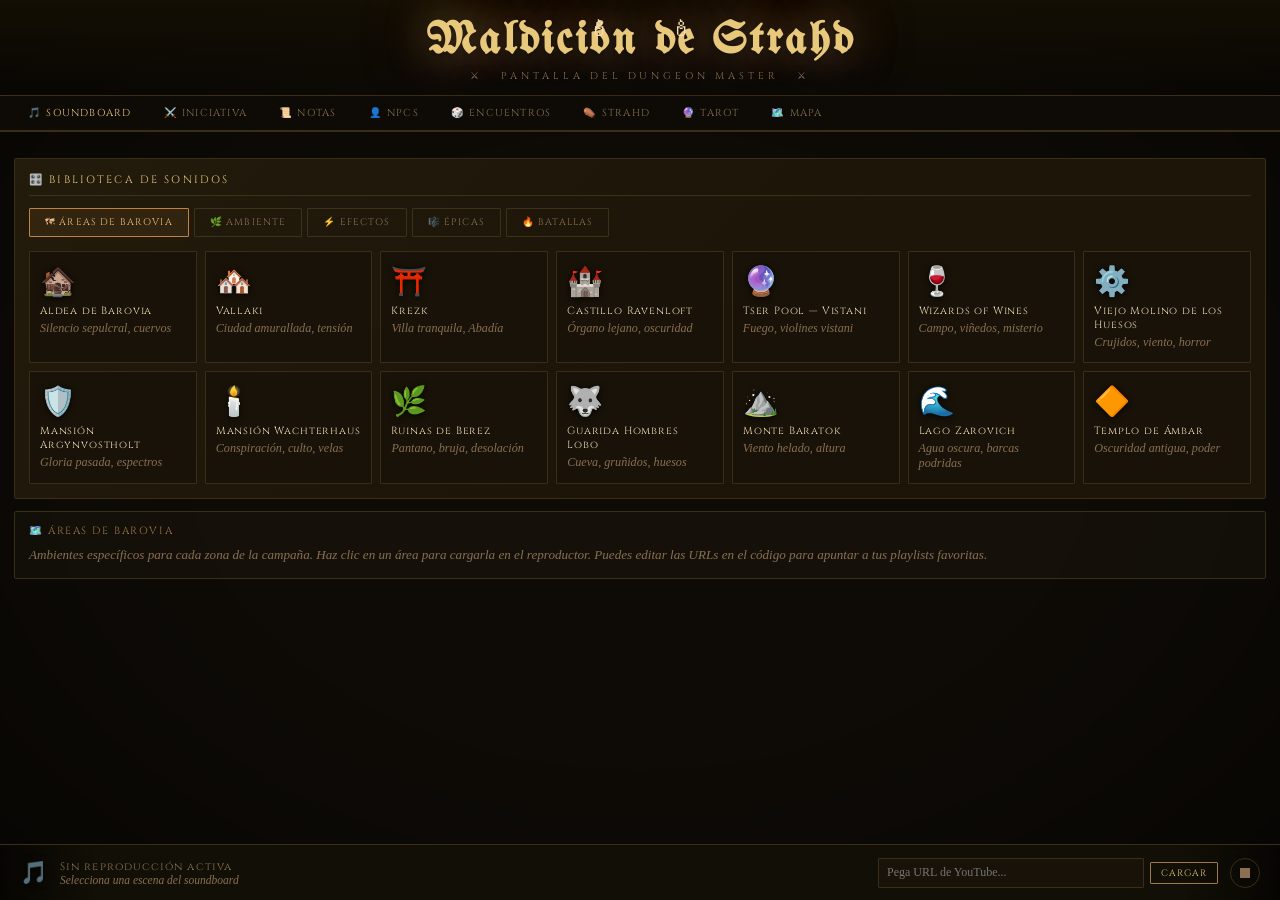
==== commit f2209e44: "Add files via upload" ====
--- a/index.html
+++ b/index.html
@@ -23,6 +23,7 @@
   <div class="main-tab"       onclick="switchMain('encounters')">🎲 Encuentros</div>
   <div class="main-tab"       onclick="switchMain('strahd')">⚰️ Strahd</div>
   <div class="main-tab"       onclick="switchMain('tarot')">🔮 Tarot</div>
+  <div class="main-tab"       onclick="switchMain('mapa')">🗺️ Mapa</div>
 </div>
 
 <!-- ══ SOUNDBOARD ══ -->
@@ -318,33 +319,204 @@
 
   <div class="card" style="margin-bottom:12px;">
     <div class="card-title" style="justify-content:space-between;">
-      <span>🔮 La Lectura de Madam Eva</span>
+      <span>🔮 Lectura de Madam Eva — Las Cartas del Tarokka</span>
       <div style="display:flex;gap:8px;">
-        <button class="btn btn-blood btn-sm" onclick="drawTarot()">🃏 Tirar las Cartas</button>
-        <button class="btn btn-ghost btn-sm" onclick="revealAll()">👁 Revelar Todas</button>
-      </div>
-    </div>
-    <p class="tarot-intro">
-      Las cinco cartas revelan el destino de los aventureros en Barovia. Haz clic en cada carta para revelarla cuando sea el momento dramático adecuado.
+        <button class="btn btn-gold btn-sm"  onclick="revealAll()">👁 Revelar Todas</button>
+        <button class="btn btn-ghost btn-sm" onclick="hideAll()">🙈 Ocultar Todas</button>
+      </div>
+    </div>
+    <p style="font-size:.84rem;color:var(--text-dim);font-style:italic;line-height:1.7;text-align:center;padding:8px 20px;border-bottom:1px solid var(--border);margin-bottom:16px;">
+      Las cartas han sido tiradas. Cinco destinos aguardan ser revelados.<br>
+      Haz clic en cada carta en el momento dramático adecuado para revelarla ante los jugadores.
     </p>
-    <div class="tarot-grid" id="tarot-cards">
-      <div class="no-data" style="grid-column:1/-1;padding:40px;">
-        Haz clic en "Tirar las Cartas" para que Madam Eva haga la lectura...
-      </div>
-    </div>
-  </div>
-
-  <div class="card">
-    <div class="card-title">📖 Las 5 Posiciones</div>
-    <div style="display:grid;grid-template-columns:repeat(auto-fill,minmax(200px,1fr));gap:8px;">
-      <div class="defense-box"><div class="defense-title">💰 El Tesoro</div>El objeto o arma capaz de destruir o debilitar a Strahd.</div>
-      <div class="defense-box"><div class="defense-title">🛡️ El Tótem</div>La persona, símbolo o lugar que infunde esperanza y fortaleza.</div>
-      <div class="defense-box"><div class="defense-title">📖 El Tomo</div>El conocimiento mágico o el arma arcana necesaria.</div>
-      <div class="defense-box"><div class="defense-title">⛪ La Reliquia</div>El símbolo sagrado que puede proteger contra la oscuridad.</div>
-      <div class="defense-box"><div class="defense-title">🏰 El Señor</div>La carta que describe a Strahd en este momento de la campaña.</div>
-    </div>
-  </div>
-
+    <div id="tarot-cards"></div>
+  </div>
+
+</div>
+</div>
+
+<!-- ══ MAPA ══ -->
+<div id="panel-mapa" class="main-panel">
+<div class="container" style="margin-top:12px;">
+
+  <div class="card" style="margin-bottom:12px;">
+    <div class="card-title" style="justify-content:space-between;">
+      <span>🗺️ Mapa de Barovia</span>
+      <div style="display:flex;gap:8px;align-items:center;">
+        <span id="map-selected-name" style="font-family:'Cinzel',serif;font-size:.65rem;color:var(--gold);letter-spacing:.1em;"></span>
+        <button class="btn btn-ghost btn-sm" onclick="clearMapSelection()">✕ Limpiar</button>
+      </div>
+    </div>
+
+    <!-- Mapa SVG interactivo -->
+    <div style="position:relative;width:100%;background:var(--bg2);border:1px solid var(--border);border-radius:2px;overflow:hidden;">
+      <svg id="barovia-map" viewBox="0 0 900 600" style="width:100%;display:block;cursor:pointer;">
+
+        <!-- Fondo niebla / terreno -->
+        <defs>
+          <radialGradient id="fogGrad" cx="50%" cy="50%" r="60%">
+            <stop offset="0%"   stop-color="#1c1508"/>
+            <stop offset="100%" stop-color="#0e0b07"/>
+          </radialGradient>
+          <filter id="glow">
+            <feGaussianBlur stdDeviation="3" result="blur"/>
+            <feMerge><feMergeNode in="blur"/><feMergeNode in="SourceGraphic"/></feMerge>
+          </filter>
+        </defs>
+
+        <rect width="900" height="600" fill="url(#fogGrad)"/>
+
+        <!-- Montañas (decorativas) -->
+        <g fill="#1a1408" stroke="#2a2010" stroke-width="1" opacity="0.8">
+          <!-- Norte -->
+          <polygon points="0,80 60,20 120,80"/>
+          <polygon points="80,90 150,10 220,90"/>
+          <polygon points="180,85 240,25 300,85"/>
+          <polygon points="580,75 650,5  720,75"/>
+          <polygon points="680,80 740,15 810,80"/>
+          <polygon points="780,85 850,10 920,85"/>
+          <!-- Sur -->
+          <polygon points="0,520 60,460 120,520"/>
+          <polygon points="80,530 150,455 220,530"/>
+          <polygon points="750,515 820,450 890,515"/>
+          <polygon points="820,525 880,460 940,525"/>
+        </g>
+
+        <!-- Río Ivlis -->
+        <path d="M 280,50 C 300,150 270,200 290,280 C 310,360 280,420 300,500" 
+              fill="none" stroke="#203050" stroke-width="8" opacity="0.6"/>
+        <path d="M 280,50 C 300,150 270,200 290,280 C 310,360 280,420 300,500" 
+              fill="none" stroke="#304060" stroke-width="3" opacity="0.4"/>
+
+        <!-- Lago Zarovich -->
+        <ellipse cx="480" cy="180" rx="70" ry="40" fill="#1a2840" stroke="#253550" stroke-width="2" opacity="0.8"/>
+        <text x="480" y="185" text-anchor="middle" fill="#405070" font-size="9" font-style="italic">Lago Zarovich</text>
+
+        <!-- Bosque Svalich (áreas) -->
+        <g fill="#0f1a0a" opacity="0.5">
+          <ellipse cx="200" cy="300" rx="150" ry="120"/>
+          <ellipse cx="600" cy="350" rx="130" ry="100"/>
+          <ellipse cx="400" cy="480" rx="100" ry="70"/>
+        </g>
+
+        <!-- LOCALIZACIONES — puntos interactivos -->
+        <!-- Cada grupo tiene: círculo, icono, label, y onclick -->
+
+        <!-- 1. Aldea de Barovia -->
+        <g class="map-loc" onclick="selectLocation('aldea')" id="loc-aldea" transform="translate(300,400)">
+          <circle r="18" fill="#1c1508" stroke="#5a3020" stroke-width="2" class="loc-circle"/>
+          <text y="5"  text-anchor="middle" font-size="16">🏚️</text>
+          <text y="30" text-anchor="middle" fill="#c4a870" font-size="9" font-family="Cinzel">Aldea de Barovia</text>
+        </g>
+
+        <!-- 2. Vallaki -->
+        <g class="map-loc" onclick="selectLocation('vallaki')" id="loc-vallaki" transform="translate(460,310)">
+          <circle r="18" fill="#1c1508" stroke="#5a3020" stroke-width="2" class="loc-circle"/>
+          <text y="5"  text-anchor="middle" font-size="16">🏘️</text>
+          <text y="30" text-anchor="middle" fill="#c4a870" font-size="9" font-family="Cinzel">Vallaki</text>
+        </g>
+
+        <!-- 3. Castillo Ravenloft -->
+        <g class="map-loc" onclick="selectLocation('ravenloft')" id="loc-ravenloft" transform="translate(550,200)">
+          <circle r="22" fill="#1c0808" stroke="#8b0000" stroke-width="2.5" class="loc-circle"/>
+          <text y="6"  text-anchor="middle" font-size="20">🏰</text>
+          <text y="32" text-anchor="middle" fill="#e8a080" font-size="9" font-family="Cinzel">Castillo Ravenloft</text>
+        </g>
+
+        <!-- 4. Krezk -->
+        <g class="map-loc" onclick="selectLocation('krezk')" id="loc-krezk" transform="translate(200,250)">
+          <circle r="16" fill="#1c1508" stroke="#5a3020" stroke-width="2" class="loc-circle"/>
+          <text y="5"  text-anchor="middle" font-size="14">⛩️</text>
+          <text y="28" text-anchor="middle" fill="#c4a870" font-size="9" font-family="Cinzel">Krezk</text>
+        </g>
+
+        <!-- 5. Tser Pool Vistani -->
+        <g class="map-loc" onclick="selectLocation('tser')" id="loc-tser" transform="translate(370,200)">
+          <circle r="16" fill="#1c1508" stroke="#5a3020" stroke-width="2" class="loc-circle"/>
+          <text y="5"  text-anchor="middle" font-size="14">🔮</text>
+          <text y="28" text-anchor="middle" fill="#c4a870" font-size="9" font-family="Cinzel">Tser Pool</text>
+        </g>
+
+        <!-- 6. Wizards of Wines -->
+        <g class="map-loc" onclick="selectLocation('winery')" id="loc-winery" transform="translate(280,350)">
+          <circle r="15" fill="#1c1508" stroke="#5a3020" stroke-width="2" class="loc-circle"/>
+          <text y="5"  text-anchor="middle" font-size="13">🍷</text>
+          <text y="27" text-anchor="middle" fill="#c4a870" font-size="8" font-family="Cinzel">Wizards of Wines</text>
+        </g>
+
+        <!-- 7. Argynvostholt -->
+        <g class="map-loc" onclick="selectLocation('argyn')" id="loc-argyn" transform="translate(650,320)">
+          <circle r="16" fill="#1c1508" stroke="#4a6090" stroke-width="2" class="loc-circle"/>
+          <text y="5"  text-anchor="middle" font-size="14">🛡️</text>
+          <text y="28" text-anchor="middle" fill="#a0b8e0" font-size="8" font-family="Cinzel">Argynvostholt</text>
+        </g>
+
+        <!-- 8. Torre de Van Richten -->
+        <g class="map-loc" onclick="selectLocation('torre')" id="loc-torre" transform="translate(500,130)">
+          <circle r="16" fill="#1c1508" stroke="#8060c0" stroke-width="2" class="loc-circle"/>
+          <text y="5"  text-anchor="middle" font-size="14">🔭</text>
+          <text y="28" text-anchor="middle" fill="#b090e0" font-size="8" font-family="Cinzel">Torre Van Richten</text>
+        </g>
+
+        <!-- 9. Molino de los Huesos -->
+        <g class="map-loc" onclick="selectLocation('mill')" id="loc-mill" transform="translate(360,460)">
+          <circle r="15" fill="#1c1508" stroke="#5a3020" stroke-width="2" class="loc-circle"/>
+          <text y="5"  text-anchor="middle" font-size="13">⚙️</text>
+          <text y="27" text-anchor="middle" fill="#c4a870" font-size="8" font-family="Cinzel">Molino de Huesos</text>
+        </g>
+
+        <!-- 10. Mansión Wachterhaus -->
+        <g class="map-loc" onclick="selectLocation('wachter')" id="loc-wachter" transform="translate(490,360)">
+          <circle r="15" fill="#1c1508" stroke="#5a3020" stroke-width="2" class="loc-circle"/>
+          <text y="5"  text-anchor="middle" font-size="13">🕯️</text>
+          <text y="27" text-anchor="middle" fill="#c4a870" font-size="8" font-family="Cinzel">Wachterhaus</text>
+        </g>
+
+        <!-- 11. Templo del Ámbar -->
+        <g class="map-loc" onclick="selectLocation('amber')" id="loc-amber" transform="translate(720,150)">
+          <circle r="17" fill="#1c1508" stroke="#c08020" stroke-width="2" class="loc-circle"/>
+          <text y="5"  text-anchor="middle" font-size="15">🔶</text>
+          <text y="29" text-anchor="middle" fill="#e8c060" font-size="8" font-family="Cinzel">Templo del Ámbar</text>
+        </g>
+
+        <!-- 12. Guarida Hombres Lobo -->
+        <g class="map-loc" onclick="selectLocation('wolves')" id="loc-wolves" transform="translate(170,420)">
+          <circle r="15" fill="#1c1508" stroke="#5a3020" stroke-width="2" class="loc-circle"/>
+          <text y="5"  text-anchor="middle" font-size="13">🐺</text>
+          <text y="27" text-anchor="middle" fill="#c4a870" font-size="8" font-family="Cinzel">Guarida Lobos</text>
+        </g>
+
+        <!-- 13. Ruinas de Berez -->
+        <g class="map-loc" onclick="selectLocation('berez')" id="loc-berez" transform="translate(400,530)">
+          <circle r="15" fill="#1c1508" stroke="#5a3020" stroke-width="2" class="loc-circle"/>
+          <text y="5"  text-anchor="middle" font-size="13">🌿</text>
+          <text y="27" text-anchor="middle" fill="#c4a870" font-size="8" font-family="Cinzel">Ruinas de Berez</text>
+        </g>
+
+        <!-- Leyenda: tesoros de la profecía -->
+        <g transform="translate(750,400)">
+          <rect width="140" height="130" rx="2" fill="#12100a" stroke="#3a2e18" stroke-width="1"/>
+          <text x="70" y="18" text-anchor="middle" fill="#e8c87a" font-size="9" font-family="Cinzel">PROFECÍA</text>
+          <line x1="10" y1="24" x2="130" y2="24" stroke="#3a2e18"/>
+          <circle cx="20" cy="40"  r="5" fill="#8060c0" stroke="#6040a0"/>
+          <text x="30" y="44" fill="#b090e0" font-size="8">📖 Tomo — Van Richten</text>
+          <circle cx="20" cy="58"  r="5" fill="#a04020" stroke="#803010"/>
+          <text x="30" y="62" fill="#e0a080" font-size="8">✝️ Símbolo — Argynv.</text>
+          <circle cx="20" cy="76"  r="5" fill="#c08020" stroke="#a06010"/>
+          <text x="30" y="80" fill="#e8c060" font-size="8">☀️ Espada — Ámbar</text>
+          <circle cx="20" cy="94"  r="5" fill="#205080" stroke="#104060"/>
+          <text x="30" y="98" fill="#80b0e0" font-size="8">🌫️ Aliada — Errante</text>
+          <circle cx="20" cy="112" r="5" fill="#7a0000" stroke="#500000"/>
+          <text x="30" y="116" fill="#e08060" font-size="8">⚰️ Strahd — K86</text>
+        </g>
+
+      </svg>
+    </div>
+
+    <!-- Panel de info al seleccionar localización -->
+    <div id="map-info-panel" style="display:none;margin-top:12px;"></div>
+
+  </div>
 </div>
 </div>
 
@@ -533,6 +705,7 @@
 <script src="js/encounters.js"></script>
 <script src="js/strahd.js"></script>
 
+<script src="js/mapa.js"></script>
 <script src="js/main.js"></script>
 
 </body>
--- a/css/style.css
+++ b/css/style.css
@@ -208,3 +208,80 @@
   .sfx-grid{grid-template-columns:repeat(auto-fill,minmax(100px,1fr));}
   .mp-url-wrap{display:none;}
 }
+
+/* ══ STRAHD PANEL ══ */
+.strahd-stats-row{display:flex;gap:8px;flex-wrap:wrap;margin-bottom:4px;}
+.stat-badge{background:var(--bg2);border:1px solid var(--border);border-radius:2px;padding:8px 14px;text-align:center;min-width:64px;}
+.stat-val{font-family:'UnifrakturMaguntia',cursive;font-size:1.5rem;color:var(--gold);display:block;}
+.stat-lbl{font-family:'Cinzel',serif;font-size:.55rem;letter-spacing:.12em;color:var(--text-dim);text-transform:uppercase;}
+.phase-btns{display:flex;gap:6px;flex-wrap:wrap;}
+.phase-btn{font-family:'Cinzel',serif;font-size:.62rem;letter-spacing:.08em;padding:8px 14px;border:1px solid var(--border);background:transparent;color:var(--text-dim);cursor:pointer;border-radius:1px;transition:all .2s;}
+.phase-btn.active{background:rgba(var(--phase-rgb,176,48,32),.15);border-color:var(--phase-color,#b03020);color:var(--phase-color,#b03020);box-shadow:0 0 12px rgba(176,48,32,.2);}
+.phase-btn:hover{border-color:var(--border-bright);color:var(--text-mid);}
+.phase-desc{font-size:.85rem;color:var(--text-mid);font-style:italic;line-height:1.65;margin-bottom:10px;padding:10px;background:var(--bg2);border-left:3px solid var(--border-bright);border-radius:1px;}
+.action-grid{display:grid;grid-template-columns:repeat(auto-fill,minmax(220px,1fr));gap:7px;}
+.action-card{padding:10px 12px;background:var(--bg2);border:1px solid var(--border);border-radius:1px;}
+.action-name{font-family:'Cinzel',serif;font-size:.65rem;letter-spacing:.1em;color:var(--gold);margin-bottom:4px;}
+.action-cost{font-size:.58rem;padding:1px 6px;border:1px solid var(--border-bright);color:var(--text-dim);border-radius:8px;margin-left:4px;vertical-align:middle;}
+.action-desc{font-size:.8rem;color:var(--text);line-height:1.5;}
+.mood-btns{display:flex;gap:5px;flex-wrap:wrap;}
+.mood-btn{font-family:'Cinzel',serif;font-size:.58rem;padding:5px 10px;border:1px solid var(--border);background:transparent;color:var(--text-dim);cursor:pointer;border-radius:1px;transition:all .2s;}
+.mood-btn.active{border-color:var(--mood-color,#b03020);color:var(--mood-color,#b03020);background:rgba(176,48,32,.1);}
+.mood-info{display:flex;gap:10px;align-items:flex-start;padding:10px;background:var(--bg2);border:1px solid var(--border);border-radius:1px;}
+.defense-box{padding:10px 12px;background:var(--bg2);border:1px solid var(--border);border-radius:1px;font-size:.8rem;color:var(--text);line-height:1.6;}
+.defense-title{font-family:'Cinzel',serif;font-size:.62rem;letter-spacing:.12em;color:var(--gold);margin-bottom:5px;text-transform:uppercase;}
+
+/* ══ TAROT ══ */
+.tarot-intro{font-size:.88rem;color:var(--text-dim);font-style:italic;line-height:1.7;text-align:center;padding:10px 20px;border-bottom:1px solid var(--border);margin-bottom:16px;}
+.tarot-grid{display:grid;grid-template-columns:repeat(auto-fill,minmax(190px,1fr));gap:12px;}
+.tarot-card{border:1px solid var(--border);background:var(--bg2);border-radius:2px;padding:14px;cursor:pointer;transition:all .25s;min-height:220px;display:flex;flex-direction:column;gap:6px;position:relative;}
+.tarot-card.hidden{background:linear-gradient(135deg,var(--bg2),var(--bg3));border-style:dashed;cursor:pointer;}
+.tarot-card.hidden:hover{border-color:var(--gold-dim);transform:translateY(-2px);}
+.tarot-card.revealed{border-color:var(--gold-dim);background:linear-gradient(135deg,rgba(232,200,122,.06),var(--bg2));cursor:default;}
+.tarot-pos-label{font-family:'Cinzel',serif;font-size:.65rem;letter-spacing:.14em;color:var(--gold);text-transform:uppercase;}
+.tarot-pos-desc{font-size:.72rem;color:var(--text-dim);font-style:italic;border-bottom:1px solid var(--border);padding-bottom:8px;margin-bottom:4px;}
+.tarot-back{font-size:3rem;text-align:center;padding:20px 0;opacity:.35;}
+.tarot-back-label{text-align:center;font-family:'Cinzel',serif;font-size:.58rem;letter-spacing:.12em;color:var(--text-dim);}
+.tarot-suit{font-size:1.6rem;text-align:center;}
+.tarot-card-name{font-family:'UnifrakturMaguntia',cursive;font-size:1.3rem;color:var(--gold);text-align:center;text-shadow:0 0 14px var(--gold-glow);}
+.tarot-card-num{font-family:'Cinzel',serif;font-size:.6rem;letter-spacing:.12em;color:var(--text-dim);text-align:center;margin-bottom:4px;}
+.tarot-card-desc{font-size:.8rem;color:var(--text);font-style:italic;line-height:1.6;text-align:center;}
+
+/* ── STRAHD PANEL ── */
+.strahd-hp-wrap{background:var(--bg);border:1px solid var(--border);border-radius:2px;padding:14px;}
+.strahd-hp-bar-bg{height:18px;background:var(--bg2);border:1px solid var(--border);border-radius:2px;overflow:hidden;margin:10px 0;}
+.strahd-hp-bar{height:100%;border-radius:2px;transition:width .4s,background .4s;}
+.strahd-phase-badge{font-family:'Cinzel',serif;font-size:.85rem;letter-spacing:.1em;font-weight:700;margin-bottom:4px;}
+.strahd-phase-range{font-size:.72rem;color:var(--text-dim);margin-bottom:4px;}
+.strahd-phase-desc{font-size:.83rem;color:var(--text-mid);font-style:italic;line-height:1.6;}
+.strahd-act-name{font-family:'Cinzel',serif;font-size:.68rem;color:var(--gold);}
+.strahd-act-roll{color:#a8c0e8;font-size:.78rem;white-space:nowrap;}
+.strahd-act-dmg{color:var(--text);font-size:.78rem;}
+.strahd-leg{padding:5px 0;border-bottom:1px solid var(--border);font-size:.8rem;color:var(--text);}
+.strahd-leg:last-child{border-bottom:none;}
+.strahd-leg strong{color:var(--gold);font-family:'Cinzel',serif;font-size:.68rem;}
+.strahd-log-row{display:flex;justify-content:space-between;font-size:.72rem;color:var(--text-dim);padding:2px 0;border-bottom:1px solid var(--border);}
+.strahd-log-row span{color:var(--text-mid);}
+.strahd-log-row time{font-size:.62rem;}
+.strahd-loc-btn{font-family:'Cinzel',serif;font-size:.58rem;letter-spacing:.08em;padding:5px 10px;border:1px solid var(--border);background:var(--bg2);color:var(--text-dim);cursor:pointer;border-radius:1px;transition:all .15s;user-select:none;}
+.strahd-loc-btn:hover{border-color:var(--border-bright);color:var(--text);}
+.strahd-loc-btn.active{border-color:var(--blood-bright);background:rgba(176,48,32,.15);color:#f0b090;}
+.strahd-mood-box{display:flex;align-items:flex-start;gap:12px;padding:12px;background:var(--bg2);border:1px solid var(--border);border-radius:1px;}
+.strahd-mood-icon{font-size:1.8rem;flex-shrink:0;}
+.mood-label{font-family:'Cinzel',serif;font-size:.78rem;letter-spacing:.1em;display:block;margin-bottom:4px;}
+.mood-desc{font-size:.82rem;color:var(--text-mid);font-style:italic;line-height:1.55;}
+
+/* ── TAROT ── */
+.tarot-grid{display:grid;grid-template-columns:repeat(auto-fill,minmax(200px,1fr));gap:12px;margin-top:8px;}
+.tarot-card{background:var(--panel);border:1px solid var(--border);border-radius:3px;padding:16px 14px;cursor:pointer;transition:all .25s;position:relative;min-height:160px;}
+.tarot-card:hover{border-color:var(--border-bright);transform:translateY(-2px);}
+.tarot-empty{border-style:dashed;opacity:.7;}
+.tarot-empty:hover{opacity:1;}
+.tarot-drawn{border-color:var(--gold-dim);background:linear-gradient(160deg,rgba(232,200,122,.06),var(--panel));}
+.tarot-pos-icon{font-size:1.6rem;display:block;margin-bottom:6px;filter:drop-shadow(0 1px 4px rgba(0,0,0,.8));}
+.tarot-pos-name{font-family:'Cinzel',serif;font-size:.65rem;letter-spacing:.15em;text-transform:uppercase;color:var(--text-dim);margin-bottom:8px;display:block;}
+.tarot-pos-role{font-size:.77rem;color:var(--text-dim);font-style:italic;line-height:1.5;}
+.tarot-card-name{font-family:'UnifrakturMaguntia',cursive;font-size:1.5rem;color:var(--gold);margin-bottom:2px;text-shadow:0 0 12px var(--gold-glow);}
+.tarot-suit{font-size:.72rem;color:var(--text-dim);margin-bottom:6px;display:block;}
+.tarot-card-desc{font-size:.8rem;color:var(--text);line-height:1.6;font-style:italic;}
+.tarot-draw-hint{font-size:.62rem;color:var(--text-dim);margin-top:10px;text-align:right;font-family:'Cinzel',serif;letter-spacing:.08em;}
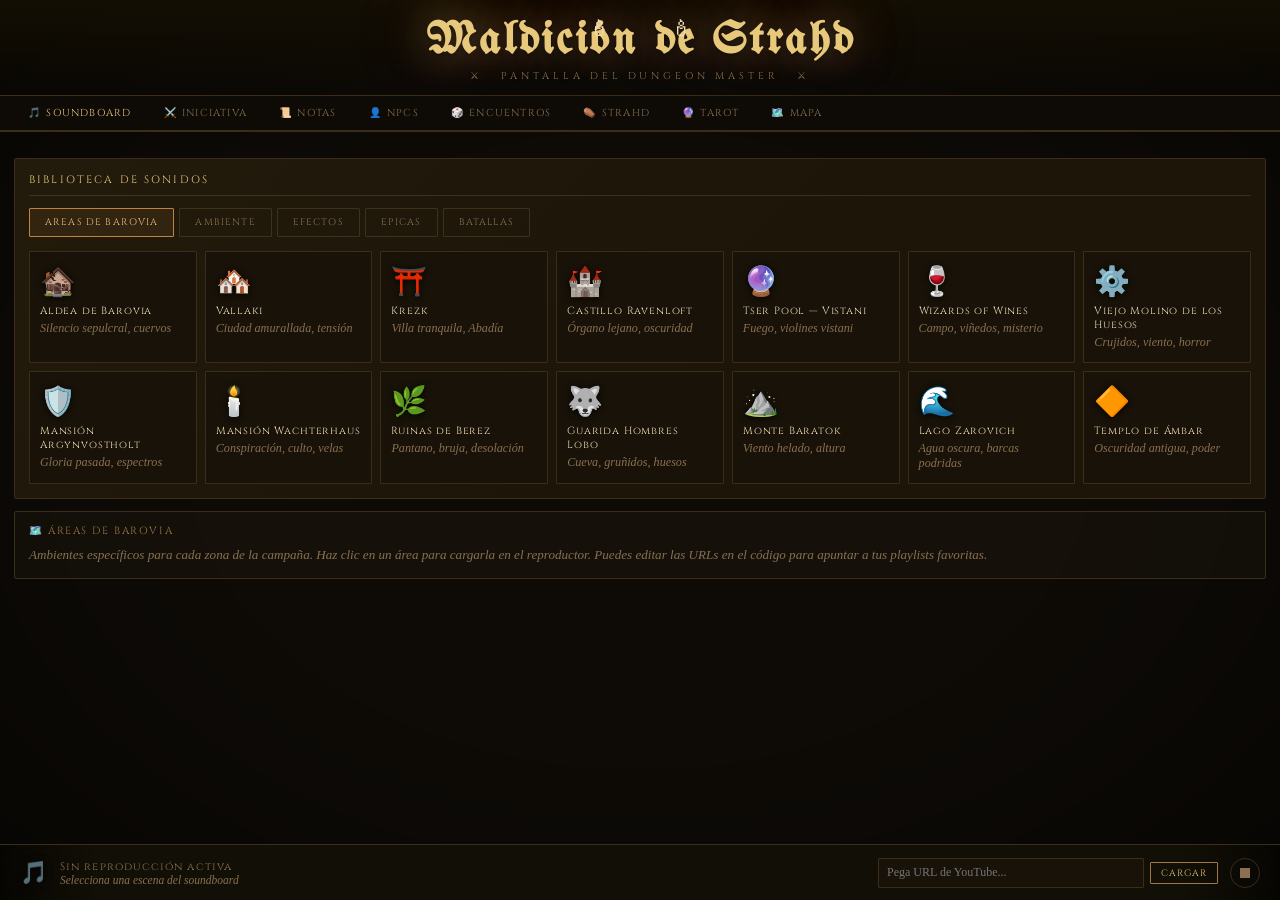
==== commit 6d7d6850: "Update index.html" ====
--- a/index.html
+++ b/index.html
@@ -4,40 +4,39 @@
 <meta charset="UTF-8">
 <meta name="viewport" content="width=device-width, initial-scale=1.0">
 <title>Curse of Strahd — DM Screen</title>
-<link href="https://fonts.googleapis.com/css2?family=UnifrakturMaguntia&family=Cinzel+Decorative:wght@400;700;900&family=Cinzel:wght@400;600;700&family=IM+Fell+English:ital@0;1&display=swap" rel="stylesheet">
+<link href="https://fonts.googleapis.com/css2?family=UnifrakturMaguntia&family=Cinzel:wght@400;600;700&family=IM+Fell+English:ital@0;1&display=swap" rel="stylesheet">
 <link rel="stylesheet" href="css/style.css">
 </head>
 <body>
 
 <header>
-  <div class="candles"><span class="candle">🕯</span><span class="candle">🕯</span></div>
-  <h1>Maldición de Strahd</h1>
-  <p>⚔ &nbsp; Pantalla del Dungeon Master &nbsp; ⚔</p>
+  <div class="candles"><span class="candle">&#x1F56F;</span><span class="candle">&#x1F56F;</span></div>
+  <h1>Maldici&#xF3;n de Strahd</h1>
+  <p>&#x2694; &nbsp; Pantalla del Dungeon Master &nbsp; &#x2694;</p>
 </header>
 
 <div class="main-tabs">
-  <div class="main-tab active" onclick="switchMain('soundboard')">🎵 Soundboard</div>
-  <div class="main-tab"       onclick="switchMain('initiative')">⚔️ Iniciativa</div>
-  <div class="main-tab"       onclick="switchMain('notes')">📜 Notas</div>
-  <div class="main-tab"       onclick="switchMain('npcs')">👤 NPCs</div>
-  <div class="main-tab"       onclick="switchMain('encounters')">🎲 Encuentros</div>
-  <div class="main-tab"       onclick="switchMain('strahd')">⚰️ Strahd</div>
-  <div class="main-tab"       onclick="switchMain('tarot')">🔮 Tarot</div>
-  <div class="main-tab"       onclick="switchMain('mapa')">🗺️ Mapa</div>
-</div>
-
-<!-- ══ SOUNDBOARD ══ -->
+  <div class="main-tab active" onclick="switchMain('soundboard')">&#x1F3B5; Soundboard</div>
+  <div class="main-tab" onclick="switchMain('initiative')">&#x2694;&#xFE0F; Iniciativa</div>
+  <div class="main-tab" onclick="switchMain('notes')">&#x1F4DC; Notas</div>
+  <div class="main-tab" onclick="switchMain('npcs')">&#x1F464; NPCs</div>
+  <div class="main-tab" onclick="switchMain('encounters')">&#x1F3B2; Encuentros</div>
+  <div class="main-tab" onclick="switchMain('strahd')">&#x26B0;&#xFE0F; Strahd</div>
+  <div class="main-tab" onclick="switchMain('tarot')">&#x1F52E; Tarot</div>
+  <div class="main-tab" onclick="switchMain('mapa')">&#x1F5FA;&#xFE0F; Mapa</div>
+</div>
+
+<!-- SOUNDBOARD -->
 <div id="panel-soundboard" class="main-panel active">
-<div class="container">
-<div style="margin-top:12px;">
-  <div class="card">
-    <div class="card-title">🎛️ Biblioteca de Sonidos</div>
+<div class="container"><div style="margin-top:12px;">
+  <div class="card">
+    <div class="card-title">Biblioteca de Sonidos</div>
     <div class="sb-cats">
-      <div class="sb-cat active" data-cat="areas"   onclick="switchCat('areas')">🗺 Áreas de Barovia</div>
-      <div class="sb-cat" data-cat="ambiente"        onclick="switchCat('ambiente')">🌿 Ambiente</div>
-      <div class="sb-cat" data-cat="efectos"         onclick="switchCat('efectos')">⚡ Efectos</div>
-      <div class="sb-cat" data-cat="epicas"          onclick="switchCat('epicas')">🎼 Épicas</div>
-      <div class="sb-cat" data-cat="batallas"        onclick="switchCat('batallas')">🔥 Batallas</div>
+      <div class="sb-cat active" data-cat="areas" onclick="switchCat('areas')">Areas de Barovia</div>
+      <div class="sb-cat" data-cat="ambiente" onclick="switchCat('ambiente')">Ambiente</div>
+      <div class="sb-cat" data-cat="efectos" onclick="switchCat('efectos')">Efectos</div>
+      <div class="sb-cat" data-cat="epicas" onclick="switchCat('epicas')">Epicas</div>
+      <div class="sb-cat" data-cat="batallas" onclick="switchCat('batallas')">Batallas</div>
     </div>
     <div id="sb-stream-grid" class="sb-grid"></div>
     <div id="sb-sfx-layout" style="display:none;">
@@ -45,162 +44,149 @@
       <div class="sfx-log" id="sfx-log">Sin efectos recientes...</div>
     </div>
   </div>
-  <div class="cat-info mt-12" id="cat-info-box">
-    <div class="cat-info-title" id="cat-info-title"></div>
-    <p id="cat-info-text"></p>
-  </div>
-</div>
-</div>
-</div>
-
-<!-- ══ MINI PLAYER BAR (fijo abajo) ══ -->
-<div class="mini-player" id="mini-player">
-  <span class="mp-icon" id="mp-icon">🎵</span>
+  <div class="cat-info mt-12"><div class="cat-info-title" id="cat-info-title"></div><p id="cat-info-text"></p></div>
+</div></div>
+</div>
+
+<!-- MINI PLAYER -->
+<div class="mini-player">
+  <span class="mp-icon" id="mp-icon">&#x1F3B5;</span>
   <div class="mp-info mp-idle" id="mp-info">
-    <div class="mp-name" id="mp-name">Sin reproducción activa</div>
-    <div class="mp-sub"  id="mp-sub">Selecciona una escena del soundboard</div>
+    <div class="mp-name" id="mp-name">Sin reproducci&#xF3;n activa</div>
+    <div class="mp-sub" id="mp-sub">Selecciona una escena del soundboard</div>
   </div>
   <div class="mp-url-wrap">
     <input type="text" id="custom-url" placeholder="Pega URL de YouTube...">
     <button class="btn btn-gold btn-sm" onclick="loadCustom()">Cargar</button>
   </div>
   <div class="mp-controls">
-    <button class="mp-stop" onclick="stopPlayer()" title="Detener">⏹</button>
+    <button class="mp-stop" onclick="stopPlayer()" title="Detener">&#x23F9;</button>
   </div>
 </div>
 <iframe id="yt-frame" class="yt-hidden" src="" allowfullscreen allow="autoplay;encrypted-media"></iframe>
 
-<!-- ══ INICIATIVA ══ -->
+<!-- INICIATIVA -->
 <div id="panel-initiative" class="main-panel">
 <div class="container" style="margin-top:12px;display:flex;flex-direction:column;gap:12px;">
-
   <div class="card">
     <div class="card-title" style="justify-content:space-between;">
-      <span>⚔️ Orden de Combate</span>
+      <span>Orden de Combate</span>
       <div style="display:flex;gap:6px;align-items:center;">
         <span class="round-label" id="round-label">Ronda 1</span>
         <span id="combat-timer" style="font-family:'Cinzel',serif;font-size:.65rem;color:var(--text-dim);letter-spacing:.1em;">00:00</span>
       </div>
     </div>
     <div class="round-bar">
-      <button class="btn btn-blood btn-sm" onclick="nextTurn()">▶ Siguiente Turno</button>
-      <button class="btn btn-ghost btn-sm" onclick="sortInit()">↕ Ordenar</button>
-      <button class="btn btn-ghost btn-sm" onclick="resetCombat()">↺ Reset</button>
-      <button class="btn btn-ghost btn-sm" onclick="rollAllInit()">🎲 Tirar Init Todo</button>
-    </div>
-    <div class="init-list" id="init-list"><div class="no-data">Añade combatientes para comenzar...</div></div>
+      <button class="btn btn-blood btn-sm" onclick="nextTurn()">Siguiente Turno</button>
+      <button class="btn btn-ghost btn-sm" onclick="sortInit()">Ordenar</button>
+      <button class="btn btn-ghost btn-sm" onclick="resetCombat()">Reset</button>
+      <button class="btn btn-ghost btn-sm" onclick="rollAllInit()">Tirar Init Todo</button>
+    </div>
+    <div class="init-list" id="init-list"><div class="no-data">A&ntilde;ade combatientes para comenzar...</div></div>
     <hr class="divider">
     <div style="display:grid;grid-template-columns:1fr 58px 60px 80px auto;gap:6px;align-items:center;">
-      <input type="text"   id="new-name" placeholder="Nombre del combatiente">
+      <input type="text" id="new-name" placeholder="Nombre del combatiente">
       <input type="number" id="new-init" placeholder="Init" min="1" max="30">
-      <input type="number" id="new-hp"   placeholder="PV" min="1">
+      <input type="number" id="new-hp" placeholder="PV" min="1">
       <select id="new-type">
         <option value="enemy">Enemigo</option>
         <option value="ally">Aliado</option>
         <option value="neutral">Neutro</option>
       </select>
-      <button class="btn btn-blood" onclick="addCombatant()">+ Añadir</button>
+      <button class="btn btn-blood" onclick="addCombatant()">+ A&ntilde;adir</button>
     </div>
     <div class="mt-12">
-      <p class="text-dim" style="margin-bottom:7px;">Añadir rápido:</p>
+      <p class="text-dim" style="margin-bottom:7px;">A&ntilde;adir r&aacute;pido:</p>
       <div style="display:flex;flex-wrap:wrap;gap:6px;">
-        <button class="btn btn-ghost btn-sm" onclick="quickAdd('Zombi',8,22)">🧟 Zombi</button>
-        <button class="btn btn-ghost btn-sm" onclick="quickAdd('Esqueleto',13,13)">💀 Esqueleto</button>
-        <button class="btn btn-ghost btn-sm" onclick="quickAdd('Lobo',13,11)">🐺 Lobo</button>
-        <button class="btn btn-ghost btn-sm" onclick="quickAdd('Murciélago Gigante',6,22)">🦇 Murc. Gigante</button>
-        <button class="btn btn-ghost btn-sm" onclick="quickAdd('Guardia Vampiro',12,45)">🧛 G.Vampiro</button>
-        <button class="btn btn-ghost btn-sm" onclick="quickAdd('Espectro',12,22)">👻 Espectro</button>
-        <button class="btn btn-ghost btn-sm" onclick="quickAdd('Hombre Lobo',11,58)">🐺 H.Lobo</button>
-        <button class="btn btn-ghost btn-sm" onclick="quickAdd('Strahd',10,144)">⚰️ Strahd</button>
-      </div>
-    </div>
-  </div>
-
-  <div class="card">
-    <div class="card-title">🩸 Referencia de Condiciones</div>
+        <button class="btn btn-ghost btn-sm" onclick="quickAdd('Zombi',8,22)">Zombi</button>
+        <button class="btn btn-ghost btn-sm" onclick="quickAdd('Esqueleto',13,13)">Esqueleto</button>
+        <button class="btn btn-ghost btn-sm" onclick="quickAdd('Lobo',13,11)">Lobo</button>
+        <button class="btn btn-ghost btn-sm" onclick="quickAdd('Murcielago Gigante',6,22)">Murc. Gigante</button>
+        <button class="btn btn-ghost btn-sm" onclick="quickAdd('Guardia Vampiro',12,45)">G.Vampiro</button>
+        <button class="btn btn-ghost btn-sm" onclick="quickAdd('Espectro',12,22)">Espectro</button>
+        <button class="btn btn-ghost btn-sm" onclick="quickAdd('Hombre Lobo',11,58)">H.Lobo</button>
+        <button class="btn btn-ghost btn-sm" onclick="quickAdd('Strahd',10,144)">Strahd</button>
+      </div>
+    </div>
+  </div>
+  <div class="card">
+    <div class="card-title">Referencia de Condiciones</div>
     <div style="display:grid;grid-template-columns:repeat(auto-fill,minmax(200px,1fr));gap:6px;">
-      <div class="cond-ref"><strong>Asustado</strong> — Desventaja en tiradas con la fuente visible. No puede acercarse voluntariamente.</div>
-      <div class="cond-ref"><strong>Cegado</strong> — Falla automáticamente Percepción visual. Desventaja en ataques. Ventaja contra él.</div>
-      <div class="cond-ref"><strong>Paralizado</strong> — Incapacitado. Falla Fue y Des. Ataques tienen ventaja. Crítico si a 1m.</div>
-      <div class="cond-ref"><strong>Envenenado</strong> — Desventaja en ataques y tiradas de característica.</div>
-      <div class="cond-ref"><strong>Aturdido</strong> — Incapacitado. Falla Fue y Des. Ataques tienen ventaja.</div>
-      <div class="cond-ref"><strong>Hechizado</strong> — No puede atacar al hechizador. Ventaja en social del hechizador.</div>
-      <div class="cond-ref"><strong>Inconsciente</strong> — Incapacitado, cae. Falla Fue y Des. Ataques ventaja. Crítico a 1m.</div>
-      <div class="cond-ref"><strong>Derribado</strong> — Movimiento a mitad. Desventaja en ataques. Ventaja vs él a 1m.</div>
-      <div class="cond-ref"><strong>Atrapado</strong> — Velocidad 0. Desventaja en ataques. Ventaja en ataques vs él.</div>
-      <div class="cond-ref"><strong>Petrificado</strong> — Transformado, incapacitado. Resistencia a todo daño. Inmune a veneno.</div>
-      <div class="cond-ref"><strong>Invisible</strong> — Imposible ver sin magia. Ventaja en ataques. Desventaja vs él.</div>
-      <div class="cond-ref"><strong>Maldito</strong> — Desventaja en tiradas vs el lanzador. Vulnerabilidad a daño necrótico.</div>
-    </div>
-  </div>
-
-</div>
-</div>
-
-<!-- ══ NOTAS ══ -->
+      <div class="cond-ref"><strong>Asustado</strong> &mdash; Desventaja en tiradas con la fuente visible.</div>
+      <div class="cond-ref"><strong>Cegado</strong> &mdash; Falla Percepci&oacute;n visual. Desventaja ataques.</div>
+      <div class="cond-ref"><strong>Paralizado</strong> &mdash; Incapacitado. Falla Fue y Des. Cr&iacute;tico si a 1m.</div>
+      <div class="cond-ref"><strong>Envenenado</strong> &mdash; Desventaja en ataques y tiradas de caracter&iacute;stica.</div>
+      <div class="cond-ref"><strong>Aturdido</strong> &mdash; Incapacitado. Falla Fue y Des. Ataques con ventaja.</div>
+      <div class="cond-ref"><strong>Hechizado</strong> &mdash; No puede atacar al hechizador.</div>
+      <div class="cond-ref"><strong>Inconsciente</strong> &mdash; Incapacitado, cae. Cr&iacute;tico si a 1m.</div>
+      <div class="cond-ref"><strong>Derribado</strong> &mdash; Movimiento a mitad. Desventaja ataques.</div>
+      <div class="cond-ref"><strong>Atrapado</strong> &mdash; Velocidad 0. Desventaja ataques.</div>
+      <div class="cond-ref"><strong>Petrificado</strong> &mdash; Incapacitado. Resistencia todo da&ntilde;o.</div>
+      <div class="cond-ref"><strong>Invisible</strong> &mdash; Ventaja ataques. Desventaja contra &eacute;l.</div>
+      <div class="cond-ref"><strong>Maldito</strong> &mdash; Desventaja vs lanzador. Vuln. necr&oacute;tico.</div>
+    </div>
+  </div>
+</div>
+</div>
+
+<!-- NOTAS -->
 <div id="panel-notes" class="main-panel">
 <div class="container" style="margin-top:12px;display:flex;flex-direction:column;gap:12px;">
-
   <div class="card">
     <div class="card-title" style="justify-content:space-between;">
-      <span>💾 Gestión de Sesiones</span>
+      <span>Gesti&oacute;n de Sesiones</span>
       <span id="save-indicator" style="font-size:.7rem;color:var(--text-dim);font-style:italic;"></span>
     </div>
     <div style="display:grid;grid-template-columns:1fr auto auto auto;gap:8px;align-items:center;">
       <select id="session-select" onchange="loadSession(this.value)">
-        <option value="">— Nueva sesión —</option>
-      </select>
-      <button class="btn btn-blood btn-sm" onclick="saveSession()">💾 Guardar</button>
+        <option value="">Nueva sesi&oacute;n</option>
+      </select>
+      <button class="btn btn-blood btn-sm" onclick="saveSession()">Guardar</button>
       <button class="btn btn-ghost btn-sm" onclick="newSession()">+ Nueva</button>
-      <button class="btn btn-ghost btn-sm" onclick="deleteSession()" style="color:#f09090;">🗑 Borrar</button>
+      <button class="btn btn-ghost btn-sm" onclick="deleteSession()" style="color:#f09090;">Borrar</button>
     </div>
     <div style="margin-top:8px;display:flex;gap:8px;align-items:center;">
-      <input type="text" id="session-title" placeholder="Título de la sesión (ej: Sesión 4 — La caída de Vallaki)">
+      <input type="text" id="session-title" placeholder="T&iacute;tulo de la sesi&oacute;n">
       <span id="session-date" style="font-size:.72rem;color:var(--text-dim);white-space:nowrap;"></span>
     </div>
   </div>
-
   <div class="notes-grid">
     <div class="card">
       <div class="card-title" style="justify-content:space-between;">
-        <span>📜 Notas de Sesión</span>
+        <span>Notas de Sesi&oacute;n</span>
         <button class="btn btn-ghost btn-sm" onclick="clearTA('session-notes')">Limpiar</button>
       </div>
-      <textarea class="notes-ta" id="session-notes" oninput="markUnsaved()"
-        placeholder="Lo que ocurre en la sesión...&#10;&#10;• Pistas encontradas&#10;• Decisiones clave&#10;• PX otorgados"></textarea>
+      <textarea class="notes-ta" id="session-notes" oninput="markUnsaved()" placeholder="Lo que ocurre..."></textarea>
     </div>
     <div class="card">
       <div class="card-title" style="justify-content:space-between;">
-        <span>🗺 Lugares &amp; Clues</span>
+        <span>Lugares y Clues</span>
         <button class="btn btn-ghost btn-sm" onclick="clearTA('location-notes')">Limpiar</button>
       </div>
-      <textarea class="notes-ta" id="location-notes" oninput="markUnsaved()"
-        placeholder="ALDEA DE BAROVIA:&#10;-&#10;&#10;VALLAKI:&#10;-&#10;&#10;CASTILLO RAVENLOFT:&#10;-"></textarea>
-    </div>
-  </div>
-
-  <div class="card">
-    <div class="card-title">📌 Notas Rápidas</div>
+      <textarea class="notes-ta" id="location-notes" oninput="markUnsaved()" placeholder="ALDEA:&#10;-&#10;&#10;VALLAKI:&#10;-"></textarea>
+    </div>
+  </div>
+  <div class="card">
+    <div class="card-title">Notas R&aacute;pidas</div>
     <div id="qnotes-list"></div>
     <div style="display:flex;gap:8px;margin-top:8px;">
-      <input type="text" id="qnote-input" placeholder="Nota rápida..." onkeydown="if(event.key==='Enter')addQNote()">
-      <button class="btn btn-blood btn-sm" style="white-space:nowrap;" onclick="addQNote()">+ Añadir</button>
-    </div>
-  </div>
-
-</div>
-</div>
-
-<!-- ══ NPCs ══ -->
+      <input type="text" id="qnote-input" placeholder="Nota r&aacute;pida..." onkeydown="if(event.key==='Enter')addQNote()">
+      <button class="btn btn-blood btn-sm" style="white-space:nowrap;" onclick="addQNote()">+ A&ntilde;adir</button>
+    </div>
+  </div>
+</div>
+</div>
+
+<!-- NPCs -->
 <div id="panel-npcs" class="main-panel">
 <div class="container" style="margin-top:12px;">
 <div class="grid-2" style="gap:12px;">
   <div class="card">
-    <div class="card-title">🎲 Generador de Nombres</div>
+    <div class="card-title">Generador de Nombres</div>
     <div style="display:flex;gap:8px;margin-bottom:10px;">
       <select id="name-origin">
         <option value="barovian">Baroviano</option>
-        <option value="noble">Noble / Vampírico</option>
+        <option value="noble">Noble / Vamp&iacute;rico</option>
         <option value="vistani">Vistani</option>
         <option value="werewolf">Hombre Lobo</option>
       </select>
@@ -209,42 +195,42 @@
         <option value="f">Femenino</option>
         <option value="any">Ambos</option>
       </select>
-      <button class="btn btn-blood btn-sm" onclick="genName()">🎲</button>
-    </div>
-    <div class="name-big" id="name-result">— — —</div>
+      <button class="btn btn-blood btn-sm" onclick="genName()">Tirar</button>
+    </div>
+    <div class="name-big" id="name-result">--- ---</div>
     <button class="btn btn-ghost btn-sm" style="width:100%;margin-bottom:10px;" onclick="genMultiple()">Generar 5 nombres</button>
     <div id="name-list"></div>
     <hr class="divider">
-    <div class="card-title" style="margin-top:4px;">✨ Rasgos del NPC</div>
-    <button class="btn btn-ghost btn-sm" style="width:100%;margin-bottom:10px;" onclick="genTraits()">🎲 Rasgos aleatorios</button>
+    <div class="card-title" style="margin-top:4px;">Rasgos del NPC</div>
+    <button class="btn btn-ghost btn-sm" style="width:100%;margin-bottom:10px;" onclick="genTraits()">Rasgos aleatorios</button>
     <div class="grid-2" style="gap:7px;">
-      <div class="trait-box"><label>Apariencia</label><span id="t0" class="text-dim">—</span></div>
-      <div class="trait-box"><label>Personalidad</label><span id="t1" class="text-dim">—</span></div>
-      <div class="trait-box"><label>Defecto</label><span id="t2" class="text-dim">—</span></div>
-      <div class="trait-box"><label>Motivación</label><span id="t3" class="text-dim">—</span></div>
-    </div>
-  </div>
-  <div class="card">
-    <div class="card-title">📋 NPCs de la Campaña</div>
+      <div class="trait-box"><label>Apariencia</label><span id="t0" class="text-dim">-</span></div>
+      <div class="trait-box"><label>Personalidad</label><span id="t1" class="text-dim">-</span></div>
+      <div class="trait-box"><label>Defecto</label><span id="t2" class="text-dim">-</span></div>
+      <div class="trait-box"><label>Motivaci&oacute;n</label><span id="t3" class="text-dim">-</span></div>
+    </div>
+  </div>
+  <div class="card">
+    <div class="card-title">NPCs de la Campa&ntilde;a</div>
     <div id="npc-list" style="max-height:380px;overflow-y:auto;"></div>
     <hr class="divider">
     <div style="display:flex;flex-direction:column;gap:6px;">
       <input type="text" id="npc-name" placeholder="Nombre del NPC">
-      <input type="text" id="npc-role" placeholder="Rol / Descripción breve">
+      <input type="text" id="npc-role" placeholder="Rol / Descripci&oacute;n breve">
       <textarea id="npc-notes" placeholder="Notas, secretos, actitud..." style="min-height:54px;resize:vertical;font-size:.83rem;"></textarea>
-      <button class="btn btn-blood btn-sm" onclick="addNpc()">+ Añadir NPC</button>
-    </div>
-  </div>
-</div>
-</div>
-</div>
-
-<!-- ══ ENCUENTROS ══ -->
+      <button class="btn btn-blood btn-sm" onclick="addNpc()">+ A&ntilde;adir NPC</button>
+    </div>
+  </div>
+</div>
+</div>
+</div>
+
+<!-- ENCUENTROS -->
 <div id="panel-encounters" class="main-panel">
 <div class="container" style="margin-top:12px;">
 <div class="grid-2" style="gap:12px;">
   <div class="card">
-    <div class="card-title">🎲 Dados</div>
+    <div class="card-title">Dados</div>
     <div style="display:flex;flex-wrap:wrap;gap:7px;margin-bottom:12px;">
       <button class="btn btn-blood" onclick="rollDie(4)">d4</button>
       <button class="btn btn-blood" onclick="rollDie(6)">d6</button>
@@ -255,21 +241,21 @@
       <button class="btn btn-blood" onclick="rollDie(100)">d100</button>
     </div>
     <div style="min-height:90px;display:flex;align-items:center;justify-content:center;">
-      <div class="dice-big" id="dice-result">—</div>
+      <div class="dice-big" id="dice-result">-</div>
     </div>
     <div id="dice-history" style="margin-top:8px;max-height:130px;overflow-y:auto;"></div>
     <hr class="divider">
     <div style="display:flex;gap:6px;align-items:center;">
-      <input type="number" id="d-num"   value="1"  min="1" max="20" style="width:50px;">
+      <input type="number" id="d-num" value="1" min="1" max="20" style="width:50px;">
       <span style="color:var(--text-dim);">d</span>
       <input type="number" id="d-sides" value="20" min="2" style="width:55px;">
       <span style="color:var(--text-dim);">+</span>
-      <input type="number" id="d-mod"   value="0"  style="width:50px;">
-      <button class="btn btn-gold btn-sm" onclick="rollCustom()">🎲 Tirar</button>
-    </div>
-  </div>
-  <div class="card">
-    <div class="card-title">🐺 Encuentros Aleatorios</div>
+      <input type="number" id="d-mod" value="0" style="width:50px;">
+      <button class="btn btn-gold btn-sm" onclick="rollCustom()">Tirar</button>
+    </div>
+  </div>
+  <div class="card">
+    <div class="card-title">Encuentros Aleatorios</div>
     <div style="display:flex;gap:8px;margin-bottom:10px;">
       <select id="enc-zone" onchange="renderEncTable(this.value)" style="flex:1;">
         <option value="forest">Bosque Svalich</option>
@@ -279,7 +265,7 @@
         <option value="road">Camino</option>
         <option value="tavern">Taberna</option>
       </select>
-      <button class="btn btn-blood btn-sm" onclick="rollEncounter()">🎲 Tirar</button>
+      <button class="btn btn-blood btn-sm" onclick="rollEncounter()">Tirar</button>
     </div>
     <div id="enc-result"></div>
     <div style="margin-top:10px;max-height:280px;overflow-y:auto;">
@@ -290,423 +276,58 @@
 </div>
 </div>
 
-<!-- ══ STRAHD ══ -->
+<!-- STRAHD -->
 <div id="panel-strahd" class="main-panel">
 <div class="container" style="margin-top:12px;">
-
   <div class="card" style="margin-bottom:12px;">
     <div class="card-title" style="justify-content:space-between;">
-      <span style="display:flex;align-items:center;gap:10px;">
-        <span style="font-family:'UnifrakturMaguntia',cursive;font-size:1.6rem;color:var(--blood-bright);">Strahd von Zarovich</span>
-      </span>
-      <span style="font-family:'Cinzel',serif;font-size:.62rem;color:var(--text-dim);letter-spacing:.15em;">El Vampiro • El Diablo • El Señor</span>
-    </div>
-    <p style="font-size:.84rem;color:var(--text-dim);font-style:italic;line-height:1.65;">
-      Monstruo CR 15 · No-muerto (vampiro) · Caótico Maligno · Tamaño mediano · Visión en oscuridad 120 ft
-    </p>
-  </div>
-
-  <div id="strahd-panel-inner">
-    <div class="no-data">Cargando panel de Strahd...</div>
-  </div>
-
-</div>
-</div>
-
-<!-- ══ TAROT ══ -->
+      <span style="font-family:'UnifrakturMaguntia',cursive;font-size:1.5rem;color:var(--blood-bright);">Strahd von Zarovich</span>
+      <span style="font-family:'Cinzel',serif;font-size:.6rem;color:var(--text-dim);">CR 15 &middot; No-muerto &middot; Vampiro</span>
+    </div>
+    <p style="font-size:.83rem;color:var(--text-dim);font-style:italic;">CA 16 &middot; 144 PV &middot; Velocidad 9m &middot; Vuelo 18m &middot; Visión oscura 120ft</p>
+  </div>
+  <div id="strahd-panel-inner"><div class="no-data">Cargando...</div></div>
+</div>
+</div>
+
+<!-- TAROT -->
 <div id="panel-tarot" class="main-panel">
 <div class="container" style="margin-top:12px;">
-
-  <div class="card" style="margin-bottom:12px;">
+  <div class="card">
     <div class="card-title" style="justify-content:space-between;">
-      <span>🔮 Lectura de Madam Eva — Las Cartas del Tarokka</span>
+      <span>Lectura de Madam Eva - Cartas del Tarokka</span>
       <div style="display:flex;gap:8px;">
-        <button class="btn btn-gold btn-sm"  onclick="revealAll()">👁 Revelar Todas</button>
-        <button class="btn btn-ghost btn-sm" onclick="hideAll()">🙈 Ocultar Todas</button>
-      </div>
-    </div>
-    <p style="font-size:.84rem;color:var(--text-dim);font-style:italic;line-height:1.7;text-align:center;padding:8px 20px;border-bottom:1px solid var(--border);margin-bottom:16px;">
-      Las cartas han sido tiradas. Cinco destinos aguardan ser revelados.<br>
-      Haz clic en cada carta en el momento dramático adecuado para revelarla ante los jugadores.
+        <button class="btn btn-gold btn-sm" onclick="revealAll()">Revelar Todas</button>
+        <button class="btn btn-ghost btn-sm" onclick="hideAll()">Ocultar</button>
+      </div>
+    </div>
+    <p style="font-size:.83rem;color:var(--text-dim);font-style:italic;text-align:center;padding:8px 20px;border-bottom:1px solid var(--border);margin-bottom:16px;">
+      Haz clic en cada carta para revelarla en el momento dram&aacute;tico adecuado.
     </p>
     <div id="tarot-cards"></div>
   </div>
-
-</div>
-</div>
-
-<!-- ══ MAPA ══ -->
+</div>
+</div>
+
+<!-- MAPA -->
 <div id="panel-mapa" class="main-panel">
 <div class="container" style="margin-top:12px;">
-
-  <div class="card" style="margin-bottom:12px;">
-    <div class="card-title" style="justify-content:space-between;">
-      <span>🗺️ Mapa de Barovia</span>
-      <div style="display:flex;gap:8px;align-items:center;">
-        <span id="map-selected-name" style="font-family:'Cinzel',serif;font-size:.65rem;color:var(--gold);letter-spacing:.1em;"></span>
-        <button class="btn btn-ghost btn-sm" onclick="clearMapSelection()">✕ Limpiar</button>
-      </div>
-    </div>
-
-    <!-- Mapa SVG interactivo -->
-    <div style="position:relative;width:100%;background:var(--bg2);border:1px solid var(--border);border-radius:2px;overflow:hidden;">
-      <svg id="barovia-map" viewBox="0 0 900 600" style="width:100%;display:block;cursor:pointer;">
-
-        <!-- Fondo niebla / terreno -->
-        <defs>
-          <radialGradient id="fogGrad" cx="50%" cy="50%" r="60%">
-            <stop offset="0%"   stop-color="#1c1508"/>
-            <stop offset="100%" stop-color="#0e0b07"/>
-          </radialGradient>
-          <filter id="glow">
-            <feGaussianBlur stdDeviation="3" result="blur"/>
-            <feMerge><feMergeNode in="blur"/><feMergeNode in="SourceGraphic"/></feMerge>
-          </filter>
-        </defs>
-
-        <rect width="900" height="600" fill="url(#fogGrad)"/>
-
-        <!-- Montañas (decorativas) -->
-        <g fill="#1a1408" stroke="#2a2010" stroke-width="1" opacity="0.8">
-          <!-- Norte -->
-          <polygon points="0,80 60,20 120,80"/>
-          <polygon points="80,90 150,10 220,90"/>
-          <polygon points="180,85 240,25 300,85"/>
-          <polygon points="580,75 650,5  720,75"/>
-          <polygon points="680,80 740,15 810,80"/>
-          <polygon points="780,85 850,10 920,85"/>
-          <!-- Sur -->
-          <polygon points="0,520 60,460 120,520"/>
-          <polygon points="80,530 150,455 220,530"/>
-          <polygon points="750,515 820,450 890,515"/>
-          <polygon points="820,525 880,460 940,525"/>
-        </g>
-
-        <!-- Río Ivlis -->
-        <path d="M 280,50 C 300,150 270,200 290,280 C 310,360 280,420 300,500" 
-              fill="none" stroke="#203050" stroke-width="8" opacity="0.6"/>
-        <path d="M 280,50 C 300,150 270,200 290,280 C 310,360 280,420 300,500" 
-              fill="none" stroke="#304060" stroke-width="3" opacity="0.4"/>
-
-        <!-- Lago Zarovich -->
-        <ellipse cx="480" cy="180" rx="70" ry="40" fill="#1a2840" stroke="#253550" stroke-width="2" opacity="0.8"/>
-        <text x="480" y="185" text-anchor="middle" fill="#405070" font-size="9" font-style="italic">Lago Zarovich</text>
-
-        <!-- Bosque Svalich (áreas) -->
-        <g fill="#0f1a0a" opacity="0.5">
-          <ellipse cx="200" cy="300" rx="150" ry="120"/>
-          <ellipse cx="600" cy="350" rx="130" ry="100"/>
-          <ellipse cx="400" cy="480" rx="100" ry="70"/>
-        </g>
-
-        <!-- LOCALIZACIONES — puntos interactivos -->
-        <!-- Cada grupo tiene: círculo, icono, label, y onclick -->
-
-        <!-- 1. Aldea de Barovia -->
-        <g class="map-loc" onclick="selectLocation('aldea')" id="loc-aldea" transform="translate(300,400)">
-          <circle r="18" fill="#1c1508" stroke="#5a3020" stroke-width="2" class="loc-circle"/>
-          <text y="5"  text-anchor="middle" font-size="16">🏚️</text>
-          <text y="30" text-anchor="middle" fill="#c4a870" font-size="9" font-family="Cinzel">Aldea de Barovia</text>
-        </g>
-
-        <!-- 2. Vallaki -->
-        <g class="map-loc" onclick="selectLocation('vallaki')" id="loc-vallaki" transform="translate(460,310)">
-          <circle r="18" fill="#1c1508" stroke="#5a3020" stroke-width="2" class="loc-circle"/>
-          <text y="5"  text-anchor="middle" font-size="16">🏘️</text>
-          <text y="30" text-anchor="middle" fill="#c4a870" font-size="9" font-family="Cinzel">Vallaki</text>
-        </g>
-
-        <!-- 3. Castillo Ravenloft -->
-        <g class="map-loc" onclick="selectLocation('ravenloft')" id="loc-ravenloft" transform="translate(550,200)">
-          <circle r="22" fill="#1c0808" stroke="#8b0000" stroke-width="2.5" class="loc-circle"/>
-          <text y="6"  text-anchor="middle" font-size="20">🏰</text>
-          <text y="32" text-anchor="middle" fill="#e8a080" font-size="9" font-family="Cinzel">Castillo Ravenloft</text>
-        </g>
-
-        <!-- 4. Krezk -->
-        <g class="map-loc" onclick="selectLocation('krezk')" id="loc-krezk" transform="translate(200,250)">
-          <circle r="16" fill="#1c1508" stroke="#5a3020" stroke-width="2" class="loc-circle"/>
-          <text y="5"  text-anchor="middle" font-size="14">⛩️</text>
-          <text y="28" text-anchor="middle" fill="#c4a870" font-size="9" font-family="Cinzel">Krezk</text>
-        </g>
-
-        <!-- 5. Tser Pool Vistani -->
-        <g class="map-loc" onclick="selectLocation('tser')" id="loc-tser" transform="translate(370,200)">
-          <circle r="16" fill="#1c1508" stroke="#5a3020" stroke-width="2" class="loc-circle"/>
-          <text y="5"  text-anchor="middle" font-size="14">🔮</text>
-          <text y="28" text-anchor="middle" fill="#c4a870" font-size="9" font-family="Cinzel">Tser Pool</text>
-        </g>
-
-        <!-- 6. Wizards of Wines -->
-        <g class="map-loc" onclick="selectLocation('winery')" id="loc-winery" transform="translate(280,350)">
-          <circle r="15" fill="#1c1508" stroke="#5a3020" stroke-width="2" class="loc-circle"/>
-          <text y="5"  text-anchor="middle" font-size="13">🍷</text>
-          <text y="27" text-anchor="middle" fill="#c4a870" font-size="8" font-family="Cinzel">Wizards of Wines</text>
-        </g>
-
-        <!-- 7. Argynvostholt -->
-        <g class="map-loc" onclick="selectLocation('argyn')" id="loc-argyn" transform="translate(650,320)">
-          <circle r="16" fill="#1c1508" stroke="#4a6090" stroke-width="2" class="loc-circle"/>
-          <text y="5"  text-anchor="middle" font-size="14">🛡️</text>
-          <text y="28" text-anchor="middle" fill="#a0b8e0" font-size="8" font-family="Cinzel">Argynvostholt</text>
-        </g>
-
-        <!-- 8. Torre de Van Richten -->
-        <g class="map-loc" onclick="selectLocation('torre')" id="loc-torre" transform="translate(500,130)">
-          <circle r="16" fill="#1c1508" stroke="#8060c0" stroke-width="2" class="loc-circle"/>
-          <text y="5"  text-anchor="middle" font-size="14">🔭</text>
-          <text y="28" text-anchor="middle" fill="#b090e0" font-size="8" font-family="Cinzel">Torre Van Richten</text>
-        </g>
-
-        <!-- 9. Molino de los Huesos -->
-        <g class="map-loc" onclick="selectLocation('mill')" id="loc-mill" transform="translate(360,460)">
-          <circle r="15" fill="#1c1508" stroke="#5a3020" stroke-width="2" class="loc-circle"/>
-          <text y="5"  text-anchor="middle" font-size="13">⚙️</text>
-          <text y="27" text-anchor="middle" fill="#c4a870" font-size="8" font-family="Cinzel">Molino de Huesos</text>
-        </g>
-
-        <!-- 10. Mansión Wachterhaus -->
-        <g class="map-loc" onclick="selectLocation('wachter')" id="loc-wachter" transform="translate(490,360)">
-          <circle r="15" fill="#1c1508" stroke="#5a3020" stroke-width="2" class="loc-circle"/>
-          <text y="5"  text-anchor="middle" font-size="13">🕯️</text>
-          <text y="27" text-anchor="middle" fill="#c4a870" font-size="8" font-family="Cinzel">Wachterhaus</text>
-        </g>
-
-        <!-- 11. Templo del Ámbar -->
-        <g class="map-loc" onclick="selectLocation('amber')" id="loc-amber" transform="translate(720,150)">
-          <circle r="17" fill="#1c1508" stroke="#c08020" stroke-width="2" class="loc-circle"/>
-          <text y="5"  text-anchor="middle" font-size="15">🔶</text>
-          <text y="29" text-anchor="middle" fill="#e8c060" font-size="8" font-family="Cinzel">Templo del Ámbar</text>
-        </g>
-
-        <!-- 12. Guarida Hombres Lobo -->
-        <g class="map-loc" onclick="selectLocation('wolves')" id="loc-wolves" transform="translate(170,420)">
-          <circle r="15" fill="#1c1508" stroke="#5a3020" stroke-width="2" class="loc-circle"/>
-          <text y="5"  text-anchor="middle" font-size="13">🐺</text>
-          <text y="27" text-anchor="middle" fill="#c4a870" font-size="8" font-family="Cinzel">Guarida Lobos</text>
-        </g>
-
-        <!-- 13. Ruinas de Berez -->
-        <g class="map-loc" onclick="selectLocation('berez')" id="loc-berez" transform="translate(400,530)">
-          <circle r="15" fill="#1c1508" stroke="#5a3020" stroke-width="2" class="loc-circle"/>
-          <text y="5"  text-anchor="middle" font-size="13">🌿</text>
-          <text y="27" text-anchor="middle" fill="#c4a870" font-size="8" font-family="Cinzel">Ruinas de Berez</text>
-        </g>
-
-        <!-- Leyenda: tesoros de la profecía -->
-        <g transform="translate(750,400)">
-          <rect width="140" height="130" rx="2" fill="#12100a" stroke="#3a2e18" stroke-width="1"/>
-          <text x="70" y="18" text-anchor="middle" fill="#e8c87a" font-size="9" font-family="Cinzel">PROFECÍA</text>
-          <line x1="10" y1="24" x2="130" y2="24" stroke="#3a2e18"/>
-          <circle cx="20" cy="40"  r="5" fill="#8060c0" stroke="#6040a0"/>
-          <text x="30" y="44" fill="#b090e0" font-size="8">📖 Tomo — Van Richten</text>
-          <circle cx="20" cy="58"  r="5" fill="#a04020" stroke="#803010"/>
-          <text x="30" y="62" fill="#e0a080" font-size="8">✝️ Símbolo — Argynv.</text>
-          <circle cx="20" cy="76"  r="5" fill="#c08020" stroke="#a06010"/>
-          <text x="30" y="80" fill="#e8c060" font-size="8">☀️ Espada — Ámbar</text>
-          <circle cx="20" cy="94"  r="5" fill="#205080" stroke="#104060"/>
-          <text x="30" y="98" fill="#80b0e0" font-size="8">🌫️ Aliada — Errante</text>
-          <circle cx="20" cy="112" r="5" fill="#7a0000" stroke="#500000"/>
-          <text x="30" y="116" fill="#e08060" font-size="8">⚰️ Strahd — K86</text>
-        </g>
-
-      </svg>
-    </div>
-
-    <!-- Panel de info al seleccionar localización -->
-    <div id="map-info-panel" style="display:none;margin-top:12px;"></div>
-
-  </div>
-</div>
-</div>
-
-<!-- ══ STRAHD ══ -->
-<div id="panel-strahd" class="main-panel">
-<div class="container" style="margin-top:12px;display:flex;flex-direction:column;gap:12px;">
-
-  <div class="grid-2" style="gap:12px;align-items:start;">
-
-    <!-- Izquierda: HP, Fase, Acciones -->
-    <div style="display:flex;flex-direction:column;gap:12px;">
-      <div class="card">
-        <div class="card-title" style="justify-content:space-between;">
-          <span>🧛 Strahd von Zarovich</span>
-          <span style="font-size:.65rem;color:var(--text-dim);">CA 16 · Velocidad 9m · Vuelo 18m</span>
-        </div>
-        <div class="strahd-hp-wrap">
-          <div style="display:flex;justify-content:space-between;align-items:baseline;margin-bottom:4px;">
-            <div class="strahd-phase-badge" id="strahd-phase-badge">🧛 Fase 1 — El Señor de Ravenloft</div>
-            <div style="font-family:'UnifrakturMaguntia',cursive;font-size:1.8rem;color:var(--gold);">
-              <span id="strahd-hp-val">144</span><span style="font-size:.9rem;color:var(--text-dim);">/144</span>
-            </div>
-          </div>
-          <div class="strahd-hp-bar-bg">
-            <div class="strahd-hp-bar" id="strahd-hp-bar" style="width:100%;background:#5a9a5a;"></div>
-          </div>
-          <div style="display:flex;justify-content:space-between;">
-            <span class="strahd-phase-range" id="strahd-phase-range">144–97 PV</span>
-          </div>
-          <div class="strahd-phase-desc mt-8" id="strahd-phase-desc"></div>
-        </div>
-        <!-- Controles HP -->
-        <div style="display:flex;gap:6px;flex-wrap:wrap;margin-top:10px;">
-          <button class="btn btn-blood btn-sm" onclick="adjStrahdHp(-5)">−5</button>
-          <button class="btn btn-blood btn-sm" onclick="adjStrahdHp(-10)">−10</button>
-          <button class="btn btn-blood btn-sm" onclick="adjStrahdHp(-20)">−20</button>
-          <button class="btn btn-ghost btn-sm" onclick="adjStrahdHp(20)">+20 Regen</button>
-          <button class="btn btn-ghost btn-sm" onclick="adjStrahdHp(144)">Restaurar</button>
-          <button class="btn btn-ghost btn-sm" onclick="resetStrahd()">↺ Reset</button>
-        </div>
-        <div style="display:flex;gap:6px;margin-top:8px;">
-          <input type="number" id="strahd-hp-input" placeholder="PV exactos..." style="width:160px;">
-          <button class="btn btn-gold btn-sm" onclick="setStrahdHpManual()">Aplicar</button>
-        </div>
-        <div id="strahd-hp-log" style="margin-top:10px;max-height:120px;overflow-y:auto;"></div>
-      </div>
-
-      <div class="card">
-        <div class="card-title">⚔️ Acciones</div>
-        <table style="width:100%;border-collapse:collapse;">
-          <thead><tr>
-            <th style="text-align:left;font-family:'Cinzel',serif;font-size:.58rem;color:var(--text-dim);padding:4px 8px;border-bottom:1px solid var(--border);">Acción</th>
-            <th style="text-align:left;font-family:'Cinzel',serif;font-size:.58rem;color:var(--text-dim);padding:4px 8px;border-bottom:1px solid var(--border);">Bono</th>
-            <th style="text-align:left;font-family:'Cinzel',serif;font-size:.58rem;color:var(--text-dim);padding:4px 8px;border-bottom:1px solid var(--border);">Daño / Efecto</th>
-          </tr></thead>
-          <tbody id="strahd-actions" style="font-size:.8rem;"></tbody>
-        </table>
-      </div>
-
-      <div class="card">
-        <div class="card-title">⭐ Acciones Legendarias <span style="font-size:.65rem;color:var(--text-dim);font-family:'IM Fell English',serif;font-weight:normal;">(3/ronda, al final del turno de otro)</span></div>
-        <div id="strahd-legendary"></div>
-      </div>
-    </div>
-
-    <!-- Derecha: Humor, Ubicación, Resistencias -->
-    <div style="display:flex;flex-direction:column;gap:12px;">
-      <div class="card">
-        <div class="card-title">🎭 Estado Actual</div>
-        <div style="margin-bottom:10px;">
-          <label style="font-family:'Cinzel',serif;font-size:.6rem;color:var(--text-dim);letter-spacing:.12em;text-transform:uppercase;display:block;margin-bottom:6px;">Humor</label>
-          <select id="strahd-mood-select" onchange="updateMoodDisplay()" style="margin-bottom:10px;">
-            <option value="curious">🔍 Curioso</option>
-            <option value="obsessed">🌹 Obsesionado</option>
-            <option value="wrathful">🔥 Colérico</option>
-            <option value="playful">😈 Juguetón</option>
-            <option value="melancholy">🌑 Melancólico</option>
-            <option value="absent">🌫️ Ausente</option>
-          </select>
-          <div class="strahd-mood-box">
-            <span class="strahd-mood-icon" id="strahd-mood-icon">🔍</span>
-            <div>
-              <span class="mood-label" id="strahd-mood-label">Curioso</span>
-              <span class="mood-desc" id="strahd-mood-desc"></span>
-            </div>
-          </div>
-        </div>
-        <hr class="divider">
-        <label style="font-family:'Cinzel',serif;font-size:.6rem;color:var(--text-dim);letter-spacing:.12em;text-transform:uppercase;display:block;margin-bottom:8px;">Ubicación</label>
-        <div style="display:flex;flex-wrap:wrap;gap:5px;margin-bottom:8px;">
-          <button class="strahd-loc-btn active" data-loc="unknown"   onclick="setStrahdLocation('unknown')">❓ Desconocida</button>
-          <button class="strahd-loc-btn" data-loc="ravenloft"        onclick="setStrahdLocation('ravenloft')">🏰 Ravenloft</button>
-          <button class="strahd-loc-btn" data-loc="crypt"            onclick="setStrahdLocation('crypt')">⚰️ Cripta</button>
-          <button class="strahd-loc-btn" data-loc="road"             onclick="setStrahdLocation('road')">🌫️ Caminos</button>
-          <button class="strahd-loc-btn" data-loc="village"          onclick="setStrahdLocation('village')">🏚️ Aldea</button>
-          <button class="strahd-loc-btn" data-loc="tser"             onclick="setStrahdLocation('tser')">🔮 Tser Pool</button>
-          <button class="strahd-loc-btn" data-loc="watching"         onclick="setStrahdLocation('watching')">👁️ Observando</button>
-          <button class="strahd-loc-btn" data-loc="absent"           onclick="setStrahdLocation('absent')">🌑 Ausente</button>
-        </div>
-        <div id="strahd-loc-desc" style="font-size:.8rem;color:var(--text-mid);font-style:italic;padding:8px 10px;background:var(--bg2);border:1px solid var(--border);border-radius:1px;">
-          ❓ Desconocida — Los PJs no saben dónde está.
-        </div>
-      </div>
-
-      <div class="card">
-        <div class="card-title">🛡️ Resistencias e Inmunidades</div>
-        <div style="display:flex;flex-direction:column;gap:8px;font-size:.8rem;">
-          <div><span style="font-family:'Cinzel',serif;font-size:.62rem;color:var(--gold);display:block;margin-bottom:3px;">RESISTENCIAS</span>
-            <span style="color:var(--text);">Daño no mágico (salvo plata o armas consagradas), Necrótico, Frío</span></div>
-          <div><span style="font-family:'Cinzel',serif;font-size:.62rem;color:var(--gold);display:block;margin-bottom:3px;">INMUNIDADES</span>
-            <span style="color:var(--text);">Veneno, Enfermedad · Condiciones: Asustado, Envenenado</span></div>
-          <div><span style="font-family:'Cinzel',serif;font-size:.62rem;color:#f0a080;display:block;margin-bottom:3px;">DEBILIDADES</span>
-            <span style="color:var(--text);">☀️ Luz solar: desventaja en ataques, no regenera · ⚔️ Estaca en el corazón: incapacitado · 🧄 Ajo: repulsión · 🌊 Agua corriente: no puede cruzar voluntariamente</span></div>
-          <div><span style="font-family:'Cinzel',serif;font-size:.62rem;color:var(--gold);display:block;margin-bottom:3px;">REGENERACIÓN</span>
-            <span style="color:var(--text);">Recupera 20 PV al inicio de su turno si tiene ≥1 PV y no está en luz solar ni agua bendita</span></div>
-        </div>
-      </div>
-
-      <div class="card">
-        <div class="card-title">📖 Notas de Combate</div>
-        <textarea style="min-height:100px;resize:vertical;font-size:.83rem;" placeholder="Anota lo que hacen los PJs, tácticas de Strahd, efectos activos..."></textarea>
-      </div>
-    </div>
-  </div>
-</div>
-</div>
-
-<!-- ══ TAROT ══ -->
-<div id="panel-tarot" class="main-panel">
-<div class="container" style="margin-top:12px;display:flex;flex-direction:column;gap:12px;">
-
-  <div class="card">
-    <div class="card-title" style="justify-content:space-between;">
-      <span>🔮 Tirada de Madam Eva</span>
-      <div style="display:flex;gap:8px;">
-        <button class="btn btn-blood" onclick="drawAllTarot()">🎴 Tirada Completa</button>
-        <button class="btn btn-ghost btn-sm" onclick="resetTarot()">↺ Limpiar</button>
-      </div>
-    </div>
-    <p style="font-size:.82rem;color:var(--text-dim);font-style:italic;margin-bottom:14px;line-height:1.65;">
-      Las cinco cartas de la profecía. Haz clic en una carta individual para redibujarla, o usa "Tirada Completa" para tirar todas a la vez. La tirada se guarda automáticamente.
-    </p>
-    <div class="tarot-grid" id="tarot-cards">
-      <!-- Renderizado por JS -->
-    </div>
-  </div>
-
-  <div class="card">
-    <div class="card-title">📜 Guía de Interpretación</div>
-    <div class="grid-2" style="gap:10px;font-size:.8rem;">
-      <div style="padding:10px;background:var(--bg2);border:1px solid var(--border);border-radius:1px;">
-        <strong style="font-family:'Cinzel',serif;font-size:.65rem;color:var(--gold);display:block;margin-bottom:6px;">💎 EL TESORO</strong>
-        El Símbolo Sagrado de Ravenloft es el objeto más poderoso contra Strahd. Sin él, derrotarlo es casi imposible. Lanza esta carta al inicio de la campaña y no la cambies.
-      </div>
-      <div style="padding:10px;background:var(--bg2);border:1px solid var(--border);border-radius:1px;">
-        <strong style="font-family:'Cinzel',serif;font-size:.65rem;color:var(--gold);display:block;margin-bottom:6px;">🤝 EL ALIADO</strong>
-        Un personaje que puede convertirse en un aliado poderoso. Puede requerir que los PJs completen una misión o ganen su confianza primero.
-      </div>
-      <div style="padding:10px;background:var(--bg2);border:1px solid var(--border);border-radius:1px;">
-        <strong style="font-family:'Cinzel',serif;font-size:.65rem;color:var(--gold);display:block;margin-bottom:6px;">⚰️ LA TUMBA</strong>
-        El lugar donde descansa el poder de Strahd — posiblemente el Tomo de Strahd u otro objeto clave. Explorar este lugar puede revelar sus secretos o debilidades.
-      </div>
-      <div style="padding:10px;background:var(--bg2);border:1px solid var(--border);border-radius:1px;">
-        <strong style="font-family:'Cinzel',serif;font-size:.65rem;color:var(--gold);display:block;margin-bottom:6px;">🏰 LA FORTALEZA</strong>
-        El lugar exacto en el Castillo Ravenloft donde encontrarán a Strahd para el enfrentamiento final. Prepara esa zona con detalle.
-      </div>
-      <div style="padding:10px;background:var(--bg2);border:1px solid var(--border);border-radius:1px;">
-        <strong style="font-family:'Cinzel',serif;font-size:.65rem;color:var(--gold);display:block;margin-bottom:6px;">🌟 EL LECTOR</strong>
-        El héroe de la profecía entre los PJs. No lo reveles directamente — deja que los jugadores lo descubran. Puede ser el que menos se esperan.
-      </div>
-      <div style="padding:10px;background:var(--bg2);border:1px solid var(--border);border-radius:1px;color:var(--text-dim);font-style:italic;">
-        <strong style="font-family:'Cinzel',serif;font-size:.65rem;color:var(--text-dim);display:block;margin-bottom:6px;">💡 CONSEJO</strong>
-        Realiza la tirada antes de la sesión 1 o cuando los PJs visiten a Madam Eva. Las cartas determinan la estructura de toda la campaña. Guárdalas.
-      </div>
-    </div>
-  </div>
-
-</div>
-</div>
-
-<!-- ══ SCRIPTS ══ -->
+  <div class="card">
+    <div class="card-title">Barovia - Mapa Interactivo</div>
+    <div id="mapa-wrap"></div>
+    <div id="map-info" style="display:none;"></div>
+  </div>
+</div>
+</div>
+
 <script src="js/soundboard.js"></script>
 <script src="js/initiative.js"></script>
 <script src="js/notes.js"></script>
 <script src="js/npcs.js"></script>
 <script src="js/encounters.js"></script>
 <script src="js/strahd.js"></script>
-
+<script src="js/tarot.js"></script>
 <script src="js/mapa.js"></script>
 <script src="js/main.js"></script>
-
 </body>
 </html>
--- a/css/style.css
+++ b/css/style.css
@@ -285,3 +285,33 @@
 .tarot-suit{font-size:.72rem;color:var(--text-dim);margin-bottom:6px;display:block;}
 .tarot-card-desc{font-size:.8rem;color:var(--text);line-height:1.6;font-style:italic;}
 .tarot-draw-hint{font-size:.62rem;color:var(--text-dim);margin-top:10px;text-align:right;font-family:'Cinzel',serif;letter-spacing:.08em;}
+
+/* ══ TAROT CROSS LAYOUT ══ */
+.tarot-cross { display:flex; flex-direction:column; align-items:center; gap:10px; }
+.tarot-cross-top, .tarot-cross-bottom { display:flex; justify-content:center; }
+.tarot-cross-middle { display:flex; gap:10px; justify-content:center; }
+.tarot-card { width:220px; min-height:280px; border:1px solid var(--border); background:var(--bg2); border-radius:3px; padding:14px; display:flex; flex-direction:column; gap:6px; transition:all .25s; position:relative; }
+.tarot-card.hidden-card { cursor:pointer; border-style:dashed; background:linear-gradient(135deg,var(--bg2),var(--bg3)); }
+.tarot-card.hidden-card:hover { border-color:var(--gold-dim); transform:translateY(-3px); box-shadow:0 6px 20px rgba(0,0,0,.4); }
+.tarot-card.revealed { border-color:var(--card-color, var(--gold-dim)); background:linear-gradient(160deg,rgba(232,200,122,.05),var(--bg2)); box-shadow:0 0 16px rgba(232,200,122,.08); cursor:default; }
+.tarot-pos-badge { font-family:'Cinzel',serif; font-size:.55rem; letter-spacing:.15em; text-transform:uppercase; color:var(--text-dim); }
+.tarot-pos-name { font-family:'Cinzel',serif; font-size:.72rem; letter-spacing:.1em; color:var(--gold); border-bottom:1px solid var(--border); padding-bottom:8px; margin-bottom:4px; }
+.tarot-suit-big { font-size:2.2rem; text-align:center; padding:8px 0 4px; }
+.tarot-card-title { font-family:'UnifrakturMaguntia',cursive; font-size:1.2rem; color:var(--gold); text-align:center; text-shadow:0 0 12px var(--gold-glow); }
+.tarot-card-sub { font-family:'Cinzel',serif; font-size:.58rem; letter-spacing:.1em; color:var(--text-dim); text-align:center; }
+.tarot-divider { border:none; border-top:1px solid var(--border); margin:6px 0; }
+.tarot-prophecy { font-size:.8rem; color:var(--text); font-style:italic; line-height:1.65; text-align:center; }
+.tarot-location { font-size:.72rem; color:var(--gold-dim); text-align:center; margin-top:4px; }
+.tarot-dm-note { font-size:.7rem; color:var(--blood-bright); font-style:italic; padding:6px 8px; background:rgba(122,0,0,.1); border:1px solid rgba(176,48,32,.3); border-radius:2px; margin-top:4px; }
+.tarot-card-back { font-size:3rem; text-align:center; padding:20px 0 10px; opacity:.3; }
+.tarot-card-back-hint { font-family:'Cinzel',serif; font-size:.6rem; letter-spacing:.12em; color:var(--text-dim); text-align:center; }
+.tarot-pos-desc-hint { font-size:.75rem; color:var(--text-dim); font-style:italic; line-height:1.6; text-align:center; margin-top:8px; }
+
+/* ══ MAPA ══ */
+.map-loc { cursor:pointer; transition:all .2s; }
+.map-loc:hover .loc-circle { stroke-width:3 !important; }
+.map-loc text { pointer-events:none; font-family:'Cinzel',serif; }
+@media(max-width:768px) {
+  .tarot-cross-middle { flex-direction:column; align-items:center; }
+  .tarot-card { width:90vw; max-width:320px; }
+}
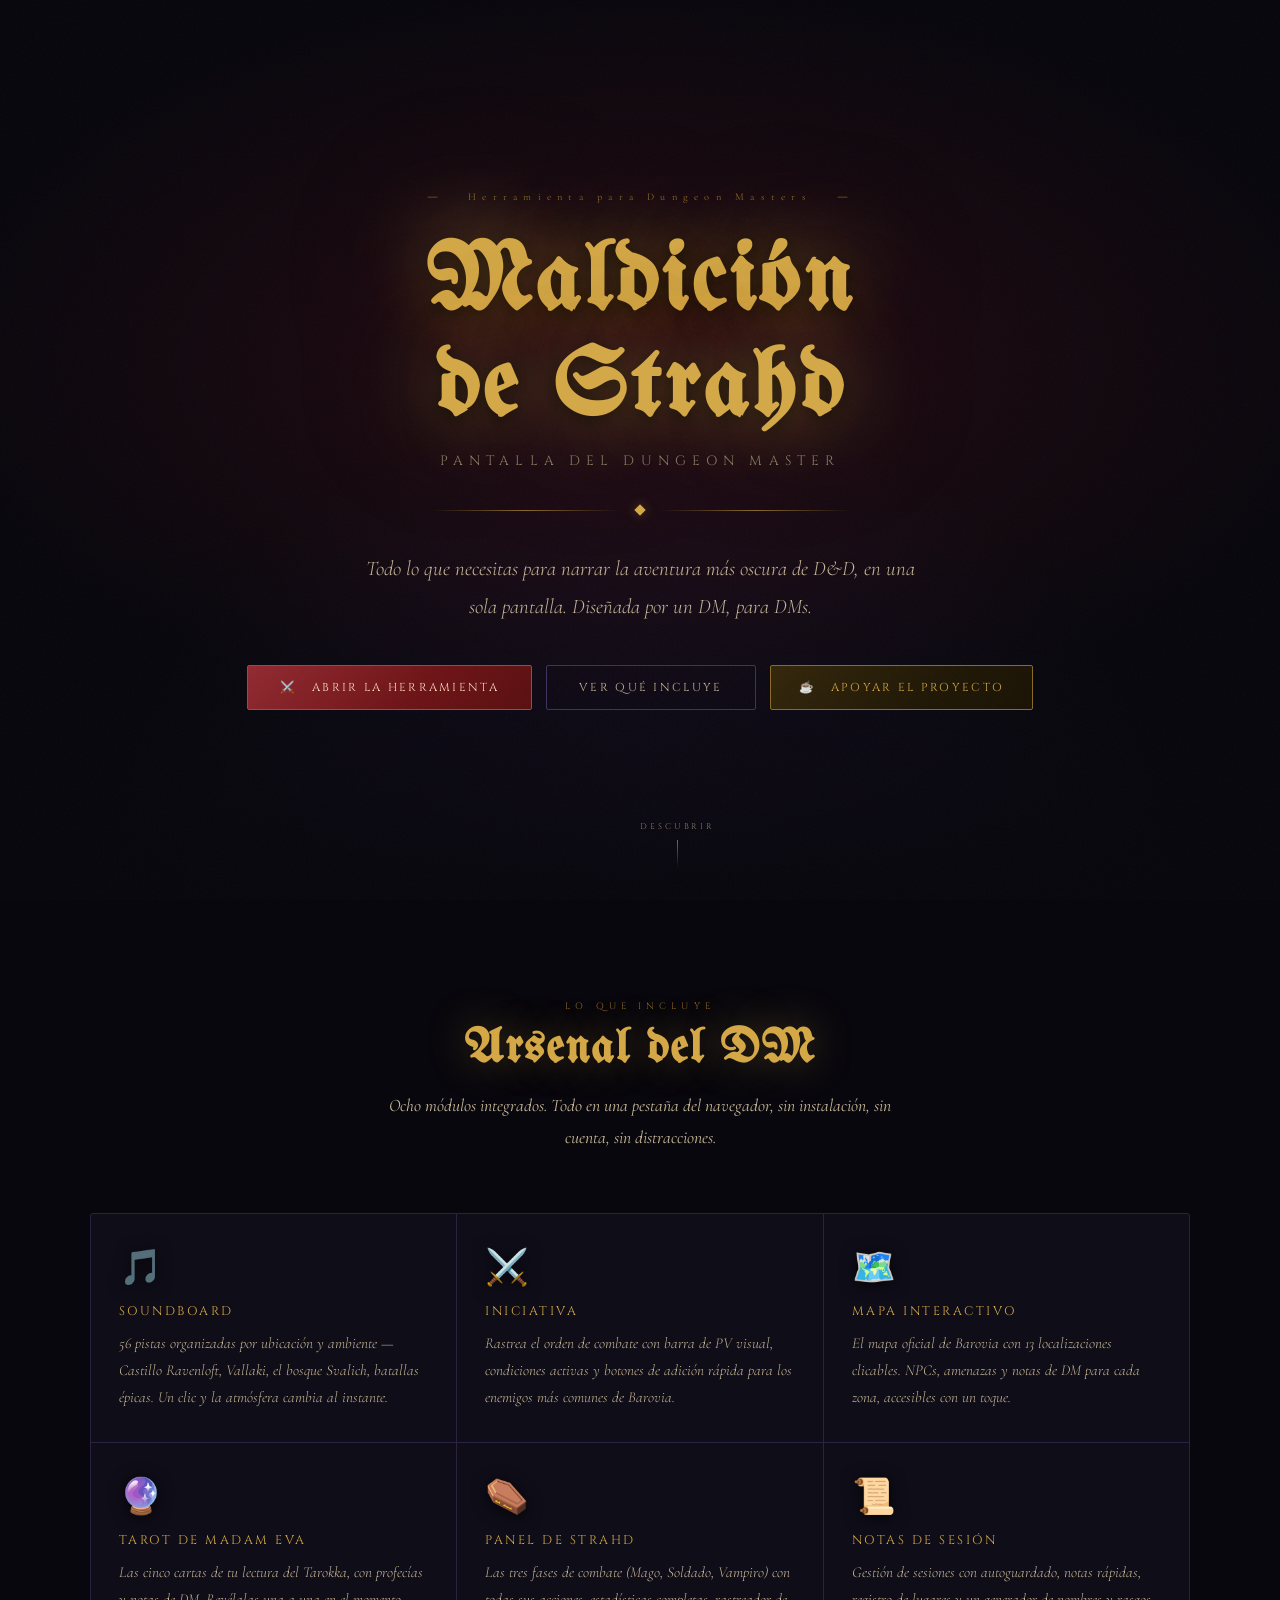
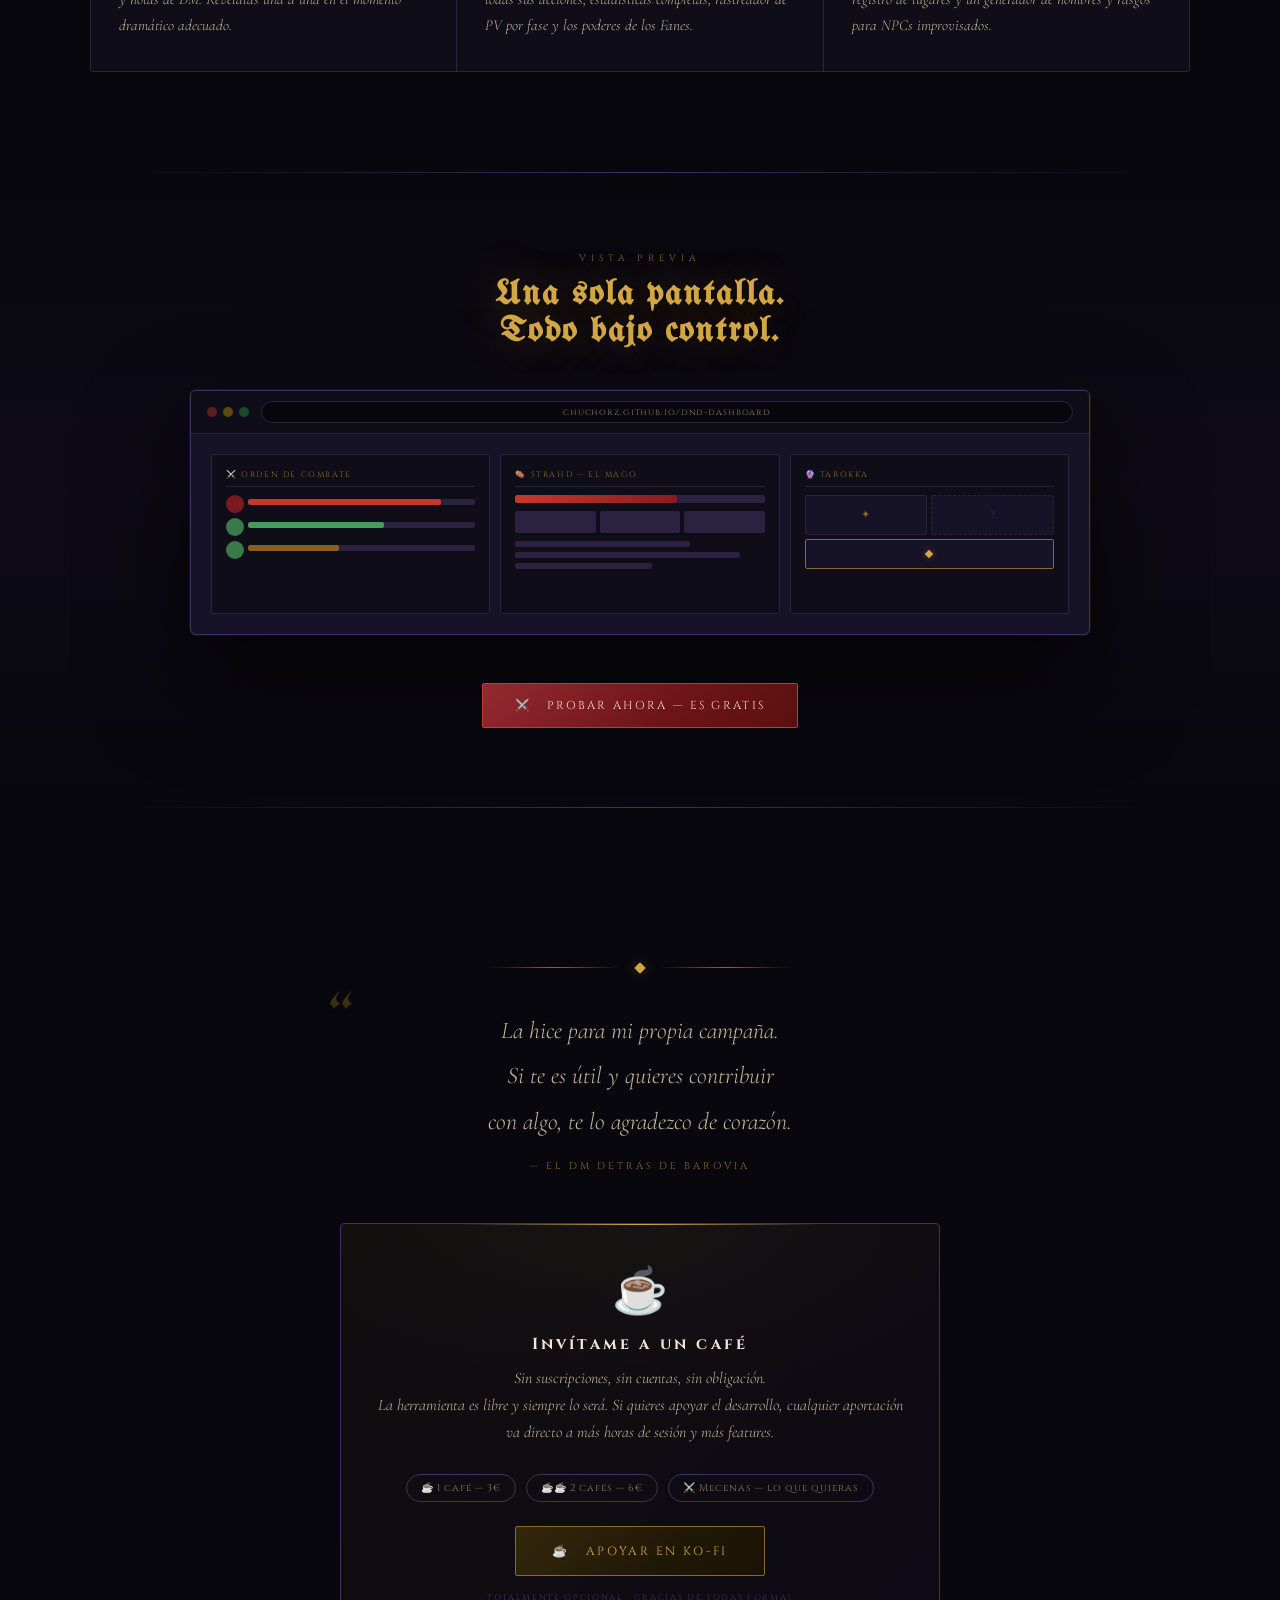
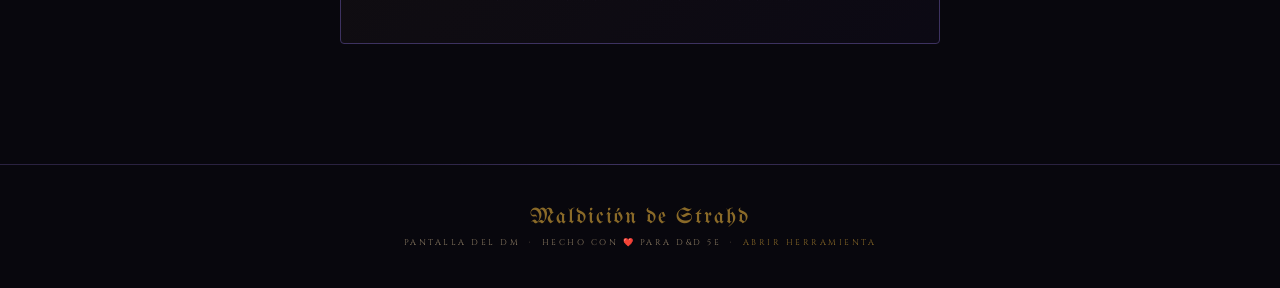
==== commit a9bc6613: "Rename landing.html to index.html" ====
--- a/index.html
+++ b/index.html
@@ -3,331 +3,911 @@
 <head>
 <meta charset="UTF-8">
 <meta name="viewport" content="width=device-width, initial-scale=1.0">
-<title>Curse of Strahd — DM Screen</title>
-<link href="https://fonts.googleapis.com/css2?family=UnifrakturMaguntia&family=Cinzel:wght@400;600;700&family=IM+Fell+English:ital@0;1&display=swap" rel="stylesheet">
-<link rel="stylesheet" href="css/style.css">
+<title>Pantalla del DM — Maldición de Strahd</title>
+<meta name="description" content="La herramienta definitiva para el Dungeon Master de Curse of Strahd. Soundboard, iniciativa, mapa interactivo, Tarot de Madam Eva y el panel completo de Strahd.">
+<link rel="preconnect" href="https://fonts.googleapis.com">
+<link href="https://fonts.googleapis.com/css2?family=Cormorant+Garamond:ital,wght@0,300;0,400;0,600;1,300;1,400&family=Cinzel:wght@400;600;700&family=UnifrakturMaguntia&display=swap" rel="stylesheet">
+<style>
+
+/* ── RESET & BASE ── */
+*, *::before, *::after { margin: 0; padding: 0; box-sizing: border-box; }
+
+:root {
+  --ink:      #08070d;
+  --ink2:     #0f0d18;
+  --surface:  #161228;
+  --edge:     #2a2240;
+  --edge2:    #3d3260;
+  --gilt:     #d4a847;
+  --gilt-dim: #8a6a28;
+  --gilt-pale:rgba(212,168,71,.08);
+  --gilt-glow:rgba(212,168,71,.35);
+  --crimson:  #8a1a22;
+  --crimson2: #c43a2a;
+  --vellum:   #f2e8d5;
+  --vellum-d: #8a7a62;
+  --vellum-m: #c8b898;
+}
+
+html { scroll-behavior: smooth; }
+
+body {
+  background: var(--ink);
+  color: var(--vellum);
+  font-family: 'Cormorant Garamond', Georgia, serif;
+  overflow-x: hidden;
+  cursor: url("data:image/svg+xml,%3Csvg xmlns='http://www.w3.org/2000/svg' width='20' height='20' viewBox='0 0 20 20'%3E%3Ccircle cx='10' cy='10' r='4' fill='%23d4a847' opacity='0.7'/%3E%3C/svg%3E") 10 10, auto;
+}
+
+/* Grain overlay */
+body::before {
+  content: '';
+  position: fixed; inset: 0;
+  background-image: url("data:image/svg+xml,%3Csvg viewBox='0 0 512 512' xmlns='http://www.w3.org/2000/svg'%3E%3Cfilter id='n'%3E%3CfeTurbulence type='fractalNoise' baseFrequency='0.75' numOctaves='4' stitchTiles='stitch'/%3E%3C/filter%3E%3Crect width='100%25' height='100%25' filter='url(%23n)' opacity='0.04'/%3E%3C/svg%3E");
+  pointer-events: none; z-index: 1000; opacity: .55;
+}
+
+/* ── HERO ── */
+.hero {
+  min-height: 100vh;
+  display: flex;
+  flex-direction: column;
+  align-items: center;
+  justify-content: center;
+  position: relative;
+  padding: 60px 24px;
+  text-align: center;
+  overflow: hidden;
+}
+
+/* Radial glow background */
+.hero::before {
+  content: '';
+  position: absolute; inset: 0;
+  background:
+    radial-gradient(ellipse 80% 60% at 50% 40%, rgba(122,26,34,.25) 0%, transparent 70%),
+    radial-gradient(ellipse 60% 80% at 50% 100%, rgba(96,64,160,.15) 0%, transparent 70%);
+  pointer-events: none;
+}
+
+/* Animated fog layers */
+.fog {
+  position: absolute; inset: 0;
+  pointer-events: none;
+  overflow: hidden;
+}
+.fog-layer {
+  position: absolute;
+  bottom: 0; left: -20%; right: -20%;
+  height: 40%;
+  background: linear-gradient(0deg, rgba(8,7,13,.9) 0%, rgba(8,7,13,.4) 40%, transparent 100%);
+  animation: fogDrift 12s ease-in-out infinite;
+}
+.fog-layer:nth-child(2) {
+  height: 30%;
+  animation-delay: -4s;
+  animation-duration: 16s;
+  opacity: .6;
+}
+@keyframes fogDrift {
+  0%,100% { transform: translateX(0) scaleY(1); }
+  33%      { transform: translateX(2%) scaleY(1.04); }
+  66%      { transform: translateX(-2%) scaleY(.97); }
+}
+
+/* Top decorative line */
+.hero-ornament {
+  font-size: .65rem;
+  letter-spacing: .6em;
+  color: var(--gilt-dim);
+  margin-bottom: 28px;
+  animation: fadeUp .8s ease both;
+}
+
+.hero-title {
+  font-family: 'UnifrakturMaguntia', cursive;
+  font-size: clamp(2.8rem, 8vw, 6rem);
+  color: var(--gilt);
+  text-shadow:
+    0 0 80px rgba(212,168,71,.6),
+    0 0 160px rgba(156,42,42,.35),
+    0 4px 16px rgba(0,0,0,.9);
+  line-height: 1.1;
+  letter-spacing: 4px;
+  animation: fadeUp .9s .1s ease both;
+  position: relative;
+  z-index: 2;
+}
+
+.hero-subtitle {
+  font-family: 'Cinzel', serif;
+  font-size: clamp(.65rem, 2vw, .85rem);
+  letter-spacing: .45em;
+  text-transform: uppercase;
+  color: var(--vellum-d);
+  margin-top: 10px;
+  animation: fadeUp .9s .2s ease both;
+}
+
+/* Decorative divider */
+.divider-ornament {
+  display: flex;
+  align-items: center;
+  gap: 16px;
+  margin: 36px auto;
+  max-width: 420px;
+  width: 100%;
+  animation: fadeUp .9s .3s ease both;
+}
+.divider-line {
+  flex: 1;
+  height: 1px;
+  background: linear-gradient(90deg, transparent, var(--gilt-dim), transparent);
+}
+.divider-gem {
+  width: 8px; height: 8px;
+  background: var(--gilt);
+  transform: rotate(45deg);
+  box-shadow: 0 0 12px var(--gilt-glow);
+  flex-shrink: 0;
+}
+
+.hero-desc {
+  font-size: clamp(1rem, 2.5vw, 1.3rem);
+  color: var(--vellum-m);
+  line-height: 1.8;
+  max-width: 580px;
+  font-style: italic;
+  font-weight: 300;
+  animation: fadeUp .9s .4s ease both;
+}
+
+.hero-cta {
+  display: flex;
+  gap: 14px;
+  margin-top: 40px;
+  flex-wrap: wrap;
+  justify-content: center;
+  animation: fadeUp .9s .55s ease both;
+}
+
+.btn-primary {
+  font-family: 'Cinzel', serif;
+  font-size: .72rem;
+  letter-spacing: .2em;
+  text-transform: uppercase;
+  padding: 14px 32px;
+  background: linear-gradient(135deg, var(--crimson), #5a1010);
+  border: 1px solid var(--crimson2);
+  color: #ffd8c0;
+  border-radius: 2px;
+  cursor: pointer;
+  text-decoration: none;
+  display: inline-flex;
+  align-items: center;
+  gap: 8px;
+  transition: all .25s;
+  position: relative;
+  overflow: hidden;
+}
+.btn-primary::before {
+  content: '';
+  position: absolute; inset: 0;
+  background: linear-gradient(135deg, rgba(255,255,255,.07) 0%, transparent 60%);
+}
+.btn-primary:hover {
+  transform: translateY(-2px);
+  box-shadow: 0 6px 30px rgba(156,42,42,.5), 0 0 60px rgba(156,42,42,.2);
+}
+
+.btn-secondary {
+  font-family: 'Cinzel', serif;
+  font-size: .72rem;
+  letter-spacing: .2em;
+  text-transform: uppercase;
+  padding: 14px 32px;
+  background: transparent;
+  border: 1px solid var(--edge2);
+  color: var(--vellum-m);
+  border-radius: 2px;
+  cursor: pointer;
+  text-decoration: none;
+  display: inline-flex;
+  align-items: center;
+  gap: 8px;
+  transition: all .25s;
+}
+.btn-secondary:hover {
+  border-color: var(--gilt-dim);
+  color: var(--gilt);
+  background: var(--gilt-pale);
+  transform: translateY(-2px);
+}
+
+/* Coffee button */
+.btn-coffee {
+  font-family: 'Cinzel', serif;
+  font-size: .72rem;
+  letter-spacing: .2em;
+  text-transform: uppercase;
+  padding: 14px 28px;
+  background: linear-gradient(135deg, #2a1f08, #1a1305);
+  border: 1px solid var(--gilt-dim);
+  color: var(--gilt);
+  border-radius: 2px;
+  cursor: pointer;
+  text-decoration: none;
+  display: inline-flex;
+  align-items: center;
+  gap: 8px;
+  transition: all .25s;
+  position: relative;
+  overflow: hidden;
+}
+.btn-coffee::before {
+  content: '';
+  position: absolute; inset: 0;
+  background: linear-gradient(135deg, rgba(212,168,71,.06) 0%, transparent 60%);
+}
+.btn-coffee:hover {
+  transform: translateY(-2px);
+  box-shadow: 0 6px 30px rgba(212,168,71,.25), 0 0 40px rgba(212,168,71,.1);
+  border-color: var(--gilt);
+}
+
+/* Scroll hint */
+.scroll-hint {
+  position: absolute;
+  bottom: 32px; left: 50%;
+  transform: translateX(-50%);
+  font-family: 'Cinzel', serif;
+  font-size: .52rem;
+  letter-spacing: .35em;
+  color: var(--vellum-d);
+  text-transform: uppercase;
+  display: flex;
+  flex-direction: column;
+  align-items: center;
+  gap: 8px;
+  animation: fadeUp 1s 1s ease both;
+}
+.scroll-arrow {
+  width: 1px;
+  height: 28px;
+  background: linear-gradient(180deg, var(--gilt-dim), transparent);
+  animation: scrollBob 2s ease-in-out infinite;
+}
+@keyframes scrollBob {
+  0%,100% { transform: scaleY(1) translateY(0); opacity: 1; }
+  50%      { transform: scaleY(.7) translateY(4px); opacity: .5; }
+}
+
+/* ── FEATURES SECTION ── */
+.section {
+  padding: 100px 24px;
+  position: relative;
+}
+
+.section-inner {
+  max-width: 1100px;
+  margin: 0 auto;
+}
+
+.section-label {
+  font-family: 'Cinzel', serif;
+  font-size: .58rem;
+  letter-spacing: .55em;
+  text-transform: uppercase;
+  color: var(--gilt-dim);
+  text-align: center;
+  margin-bottom: 12px;
+}
+
+.section-title {
+  font-family: 'UnifrakturMaguntia', cursive;
+  font-size: clamp(1.8rem, 5vw, 3rem);
+  color: var(--gilt);
+  text-align: center;
+  text-shadow: 0 0 40px var(--gilt-glow);
+  margin-bottom: 16px;
+  letter-spacing: 2px;
+}
+
+.section-desc {
+  font-size: 1.1rem;
+  color: var(--vellum-m);
+  text-align: center;
+  font-style: italic;
+  max-width: 540px;
+  margin: 0 auto 60px;
+  line-height: 1.8;
+}
+
+/* Feature grid */
+.features {
+  display: grid;
+  grid-template-columns: repeat(auto-fill, minmax(300px, 1fr));
+  gap: 1px;
+  background: var(--edge);
+  border: 1px solid var(--edge);
+  border-radius: 3px;
+  overflow: hidden;
+}
+
+.feature {
+  background: var(--ink2);
+  padding: 32px 28px;
+  position: relative;
+  transition: background .25s;
+  overflow: hidden;
+}
+.feature::before {
+  content: '';
+  position: absolute;
+  top: 0; left: 0;
+  width: 3px; height: 0;
+  background: linear-gradient(180deg, var(--gilt), transparent);
+  transition: height .4s ease;
+}
+.feature:hover { background: var(--surface); }
+.feature:hover::before { height: 100%; }
+
+.feature-icon {
+  font-size: 2.2rem;
+  display: block;
+  margin-bottom: 14px;
+  filter: drop-shadow(0 2px 8px rgba(0,0,0,.8));
+}
+
+.feature-title {
+  font-family: 'Cinzel', serif;
+  font-size: .78rem;
+  letter-spacing: .2em;
+  text-transform: uppercase;
+  color: var(--gilt);
+  margin-bottom: 10px;
+}
+
+.feature-desc {
+  font-size: .95rem;
+  color: var(--vellum-m);
+  line-height: 1.75;
+  font-style: italic;
+  font-weight: 300;
+}
+
+/* ── DEMO SECTION ── */
+.demo-section {
+  padding: 80px 24px;
+  background: linear-gradient(180deg, transparent, rgba(96,64,160,.06), transparent);
+  position: relative;
+}
+
+.demo-section::before {
+  content: '';
+  position: absolute;
+  top: 0; left: 10%; right: 10%;
+  height: 1px;
+  background: linear-gradient(90deg, transparent, var(--edge2), transparent);
+}
+
+.demo-section::after {
+  content: '';
+  position: absolute;
+  bottom: 0; left: 10%; right: 10%;
+  height: 1px;
+  background: linear-gradient(90deg, transparent, var(--edge2), transparent);
+}
+
+.demo-inner {
+  max-width: 900px;
+  margin: 0 auto;
+  text-align: center;
+}
+
+/* Screen mockup */
+.screen-mockup {
+  background: var(--surface);
+  border: 1px solid var(--edge2);
+  border-radius: 6px;
+  overflow: hidden;
+  box-shadow:
+    0 40px 100px rgba(0,0,0,.7),
+    0 0 0 1px rgba(212,168,71,.1),
+    inset 0 1px 0 rgba(255,255,255,.04);
+  position: relative;
+  margin: 40px auto;
+}
+
+.mockup-bar {
+  background: var(--ink2);
+  border-bottom: 1px solid var(--edge);
+  padding: 10px 16px;
+  display: flex;
+  align-items: center;
+  gap: 12px;
+}
+.mockup-dots { display: flex; gap: 6px; }
+.mockup-dot {
+  width: 10px; height: 10px;
+  border-radius: 50%;
+  background: var(--edge2);
+}
+.mockup-dot:first-child { background: #5a2020; }
+.mockup-dot:nth-child(2) { background: #5a4a10; }
+.mockup-dot:nth-child(3) { background: #1a4a2a; }
+.mockup-url {
+  flex: 1;
+  background: var(--ink3, var(--ink));
+  border: 1px solid var(--edge);
+  border-radius: 20px;
+  padding: 4px 14px;
+  font-family: 'Cinzel', serif;
+  font-size: .55rem;
+  letter-spacing: .1em;
+  color: var(--vellum-d);
+  text-align: center;
+}
+
+.mockup-body {
+  padding: 20px;
+  display: grid;
+  grid-template-columns: 1fr 1fr 1fr;
+  gap: 10px;
+  min-height: 200px;
+}
+
+.mockup-card {
+  background: var(--ink2);
+  border: 1px solid var(--edge);
+  border-radius: 2px;
+  padding: 14px;
+  text-align: left;
+}
+.mockup-card-title {
+  font-family: 'Cinzel', serif;
+  font-size: .5rem;
+  letter-spacing: .2em;
+  color: var(--gilt-dim);
+  text-transform: uppercase;
+  margin-bottom: 8px;
+  padding-bottom: 6px;
+  border-bottom: 1px solid var(--edge);
+}
+.mockup-bar-row {
+  height: 6px;
+  background: var(--edge);
+  border-radius: 2px;
+  margin-bottom: 5px;
+  overflow: hidden;
+  position: relative;
+}
+.mockup-bar-fill {
+  height: 100%;
+  border-radius: 2px;
+  animation: barPulse 3s ease-in-out infinite;
+}
+@keyframes barPulse {
+  0%,100% { opacity: 1; }
+  50%      { opacity: .6; }
+}
+.mockup-dot-row { display: flex; gap: 4px; margin-bottom: 4px; }
+.mockup-mini-dot { width: 18px; height: 18px; border-radius: 50%; background: var(--edge); }
+
+/* ── SUPPORT SECTION ── */
+.support-section {
+  padding: 120px 24px;
+  text-align: center;
+  position: relative;
+}
+
+.support-inner {
+  max-width: 600px;
+  margin: 0 auto;
+}
+
+.support-quote {
+  font-size: clamp(1.1rem, 3vw, 1.5rem);
+  color: var(--vellum-m);
+  font-style: italic;
+  font-weight: 300;
+  line-height: 1.9;
+  margin-bottom: 14px;
+  position: relative;
+}
+.support-quote::before {
+  content: '\201C';
+  font-family: 'UnifrakturMaguntia', cursive;
+  font-size: 4rem;
+  color: var(--gilt-dim);
+  position: absolute;
+  top: -20px; left: -20px;
+  line-height: 1;
+  opacity: .4;
+}
+
+.support-attribution {
+  font-family: 'Cinzel', serif;
+  font-size: .62rem;
+  letter-spacing: .3em;
+  color: var(--gilt-dim);
+  text-transform: uppercase;
+  margin-bottom: 50px;
+}
+
+.coffee-box {
+  background: linear-gradient(135deg, rgba(212,168,71,.05), rgba(96,64,160,.05));
+  border: 1px solid var(--edge2);
+  border-radius: 4px;
+  padding: 40px 36px;
+  position: relative;
+  overflow: hidden;
+}
+.coffee-box::before {
+  content: '';
+  position: absolute;
+  top: -1px; left: 20%; right: 20%;
+  height: 2px;
+  background: linear-gradient(90deg, transparent, var(--gilt), transparent);
+  border-radius: 2px;
+}
+.coffee-box::after {
+  content: '';
+  position: absolute;
+  inset: 0;
+  background: radial-gradient(ellipse 60% 40% at 50% 0%, rgba(212,168,71,.04), transparent);
+  pointer-events: none;
+}
+
+.coffee-icon { font-size: 2.8rem; display: block; margin-bottom: 14px; }
+
+.coffee-title {
+  font-family: 'Cinzel', serif;
+  font-size: 1rem;
+  letter-spacing: .2em;
+  color: var(--vellum);
+  margin-bottom: 10px;
+}
+
+.coffee-desc {
+  font-size: 1rem;
+  color: var(--vellum-m);
+  font-style: italic;
+  line-height: 1.7;
+  margin-bottom: 28px;
+  font-weight: 300;
+}
+
+.coffee-amounts {
+  display: flex;
+  justify-content: center;
+  gap: 10px;
+  flex-wrap: wrap;
+  margin-bottom: 24px;
+}
+
+.amount-badge {
+  font-family: 'Cinzel', serif;
+  font-size: .62rem;
+  letter-spacing: .1em;
+  padding: 6px 14px;
+  border: 1px solid var(--edge2);
+  border-radius: 20px;
+  color: var(--vellum-d);
+  background: transparent;
+}
+
+/* ── FOOTER ── */
+footer {
+  padding: 40px 24px;
+  text-align: center;
+  border-top: 1px solid var(--edge);
+  position: relative;
+}
+footer::before {
+  content: '';
+  position: absolute;
+  top: -1px; left: 30%; right: 30%;
+  height: 1px;
+  background: linear-gradient(90deg, transparent, var(--edge2), transparent);
+}
+
+.footer-title {
+  font-family: 'UnifrakturMaguntia', cursive;
+  font-size: 1.4rem;
+  color: var(--gilt-dim);
+  margin-bottom: 8px;
+  letter-spacing: 2px;
+}
+.footer-sub {
+  font-family: 'Cinzel', serif;
+  font-size: .52rem;
+  letter-spacing: .3em;
+  color: var(--vellum-d);
+  text-transform: uppercase;
+}
+
+/* ── ANIMATIONS ── */
+@keyframes fadeUp {
+  from { opacity: 0; transform: translateY(20px); }
+  to   { opacity: 1; transform: translateY(0); }
+}
+
+.reveal {
+  opacity: 0;
+  transform: translateY(24px);
+  transition: opacity .7s ease, transform .7s ease;
+}
+.reveal.visible {
+  opacity: 1;
+  transform: translateY(0);
+}
+
+/* ── RESPONSIVE ── */
+@media (max-width: 700px) {
+  .mockup-body { grid-template-columns: 1fr; }
+  .mockup-card:nth-child(2),
+  .mockup-card:nth-child(3) { display: none; }
+  .features { grid-template-columns: 1fr; }
+  .hero-cta { flex-direction: column; align-items: center; }
+}
+
+</style>
 </head>
 <body>
 
-<header>
-  <div class="candles"><span class="candle">&#x1F56F;</span><span class="candle">&#x1F56F;</span></div>
-  <h1>Maldici&#xF3;n de Strahd</h1>
-  <p>&#x2694; &nbsp; Pantalla del Dungeon Master &nbsp; &#x2694;</p>
-</header>
-
-<div class="main-tabs">
-  <div class="main-tab active" onclick="switchMain('soundboard')">&#x1F3B5; Soundboard</div>
-  <div class="main-tab" onclick="switchMain('initiative')">&#x2694;&#xFE0F; Iniciativa</div>
-  <div class="main-tab" onclick="switchMain('notes')">&#x1F4DC; Notas</div>
-  <div class="main-tab" onclick="switchMain('npcs')">&#x1F464; NPCs</div>
-  <div class="main-tab" onclick="switchMain('encounters')">&#x1F3B2; Encuentros</div>
-  <div class="main-tab" onclick="switchMain('strahd')">&#x26B0;&#xFE0F; Strahd</div>
-  <div class="main-tab" onclick="switchMain('tarot')">&#x1F52E; Tarot</div>
-  <div class="main-tab" onclick="switchMain('mapa')">&#x1F5FA;&#xFE0F; Mapa</div>
-</div>
-
-<!-- SOUNDBOARD -->
-<div id="panel-soundboard" class="main-panel active">
-<div class="container"><div style="margin-top:12px;">
-  <div class="card">
-    <div class="card-title">Biblioteca de Sonidos</div>
-    <div class="sb-cats">
-      <div class="sb-cat active" data-cat="areas" onclick="switchCat('areas')">Areas de Barovia</div>
-      <div class="sb-cat" data-cat="ambiente" onclick="switchCat('ambiente')">Ambiente</div>
-      <div class="sb-cat" data-cat="efectos" onclick="switchCat('efectos')">Efectos</div>
-      <div class="sb-cat" data-cat="epicas" onclick="switchCat('epicas')">Epicas</div>
-      <div class="sb-cat" data-cat="batallas" onclick="switchCat('batallas')">Batallas</div>
-    </div>
-    <div id="sb-stream-grid" class="sb-grid"></div>
-    <div id="sb-sfx-layout" style="display:none;">
-      <div class="sfx-grid" id="sfx-grid"></div>
-      <div class="sfx-log" id="sfx-log">Sin efectos recientes...</div>
+<!-- ════ HERO ════ -->
+<section class="hero">
+  <div class="fog">
+    <div class="fog-layer"></div>
+    <div class="fog-layer"></div>
+  </div>
+
+  <p class="hero-ornament">⸻ &nbsp; Herramienta para Dungeon Masters &nbsp; ⸻</p>
+
+  <h1 class="hero-title">Maldición<br>de Strahd</h1>
+  <p class="hero-subtitle">Pantalla del Dungeon Master</p>
+
+  <div class="divider-ornament">
+    <div class="divider-line"></div>
+    <div class="divider-gem"></div>
+    <div class="divider-line"></div>
+  </div>
+
+  <p class="hero-desc">
+    Todo lo que necesitas para narrar la aventura más oscura de D&D,
+    en una sola pantalla. Diseñada por un DM, para DMs.
+  </p>
+
+  <div class="hero-cta">
+    <a href="https://chuchorz.github.io/dnd-dashboard/" class="btn-primary">
+      ⚔️ &nbsp; Abrir la Herramienta
+    </a>
+    <a href="#features" class="btn-secondary">
+      Ver qué incluye
+    </a>
+    <a href="#support" class="btn-coffee">
+      ☕ &nbsp; Apoyar el proyecto
+    </a>
+  </div>
+
+  <div class="scroll-hint">
+    <span>Descubrir</span>
+    <div class="scroll-arrow"></div>
+  </div>
+</section>
+
+<!-- ════ FEATURES ════ -->
+<section class="section" id="features">
+  <div class="section-inner">
+    <p class="section-label reveal">Lo que incluye</p>
+    <h2 class="section-title reveal">Arsenal del DM</h2>
+    <p class="section-desc reveal">
+      Ocho módulos integrados. Todo en una pestaña del navegador,
+      sin instalación, sin cuenta, sin distracciones.
+    </p>
+
+    <div class="features">
+
+      <div class="feature reveal">
+        <span class="feature-icon">🎵</span>
+        <div class="feature-title">Soundboard</div>
+        <p class="feature-desc">56 pistas organizadas por ubicación y ambiente — Castillo Ravenloft, Vallaki, el bosque Svalich, batallas épicas. Un clic y la atmósfera cambia al instante.</p>
+      </div>
+
+      <div class="feature reveal">
+        <span class="feature-icon">⚔️</span>
+        <div class="feature-title">Iniciativa</div>
+        <p class="feature-desc">Rastrea el orden de combate con barra de PV visual, condiciones activas y botones de adición rápida para los enemigos más comunes de Barovia.</p>
+      </div>
+
+      <div class="feature reveal">
+        <span class="feature-icon">🗺️</span>
+        <div class="feature-title">Mapa Interactivo</div>
+        <p class="feature-desc">El mapa oficial de Barovia con 13 localizaciones clicables. NPCs, amenazas y notas de DM para cada zona, accesibles con un toque.</p>
+      </div>
+
+      <div class="feature reveal">
+        <span class="feature-icon">🔮</span>
+        <div class="feature-title">Tarot de Madam Eva</div>
+        <p class="feature-desc">Las cinco cartas de tu lectura del Tarokka, con profecías y notas de DM. Revélalas una a una en el momento dramático adecuado.</p>
+      </div>
+
+      <div class="feature reveal">
+        <span class="feature-icon">⚰️</span>
+        <div class="feature-title">Panel de Strahd</div>
+        <p class="feature-desc">Las tres fases de combate (Mago, Soldado, Vampiro) con todas sus acciones, estadísticas completas, rastreador de PV por fase y los poderes de los Fanes.</p>
+      </div>
+
+      <div class="feature reveal">
+        <span class="feature-icon">📜</span>
+        <div class="feature-title">Notas de Sesión</div>
+        <p class="feature-desc">Gestión de sesiones con autoguardado, notas rápidas, registro de lugares y un generador de nombres y rasgos para NPCs improvisados.</p>
+      </div>
+
     </div>
   </div>
-  <div class="cat-info mt-12"><div class="cat-info-title" id="cat-info-title"></div><p id="cat-info-text"></p></div>
-</div></div>
-</div>
-
-<!-- MINI PLAYER -->
-<div class="mini-player">
-  <span class="mp-icon" id="mp-icon">&#x1F3B5;</span>
-  <div class="mp-info mp-idle" id="mp-info">
-    <div class="mp-name" id="mp-name">Sin reproducci&#xF3;n activa</div>
-    <div class="mp-sub" id="mp-sub">Selecciona una escena del soundboard</div>
-  </div>
-  <div class="mp-url-wrap">
-    <input type="text" id="custom-url" placeholder="Pega URL de YouTube...">
-    <button class="btn btn-gold btn-sm" onclick="loadCustom()">Cargar</button>
-  </div>
-  <div class="mp-controls">
-    <button class="mp-stop" onclick="stopPlayer()" title="Detener">&#x23F9;</button>
-  </div>
-</div>
-<iframe id="yt-frame" class="yt-hidden" src="" allowfullscreen allow="autoplay;encrypted-media"></iframe>
-
-<!-- INICIATIVA -->
-<div id="panel-initiative" class="main-panel">
-<div class="container" style="margin-top:12px;display:flex;flex-direction:column;gap:12px;">
-  <div class="card">
-    <div class="card-title" style="justify-content:space-between;">
-      <span>Orden de Combate</span>
-      <div style="display:flex;gap:6px;align-items:center;">
-        <span class="round-label" id="round-label">Ronda 1</span>
-        <span id="combat-timer" style="font-family:'Cinzel',serif;font-size:.65rem;color:var(--text-dim);letter-spacing:.1em;">00:00</span>
+</section>
+
+<!-- ════ MOCKUP ════ -->
+<section class="demo-section">
+  <div class="demo-inner">
+    <p class="section-label reveal">Vista previa</p>
+    <h2 class="section-title reveal" style="font-size:clamp(1.4rem,4vw,2.2rem);">Una sola pantalla.<br>Todo bajo control.</h2>
+
+    <div class="screen-mockup reveal">
+      <div class="mockup-bar">
+        <div class="mockup-dots">
+          <div class="mockup-dot"></div>
+          <div class="mockup-dot"></div>
+          <div class="mockup-dot"></div>
+        </div>
+        <div class="mockup-url">chuchorz.github.io/dnd-dashboard</div>
+      </div>
+      <div class="mockup-body">
+        <div class="mockup-card">
+          <div class="mockup-card-title">⚔️ Orden de Combate</div>
+          <div class="mockup-dot-row">
+            <div class="mockup-mini-dot" style="background:#7a1a22;"></div>
+            <div style="flex:1;padding:4px 0;">
+              <div class="mockup-bar-row"><div class="mockup-bar-fill" style="width:85%;background:#c43a2a;"></div></div>
+            </div>
+          </div>
+          <div class="mockup-dot-row">
+            <div class="mockup-mini-dot" style="background:#3a7a4a;"></div>
+            <div style="flex:1;padding:4px 0;">
+              <div class="mockup-bar-row"><div class="mockup-bar-fill" style="width:60%;background:#4a9a5a;"></div></div>
+            </div>
+          </div>
+          <div class="mockup-dot-row">
+            <div class="mockup-mini-dot" style="background:#3a7a4a;"></div>
+            <div style="flex:1;padding:4px 0;">
+              <div class="mockup-bar-row"><div class="mockup-bar-fill" style="width:40%;background:#8a6020;"></div></div>
+            </div>
+          </div>
+        </div>
+
+        <div class="mockup-card">
+          <div class="mockup-card-title">⚰️ Strahd — El Mago</div>
+          <div style="margin-bottom:8px;">
+            <div class="mockup-bar-row" style="height:8px;">
+              <div class="mockup-bar-fill" style="width:65%;background:linear-gradient(90deg,#c43a2a,#8a1a22);"></div>
+            </div>
+          </div>
+          <div style="display:grid;grid-template-columns:1fr 1fr 1fr;gap:4px;">
+            <div style="background:var(--edge);border-radius:2px;height:22px;"></div>
+            <div style="background:var(--edge);border-radius:2px;height:22px;"></div>
+            <div style="background:var(--edge);border-radius:2px;height:22px;"></div>
+          </div>
+          <div style="margin-top:8px;">
+            <div class="mockup-bar-row" style="width:70%;"></div>
+            <div class="mockup-bar-row" style="width:90%;"></div>
+            <div class="mockup-bar-row" style="width:55%;"></div>
+          </div>
+        </div>
+
+        <div class="mockup-card">
+          <div class="mockup-card-title">🔮 Tarokka</div>
+          <div style="display:grid;grid-template-columns:1fr 1fr;gap:4px;margin-bottom:4px;">
+            <div style="background:var(--surface);border:1px solid var(--edge);border-radius:2px;height:40px;display:flex;align-items:center;justify-content:center;font-size:.7rem;color:var(--gilt-dim);">✦</div>
+            <div style="background:var(--surface);border:1px dashed var(--edge);border-radius:2px;height:40px;display:flex;align-items:center;justify-content:center;font-size:.7rem;color:var(--edge2);">?</div>
+          </div>
+          <div style="background:var(--surface);border:1px solid var(--gilt-dim);border-radius:2px;height:30px;display:flex;align-items:center;justify-content:center;">
+            <div style="width:6px;height:6px;background:var(--gilt);transform:rotate(45deg);box-shadow:0 0 6px var(--gilt-glow);"></div>
+          </div>
+        </div>
       </div>
     </div>
-    <div class="round-bar">
-      <button class="btn btn-blood btn-sm" onclick="nextTurn()">Siguiente Turno</button>
-      <button class="btn btn-ghost btn-sm" onclick="sortInit()">Ordenar</button>
-      <button class="btn btn-ghost btn-sm" onclick="resetCombat()">Reset</button>
-      <button class="btn btn-ghost btn-sm" onclick="rollAllInit()">Tirar Init Todo</button>
+
+    <a href="https://chuchorz.github.io/dnd-dashboard/" class="btn-primary" style="display:inline-flex;margin-top:8px;">
+      ⚔️ &nbsp; Probar ahora — es gratis
+    </a>
+  </div>
+</section>
+
+<!-- ════ SUPPORT ════ -->
+<section class="support-section" id="support">
+  <div class="support-inner">
+
+    <div class="divider-ornament" style="max-width:300px;">
+      <div class="divider-line"></div>
+      <div class="divider-gem"></div>
+      <div class="divider-line"></div>
     </div>
-    <div class="init-list" id="init-list"><div class="no-data">A&ntilde;ade combatientes para comenzar...</div></div>
-    <hr class="divider">
-    <div style="display:grid;grid-template-columns:1fr 58px 60px 80px auto;gap:6px;align-items:center;">
-      <input type="text" id="new-name" placeholder="Nombre del combatiente">
-      <input type="number" id="new-init" placeholder="Init" min="1" max="30">
-      <input type="number" id="new-hp" placeholder="PV" min="1">
-      <select id="new-type">
-        <option value="enemy">Enemigo</option>
-        <option value="ally">Aliado</option>
-        <option value="neutral">Neutro</option>
-      </select>
-      <button class="btn btn-blood" onclick="addCombatant()">+ A&ntilde;adir</button>
+
+    <p class="support-quote reveal">
+      La hice para mi propia campaña.<br>
+      Si te es útil y quieres contribuir<br>
+      con algo, te lo agradezco de corazón.
+    </p>
+    <p class="support-attribution reveal">— El DM detrás de Barovia</p>
+
+    <div class="coffee-box reveal">
+      <span class="coffee-icon">☕</span>
+      <h3 class="coffee-title">Invítame a un café</h3>
+      <p class="coffee-desc">
+        Sin suscripciones, sin cuentas, sin obligación.<br>
+        La herramienta es libre y siempre lo será.
+        Si quieres apoyar el desarrollo, cualquier aportación
+        va directo a más horas de sesión y más features.
+      </p>
+
+      <div class="coffee-amounts">
+        <span class="amount-badge">☕ 1 café — 3€</span>
+        <span class="amount-badge">☕☕ 2 cafés — 6€</span>
+        <span class="amount-badge">⚔️ Mecenas — lo que quieras</span>
+      </div>
+
+      <!-- Reemplaza href con tu enlace real de Ko-fi o Buy Me a Coffee -->
+      <a href="https://ko-fi.com/dmmagnus" target="_blank" class="btn-coffee" style="display:inline-flex;padding:16px 36px;font-size:.75rem;">
+        ☕ &nbsp; Apoyar en Ko-fi
+      </a>
+
+      <p style="margin-top:16px;font-family:'Cinzel',serif;font-size:.52rem;letter-spacing:.2em;color:var(--edge2);text-transform:uppercase;">
+        Totalmente opcional · Gracias de todas formas
+      </p>
     </div>
-    <div class="mt-12">
-      <p class="text-dim" style="margin-bottom:7px;">A&ntilde;adir r&aacute;pido:</p>
-      <div style="display:flex;flex-wrap:wrap;gap:6px;">
-        <button class="btn btn-ghost btn-sm" onclick="quickAdd('Zombi',8,22)">Zombi</button>
-        <button class="btn btn-ghost btn-sm" onclick="quickAdd('Esqueleto',13,13)">Esqueleto</button>
-        <button class="btn btn-ghost btn-sm" onclick="quickAdd('Lobo',13,11)">Lobo</button>
-        <button class="btn btn-ghost btn-sm" onclick="quickAdd('Murcielago Gigante',6,22)">Murc. Gigante</button>
-        <button class="btn btn-ghost btn-sm" onclick="quickAdd('Guardia Vampiro',12,45)">G.Vampiro</button>
-        <button class="btn btn-ghost btn-sm" onclick="quickAdd('Espectro',12,22)">Espectro</button>
-        <button class="btn btn-ghost btn-sm" onclick="quickAdd('Hombre Lobo',11,58)">H.Lobo</button>
-        <button class="btn btn-ghost btn-sm" onclick="quickAdd('Strahd',10,144)">Strahd</button>
-      </div>
-    </div>
+
   </div>
-  <div class="card">
-    <div class="card-title">Referencia de Condiciones</div>
-    <div style="display:grid;grid-template-columns:repeat(auto-fill,minmax(200px,1fr));gap:6px;">
-      <div class="cond-ref"><strong>Asustado</strong> &mdash; Desventaja en tiradas con la fuente visible.</div>
-      <div class="cond-ref"><strong>Cegado</strong> &mdash; Falla Percepci&oacute;n visual. Desventaja ataques.</div>
-      <div class="cond-ref"><strong>Paralizado</strong> &mdash; Incapacitado. Falla Fue y Des. Cr&iacute;tico si a 1m.</div>
-      <div class="cond-ref"><strong>Envenenado</strong> &mdash; Desventaja en ataques y tiradas de caracter&iacute;stica.</div>
-      <div class="cond-ref"><strong>Aturdido</strong> &mdash; Incapacitado. Falla Fue y Des. Ataques con ventaja.</div>
-      <div class="cond-ref"><strong>Hechizado</strong> &mdash; No puede atacar al hechizador.</div>
-      <div class="cond-ref"><strong>Inconsciente</strong> &mdash; Incapacitado, cae. Cr&iacute;tico si a 1m.</div>
-      <div class="cond-ref"><strong>Derribado</strong> &mdash; Movimiento a mitad. Desventaja ataques.</div>
-      <div class="cond-ref"><strong>Atrapado</strong> &mdash; Velocidad 0. Desventaja ataques.</div>
-      <div class="cond-ref"><strong>Petrificado</strong> &mdash; Incapacitado. Resistencia todo da&ntilde;o.</div>
-      <div class="cond-ref"><strong>Invisible</strong> &mdash; Ventaja ataques. Desventaja contra &eacute;l.</div>
-      <div class="cond-ref"><strong>Maldito</strong> &mdash; Desventaja vs lanzador. Vuln. necr&oacute;tico.</div>
-    </div>
-  </div>
-</div>
-</div>
-
-<!-- NOTAS -->
-<div id="panel-notes" class="main-panel">
-<div class="container" style="margin-top:12px;display:flex;flex-direction:column;gap:12px;">
-  <div class="card">
-    <div class="card-title" style="justify-content:space-between;">
-      <span>Gesti&oacute;n de Sesiones</span>
-      <span id="save-indicator" style="font-size:.7rem;color:var(--text-dim);font-style:italic;"></span>
-    </div>
-    <div style="display:grid;grid-template-columns:1fr auto auto auto;gap:8px;align-items:center;">
-      <select id="session-select" onchange="loadSession(this.value)">
-        <option value="">Nueva sesi&oacute;n</option>
-      </select>
-      <button class="btn btn-blood btn-sm" onclick="saveSession()">Guardar</button>
-      <button class="btn btn-ghost btn-sm" onclick="newSession()">+ Nueva</button>
-      <button class="btn btn-ghost btn-sm" onclick="deleteSession()" style="color:#f09090;">Borrar</button>
-    </div>
-    <div style="margin-top:8px;display:flex;gap:8px;align-items:center;">
-      <input type="text" id="session-title" placeholder="T&iacute;tulo de la sesi&oacute;n">
-      <span id="session-date" style="font-size:.72rem;color:var(--text-dim);white-space:nowrap;"></span>
-    </div>
-  </div>
-  <div class="notes-grid">
-    <div class="card">
-      <div class="card-title" style="justify-content:space-between;">
-        <span>Notas de Sesi&oacute;n</span>
-        <button class="btn btn-ghost btn-sm" onclick="clearTA('session-notes')">Limpiar</button>
-      </div>
-      <textarea class="notes-ta" id="session-notes" oninput="markUnsaved()" placeholder="Lo que ocurre..."></textarea>
-    </div>
-    <div class="card">
-      <div class="card-title" style="justify-content:space-between;">
-        <span>Lugares y Clues</span>
-        <button class="btn btn-ghost btn-sm" onclick="clearTA('location-notes')">Limpiar</button>
-      </div>
-      <textarea class="notes-ta" id="location-notes" oninput="markUnsaved()" placeholder="ALDEA:&#10;-&#10;&#10;VALLAKI:&#10;-"></textarea>
-    </div>
-  </div>
-  <div class="card">
-    <div class="card-title">Notas R&aacute;pidas</div>
-    <div id="qnotes-list"></div>
-    <div style="display:flex;gap:8px;margin-top:8px;">
-      <input type="text" id="qnote-input" placeholder="Nota r&aacute;pida..." onkeydown="if(event.key==='Enter')addQNote()">
-      <button class="btn btn-blood btn-sm" style="white-space:nowrap;" onclick="addQNote()">+ A&ntilde;adir</button>
-    </div>
-  </div>
-</div>
-</div>
-
-<!-- NPCs -->
-<div id="panel-npcs" class="main-panel">
-<div class="container" style="margin-top:12px;">
-<div class="grid-2" style="gap:12px;">
-  <div class="card">
-    <div class="card-title">Generador de Nombres</div>
-    <div style="display:flex;gap:8px;margin-bottom:10px;">
-      <select id="name-origin">
-        <option value="barovian">Baroviano</option>
-        <option value="noble">Noble / Vamp&iacute;rico</option>
-        <option value="vistani">Vistani</option>
-        <option value="werewolf">Hombre Lobo</option>
-      </select>
-      <select id="name-gender" style="width:120px;">
-        <option value="m">Masculino</option>
-        <option value="f">Femenino</option>
-        <option value="any">Ambos</option>
-      </select>
-      <button class="btn btn-blood btn-sm" onclick="genName()">Tirar</button>
-    </div>
-    <div class="name-big" id="name-result">--- ---</div>
-    <button class="btn btn-ghost btn-sm" style="width:100%;margin-bottom:10px;" onclick="genMultiple()">Generar 5 nombres</button>
-    <div id="name-list"></div>
-    <hr class="divider">
-    <div class="card-title" style="margin-top:4px;">Rasgos del NPC</div>
-    <button class="btn btn-ghost btn-sm" style="width:100%;margin-bottom:10px;" onclick="genTraits()">Rasgos aleatorios</button>
-    <div class="grid-2" style="gap:7px;">
-      <div class="trait-box"><label>Apariencia</label><span id="t0" class="text-dim">-</span></div>
-      <div class="trait-box"><label>Personalidad</label><span id="t1" class="text-dim">-</span></div>
-      <div class="trait-box"><label>Defecto</label><span id="t2" class="text-dim">-</span></div>
-      <div class="trait-box"><label>Motivaci&oacute;n</label><span id="t3" class="text-dim">-</span></div>
-    </div>
-  </div>
-  <div class="card">
-    <div class="card-title">NPCs de la Campa&ntilde;a</div>
-    <div id="npc-list" style="max-height:380px;overflow-y:auto;"></div>
-    <hr class="divider">
-    <div style="display:flex;flex-direction:column;gap:6px;">
-      <input type="text" id="npc-name" placeholder="Nombre del NPC">
-      <input type="text" id="npc-role" placeholder="Rol / Descripci&oacute;n breve">
-      <textarea id="npc-notes" placeholder="Notas, secretos, actitud..." style="min-height:54px;resize:vertical;font-size:.83rem;"></textarea>
-      <button class="btn btn-blood btn-sm" onclick="addNpc()">+ A&ntilde;adir NPC</button>
-    </div>
-  </div>
-</div>
-</div>
-</div>
-
-<!-- ENCUENTROS -->
-<div id="panel-encounters" class="main-panel">
-<div class="container" style="margin-top:12px;">
-<div class="grid-2" style="gap:12px;">
-  <div class="card">
-    <div class="card-title">Dados</div>
-    <div style="display:flex;flex-wrap:wrap;gap:7px;margin-bottom:12px;">
-      <button class="btn btn-blood" onclick="rollDie(4)">d4</button>
-      <button class="btn btn-blood" onclick="rollDie(6)">d6</button>
-      <button class="btn btn-blood" onclick="rollDie(8)">d8</button>
-      <button class="btn btn-blood" onclick="rollDie(10)">d10</button>
-      <button class="btn btn-blood" onclick="rollDie(12)">d12</button>
-      <button class="btn btn-blood" onclick="rollDie(20)">d20</button>
-      <button class="btn btn-blood" onclick="rollDie(100)">d100</button>
-    </div>
-    <div style="min-height:90px;display:flex;align-items:center;justify-content:center;">
-      <div class="dice-big" id="dice-result">-</div>
-    </div>
-    <div id="dice-history" style="margin-top:8px;max-height:130px;overflow-y:auto;"></div>
-    <hr class="divider">
-    <div style="display:flex;gap:6px;align-items:center;">
-      <input type="number" id="d-num" value="1" min="1" max="20" style="width:50px;">
-      <span style="color:var(--text-dim);">d</span>
-      <input type="number" id="d-sides" value="20" min="2" style="width:55px;">
-      <span style="color:var(--text-dim);">+</span>
-      <input type="number" id="d-mod" value="0" style="width:50px;">
-      <button class="btn btn-gold btn-sm" onclick="rollCustom()">Tirar</button>
-    </div>
-  </div>
-  <div class="card">
-    <div class="card-title">Encuentros Aleatorios</div>
-    <div style="display:flex;gap:8px;margin-bottom:10px;">
-      <select id="enc-zone" onchange="renderEncTable(this.value)" style="flex:1;">
-        <option value="forest">Bosque Svalich</option>
-        <option value="village">Aldea de Barovia</option>
-        <option value="vallaki">Vallaki</option>
-        <option value="castle">Castillo Ravenloft</option>
-        <option value="road">Camino</option>
-        <option value="tavern">Taberna</option>
-      </select>
-      <button class="btn btn-blood btn-sm" onclick="rollEncounter()">Tirar</button>
-    </div>
-    <div id="enc-result"></div>
-    <div style="margin-top:10px;max-height:280px;overflow-y:auto;">
-      <table class="enc-table" id="enc-table"></table>
-    </div>
-  </div>
-</div>
-</div>
-</div>
-
-<!-- STRAHD -->
-<div id="panel-strahd" class="main-panel">
-<div class="container" style="margin-top:12px;">
-  <div class="card" style="margin-bottom:12px;">
-    <div class="card-title" style="justify-content:space-between;">
-      <span style="font-family:'UnifrakturMaguntia',cursive;font-size:1.5rem;color:var(--blood-bright);">Strahd von Zarovich</span>
-      <span style="font-family:'Cinzel',serif;font-size:.6rem;color:var(--text-dim);">CR 15 &middot; No-muerto &middot; Vampiro</span>
-    </div>
-    <p style="font-size:.83rem;color:var(--text-dim);font-style:italic;">CA 16 &middot; 144 PV &middot; Velocidad 9m &middot; Vuelo 18m &middot; Visión oscura 120ft</p>
-  </div>
-  <div id="strahd-panel-inner"><div class="no-data">Cargando...</div></div>
-</div>
-</div>
-
-<!-- TAROT -->
-<div id="panel-tarot" class="main-panel">
-<div class="container" style="margin-top:12px;">
-  <div class="card">
-    <div class="card-title" style="justify-content:space-between;">
-      <span>Lectura de Madam Eva - Cartas del Tarokka</span>
-      <div style="display:flex;gap:8px;">
-        <button class="btn btn-gold btn-sm" onclick="revealAll()">Revelar Todas</button>
-        <button class="btn btn-ghost btn-sm" onclick="hideAll()">Ocultar</button>
-      </div>
-    </div>
-    <p style="font-size:.83rem;color:var(--text-dim);font-style:italic;text-align:center;padding:8px 20px;border-bottom:1px solid var(--border);margin-bottom:16px;">
-      Haz clic en cada carta para revelarla en el momento dram&aacute;tico adecuado.
-    </p>
-    <div id="tarot-cards"></div>
-  </div>
-</div>
-</div>
-
-<!-- MAPA -->
-<div id="panel-mapa" class="main-panel">
-<div class="container" style="margin-top:12px;">
-  <div class="card">
-    <div class="card-title">Barovia - Mapa Interactivo</div>
-    <div id="mapa-wrap"></div>
-    <div id="map-info" style="display:none;"></div>
-  </div>
-</div>
-</div>
-
-<script src="js/soundboard.js"></script>
-<script src="js/initiative.js"></script>
-<script src="js/notes.js"></script>
-<script src="js/npcs.js"></script>
-<script src="js/encounters.js"></script>
-<script src="js/strahd.js"></script>
-<script src="js/tarot.js"></script>
-<script src="js/mapa.js"></script>
-<script src="js/main.js"></script>
+</section>
+
+<!-- ════ FOOTER ════ -->
+<footer>
+  <p class="footer-title">Maldición de Strahd</p>
+  <p class="footer-sub">Pantalla del DM &nbsp;·&nbsp; Hecho con ❤️ para D&D 5e &nbsp;·&nbsp; <a href="https://chuchorz.github.io/dnd-dashboard/" style="color:var(--gilt-dim);text-decoration:none;">Abrir herramienta</a></p>
+</footer>
+
+<script>
+// Scroll reveal
+const observer = new IntersectionObserver((entries) => {
+  entries.forEach((e, i) => {
+    if (e.isIntersecting) {
+      // Stagger siblings
+      const siblings = e.target.parentElement.querySelectorAll('.reveal');
+      siblings.forEach((el, idx) => {
+        if (el === e.target) {
+          setTimeout(() => el.classList.add('visible'), 0);
+        }
+      });
+      e.target.classList.add('visible');
+      observer.unobserve(e.target);
+    }
+  });
+}, { threshold: 0.12 });
+
+document.querySelectorAll('.reveal').forEach((el, i) => {
+  el.style.transitionDelay = (i % 3) * 80 + 'ms';
+  observer.observe(el);
+});
+
+// Smooth anchor scroll
+document.querySelectorAll('a[href^="#"]').forEach(a => {
+  a.addEventListener('click', e => {
+    e.preventDefault();
+    document.querySelector(a.getAttribute('href'))?.scrollIntoView({ behavior: 'smooth' });
+  });
+});
+</script>
+
 </body>
 </html>
